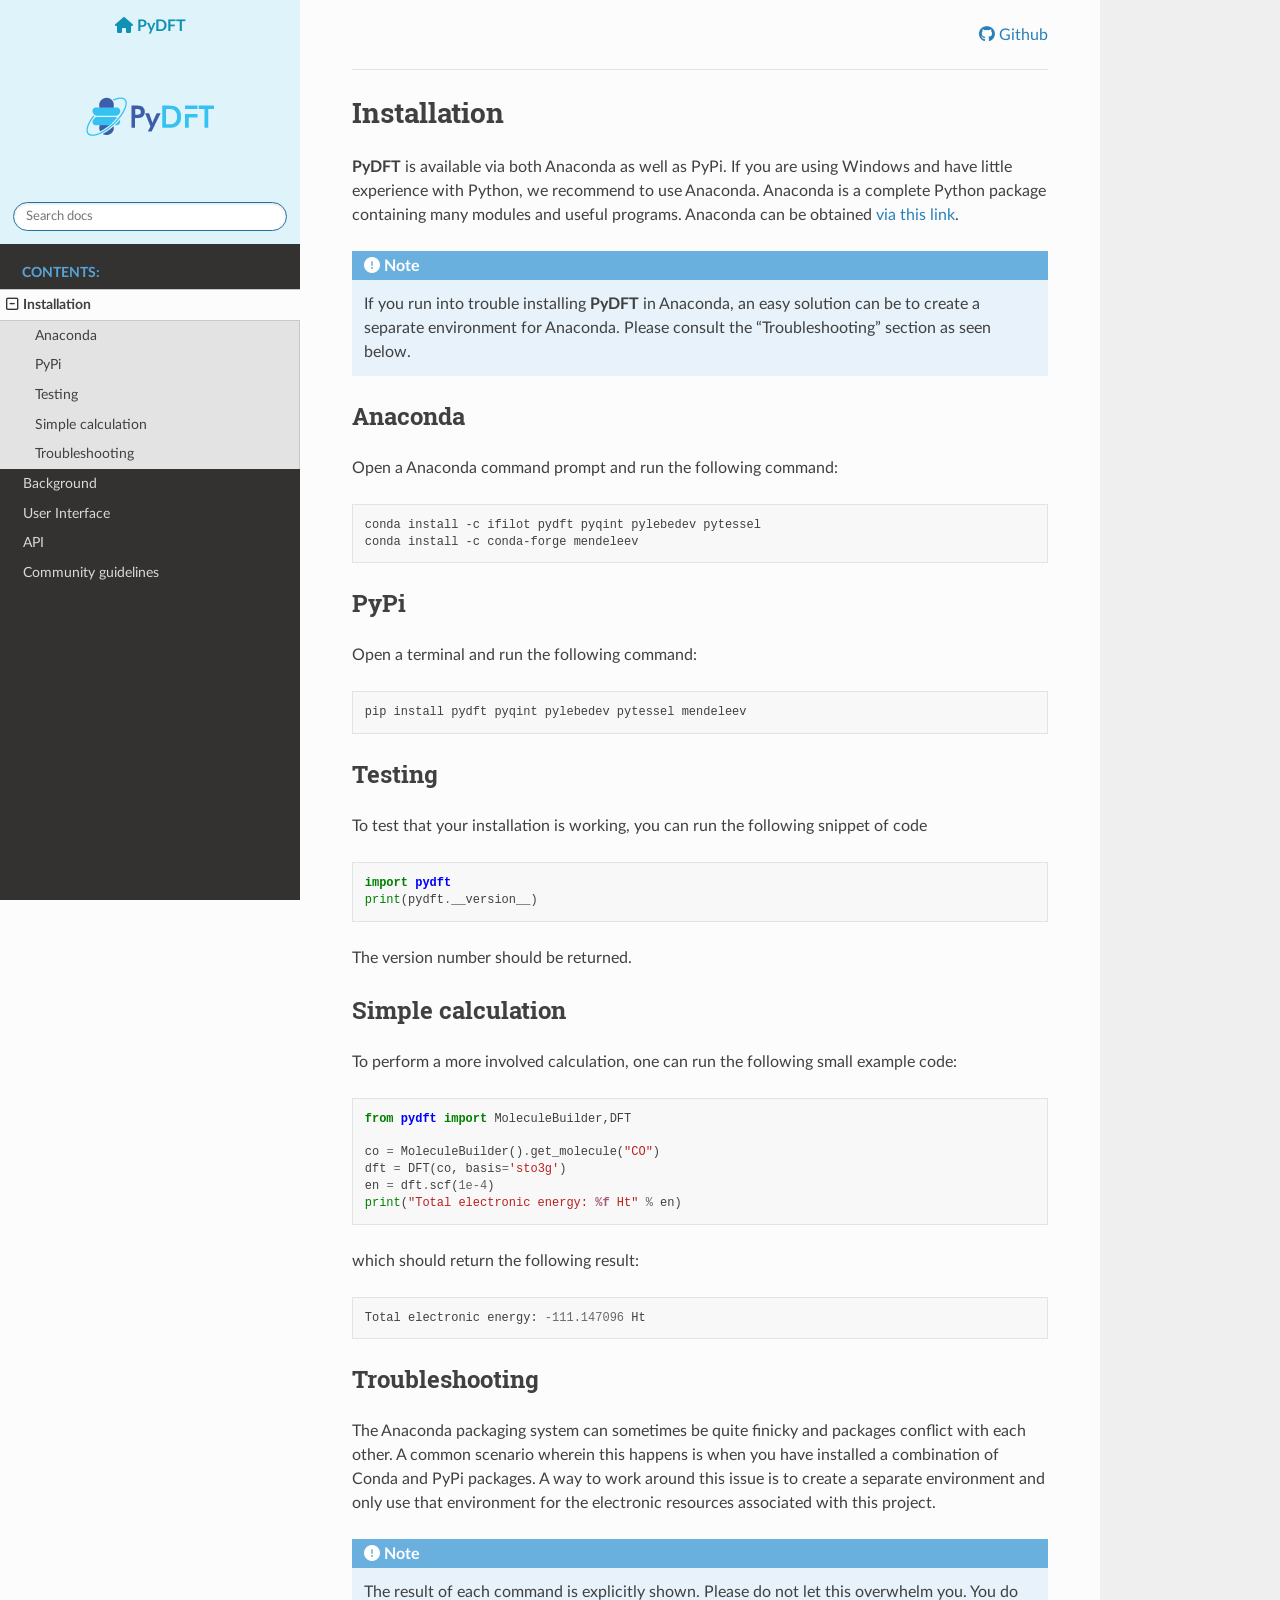
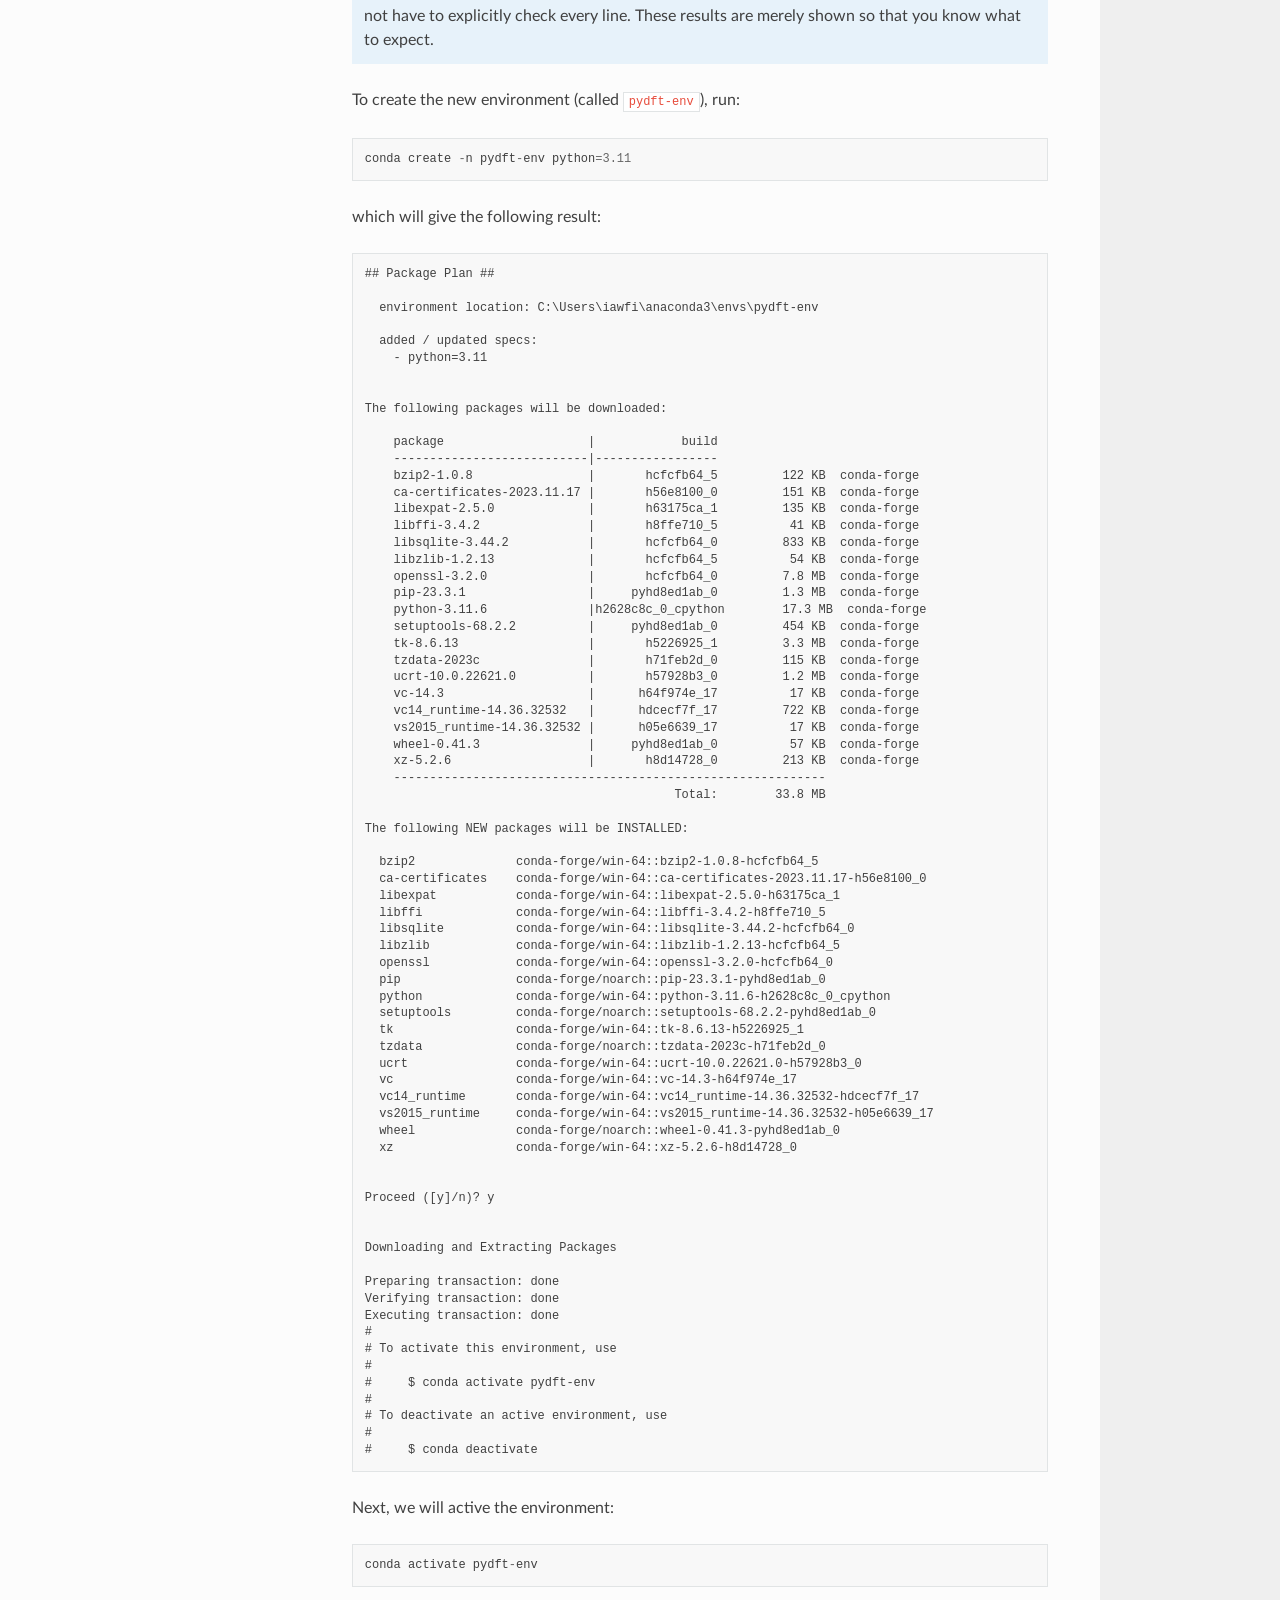
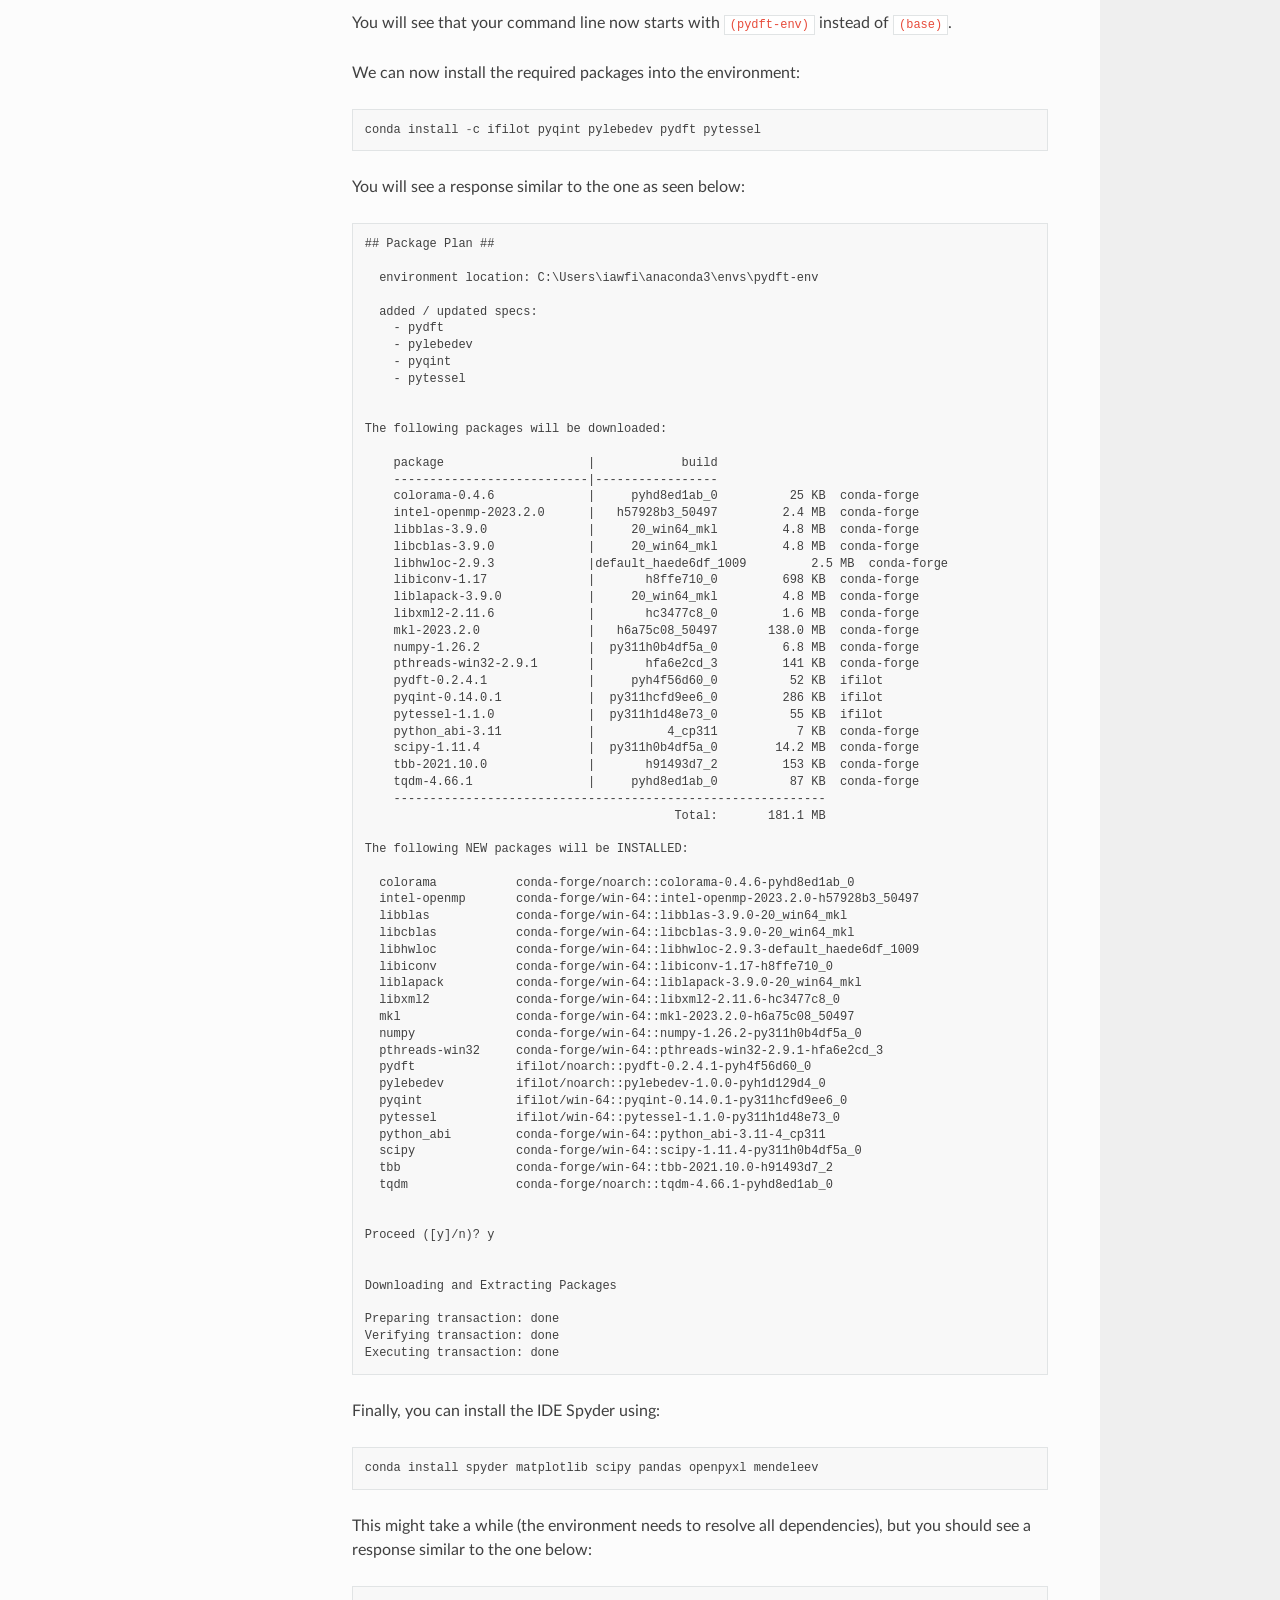
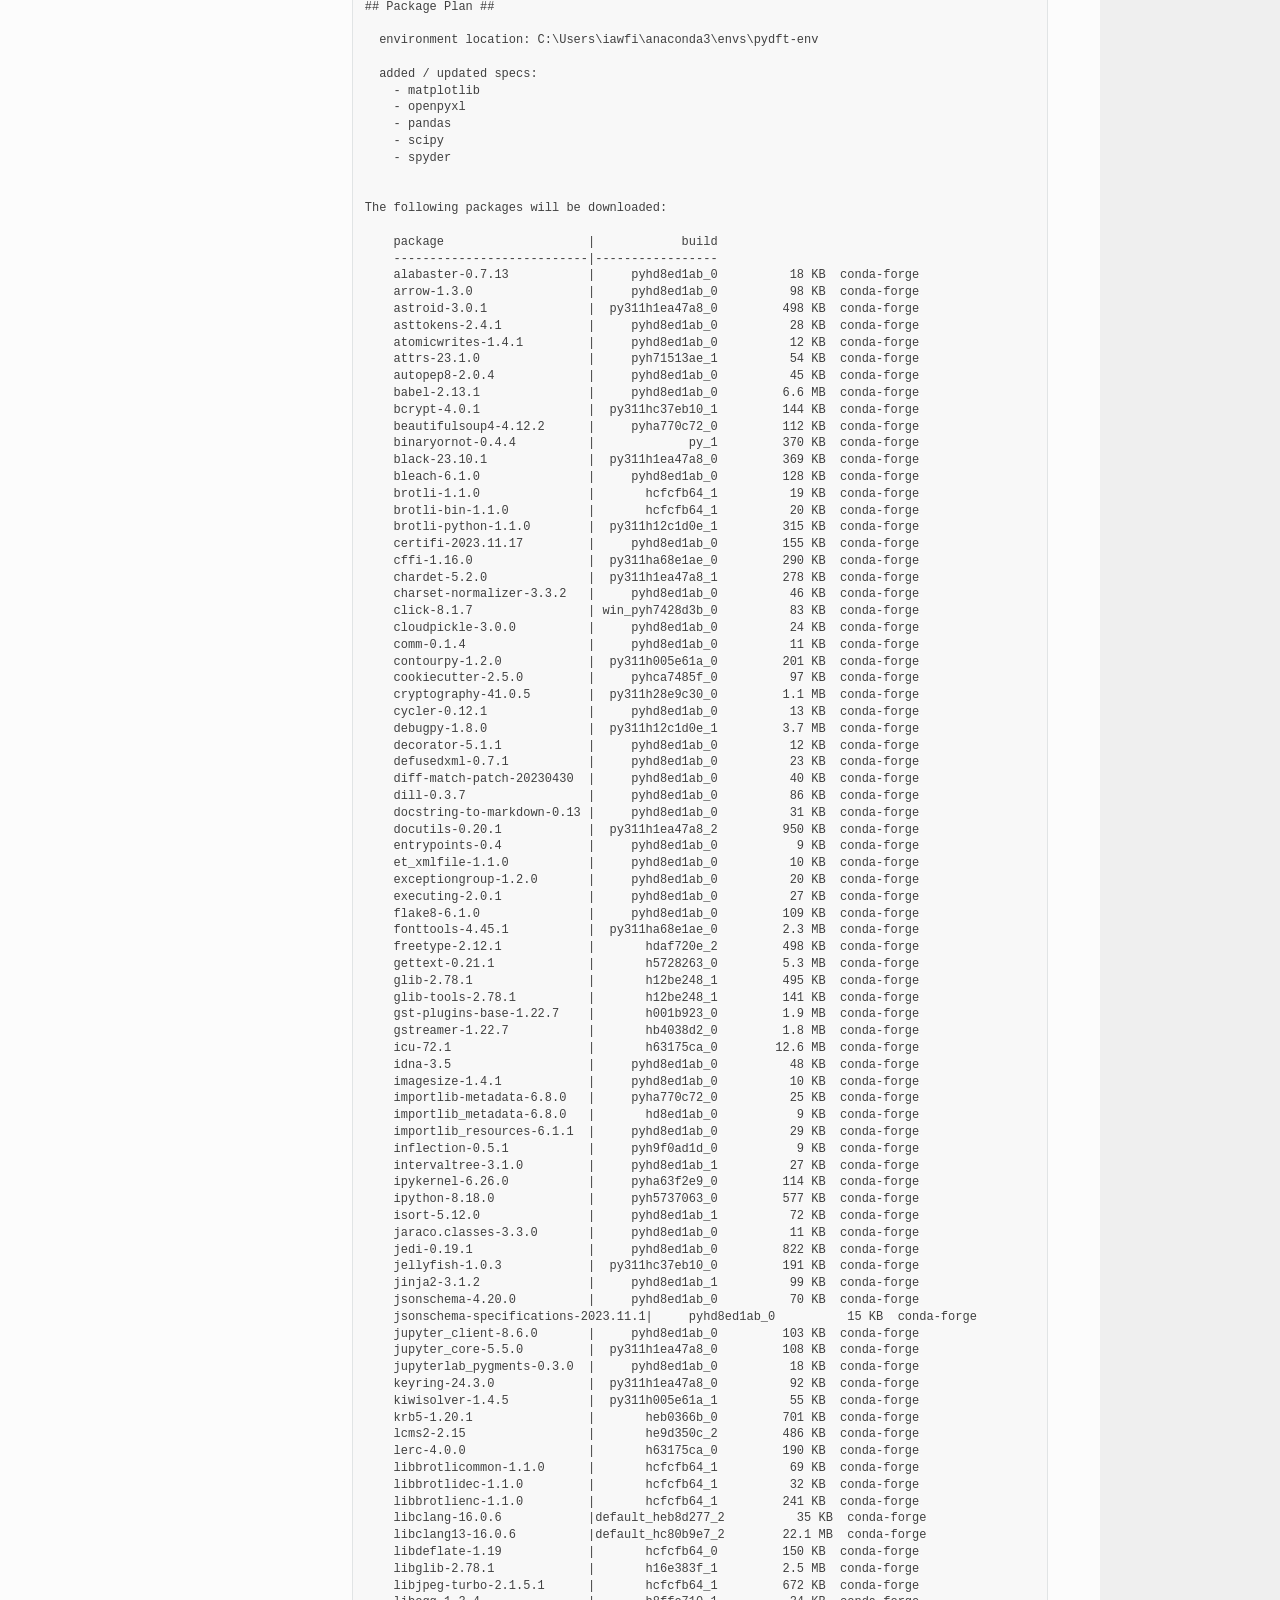
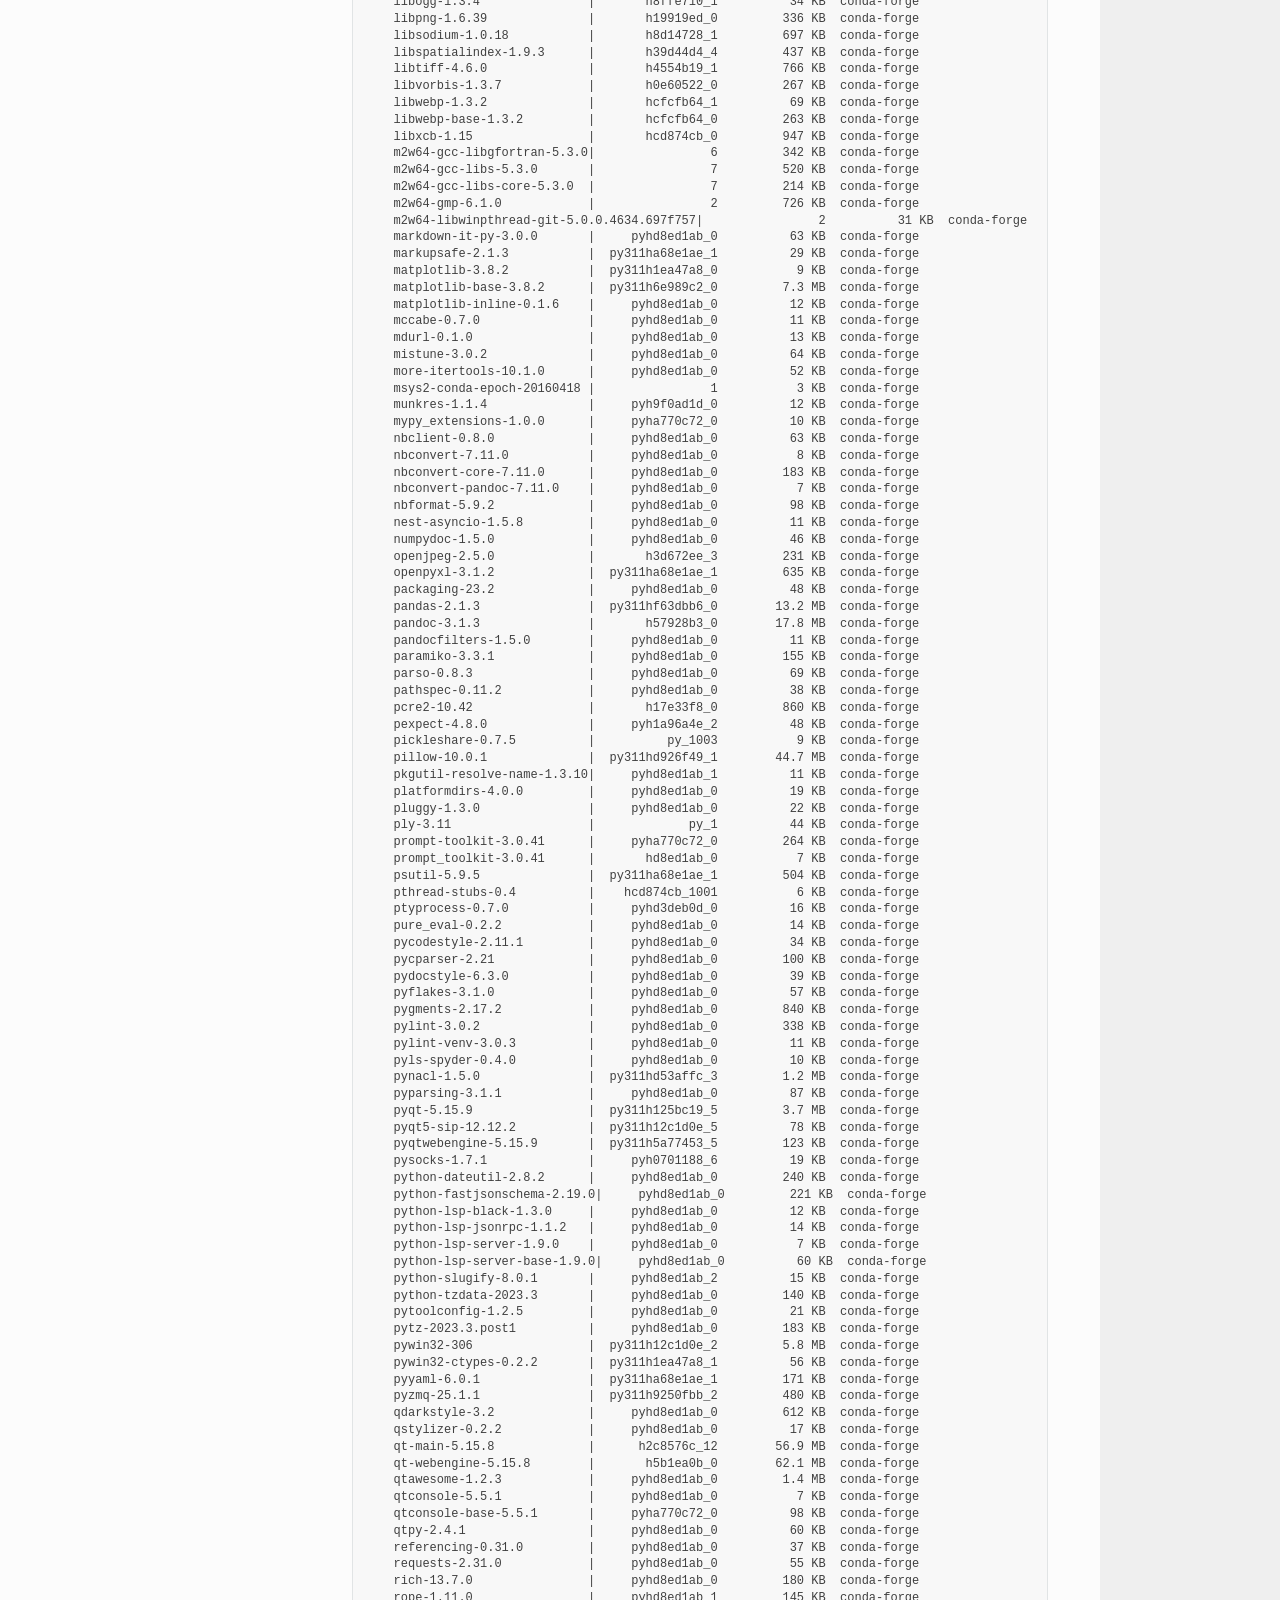
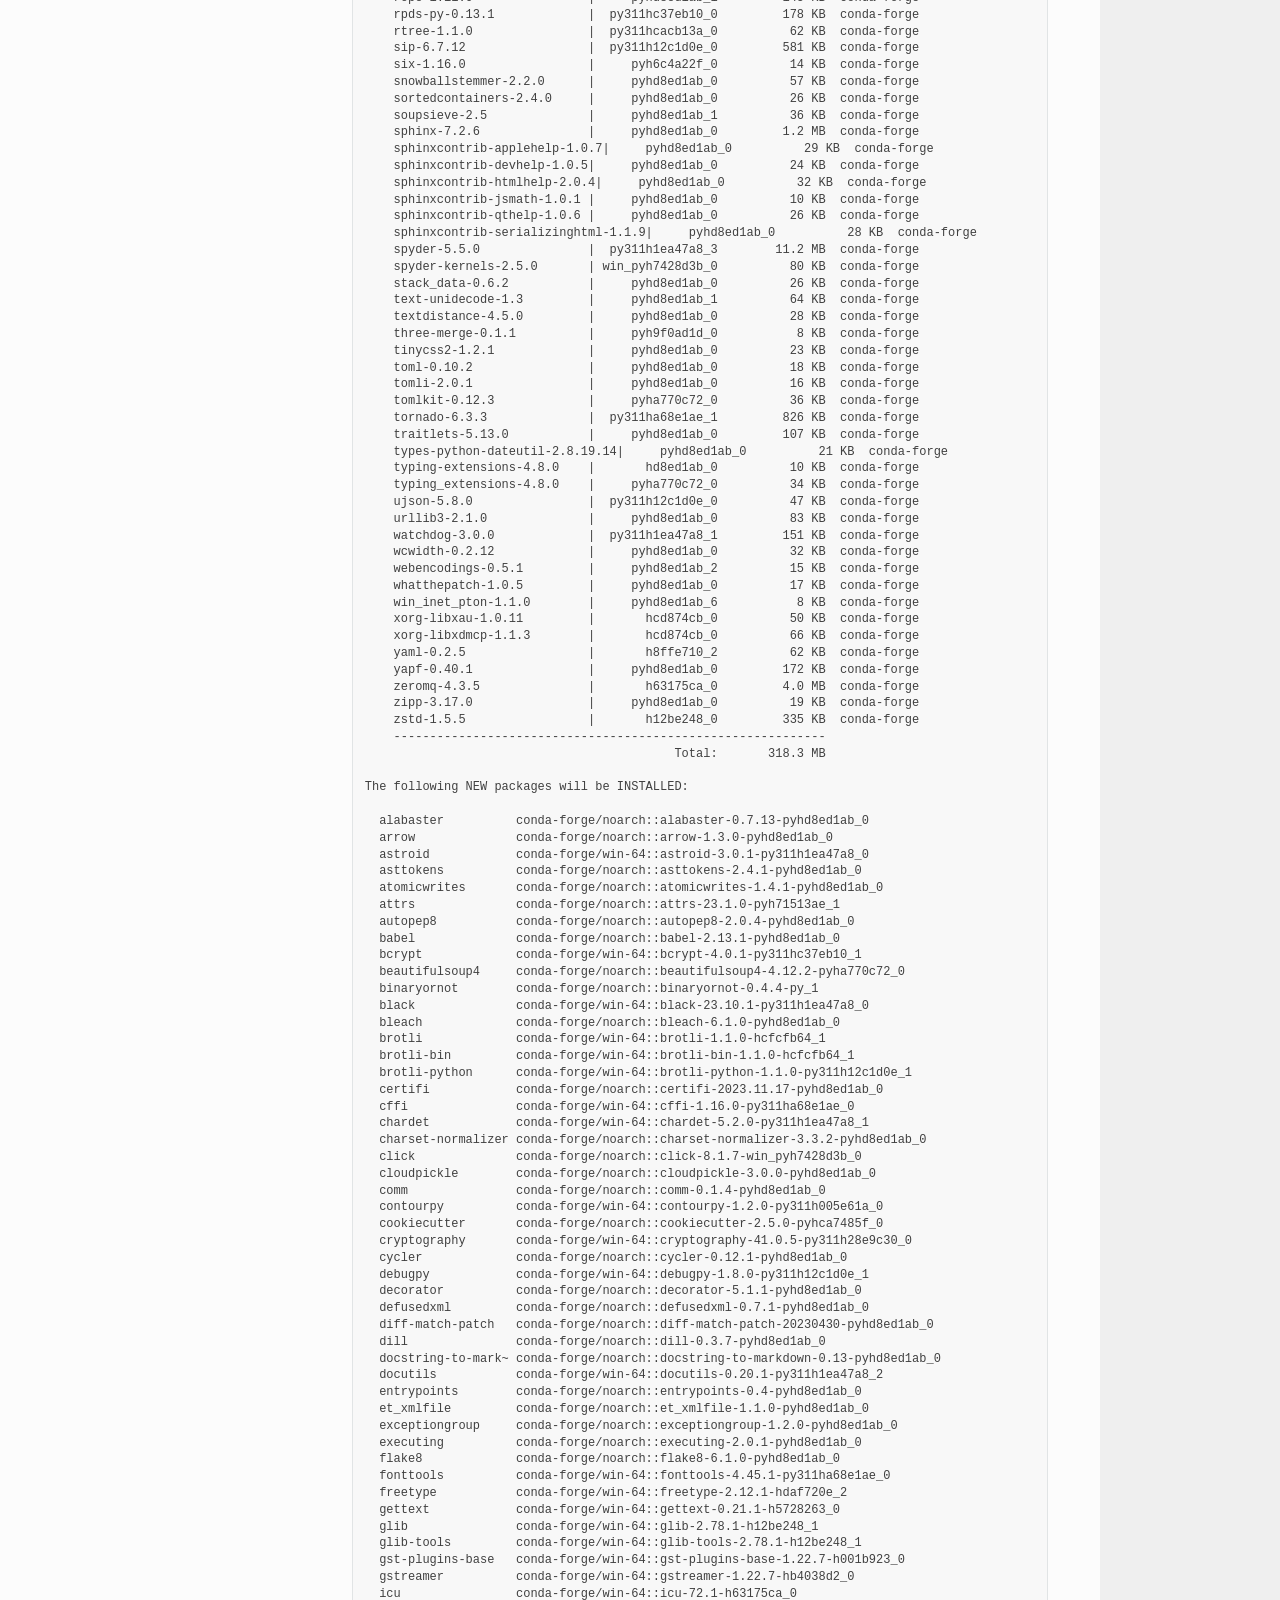
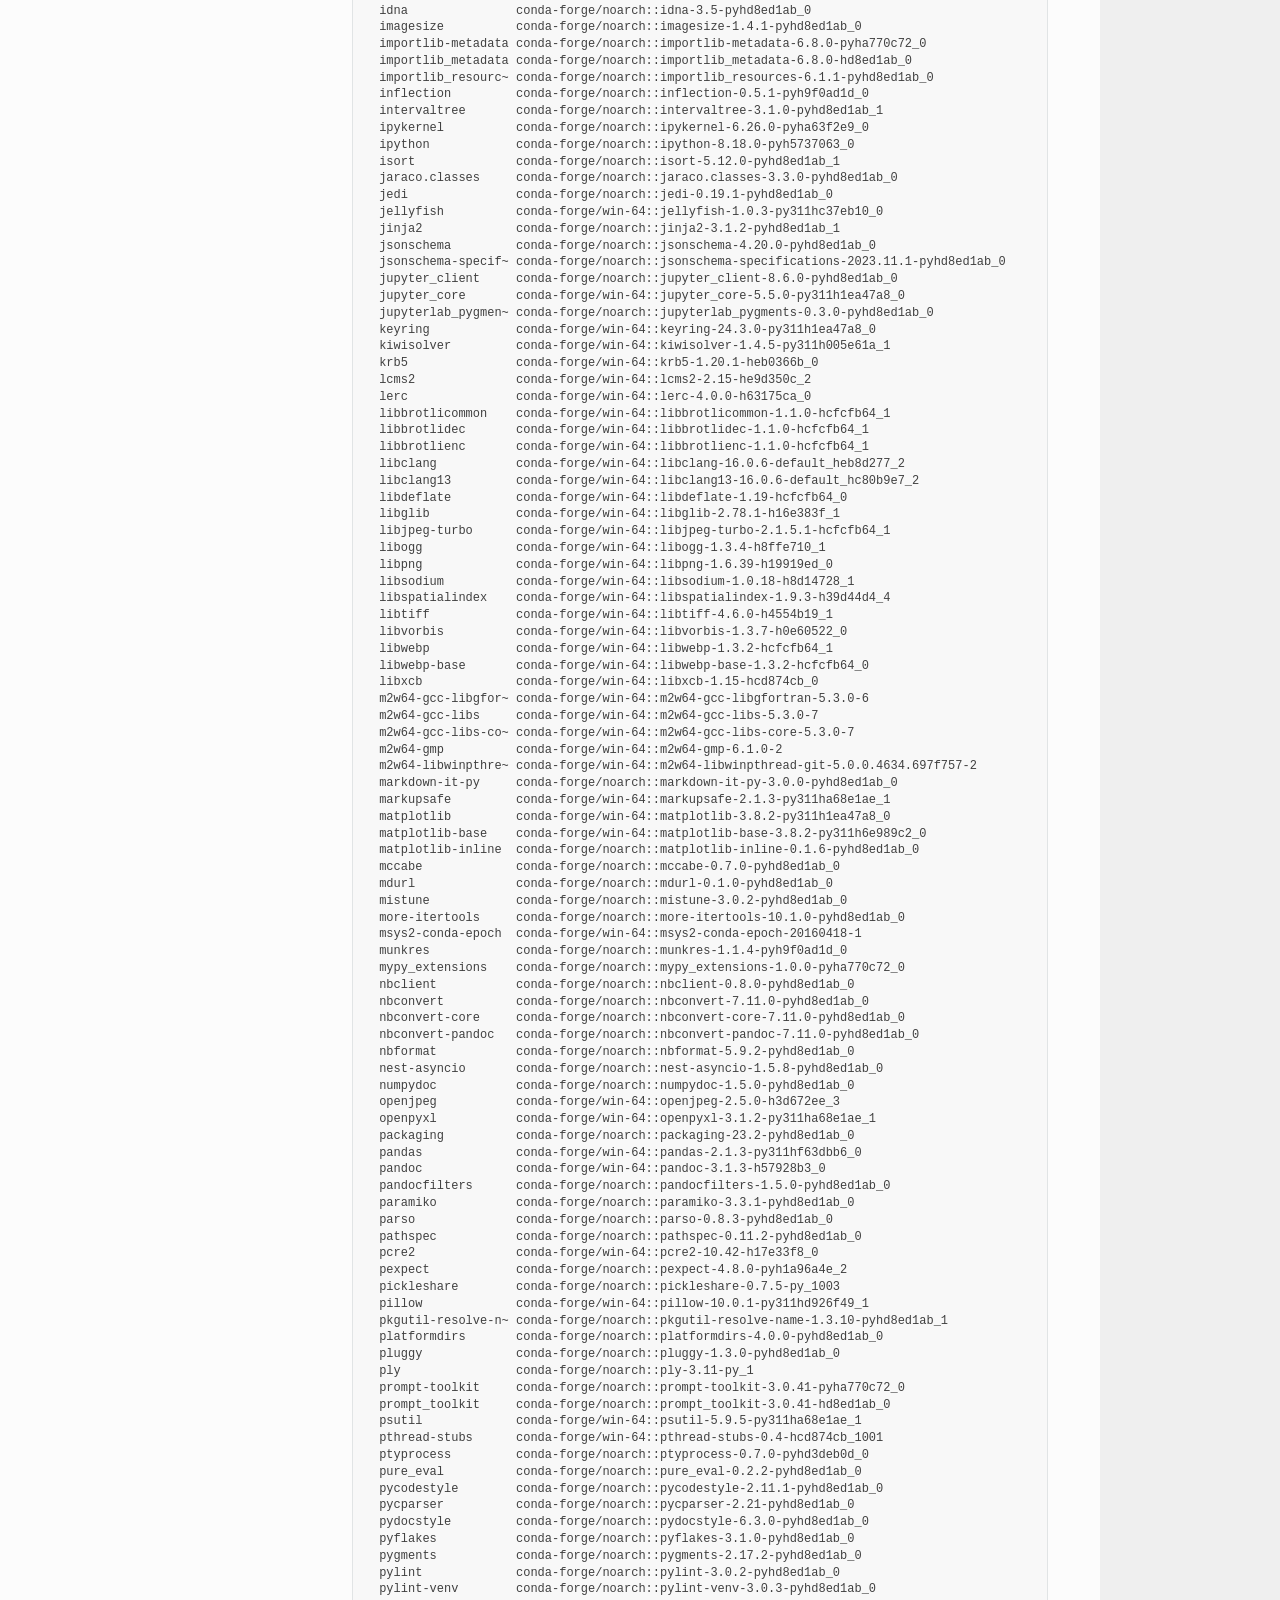
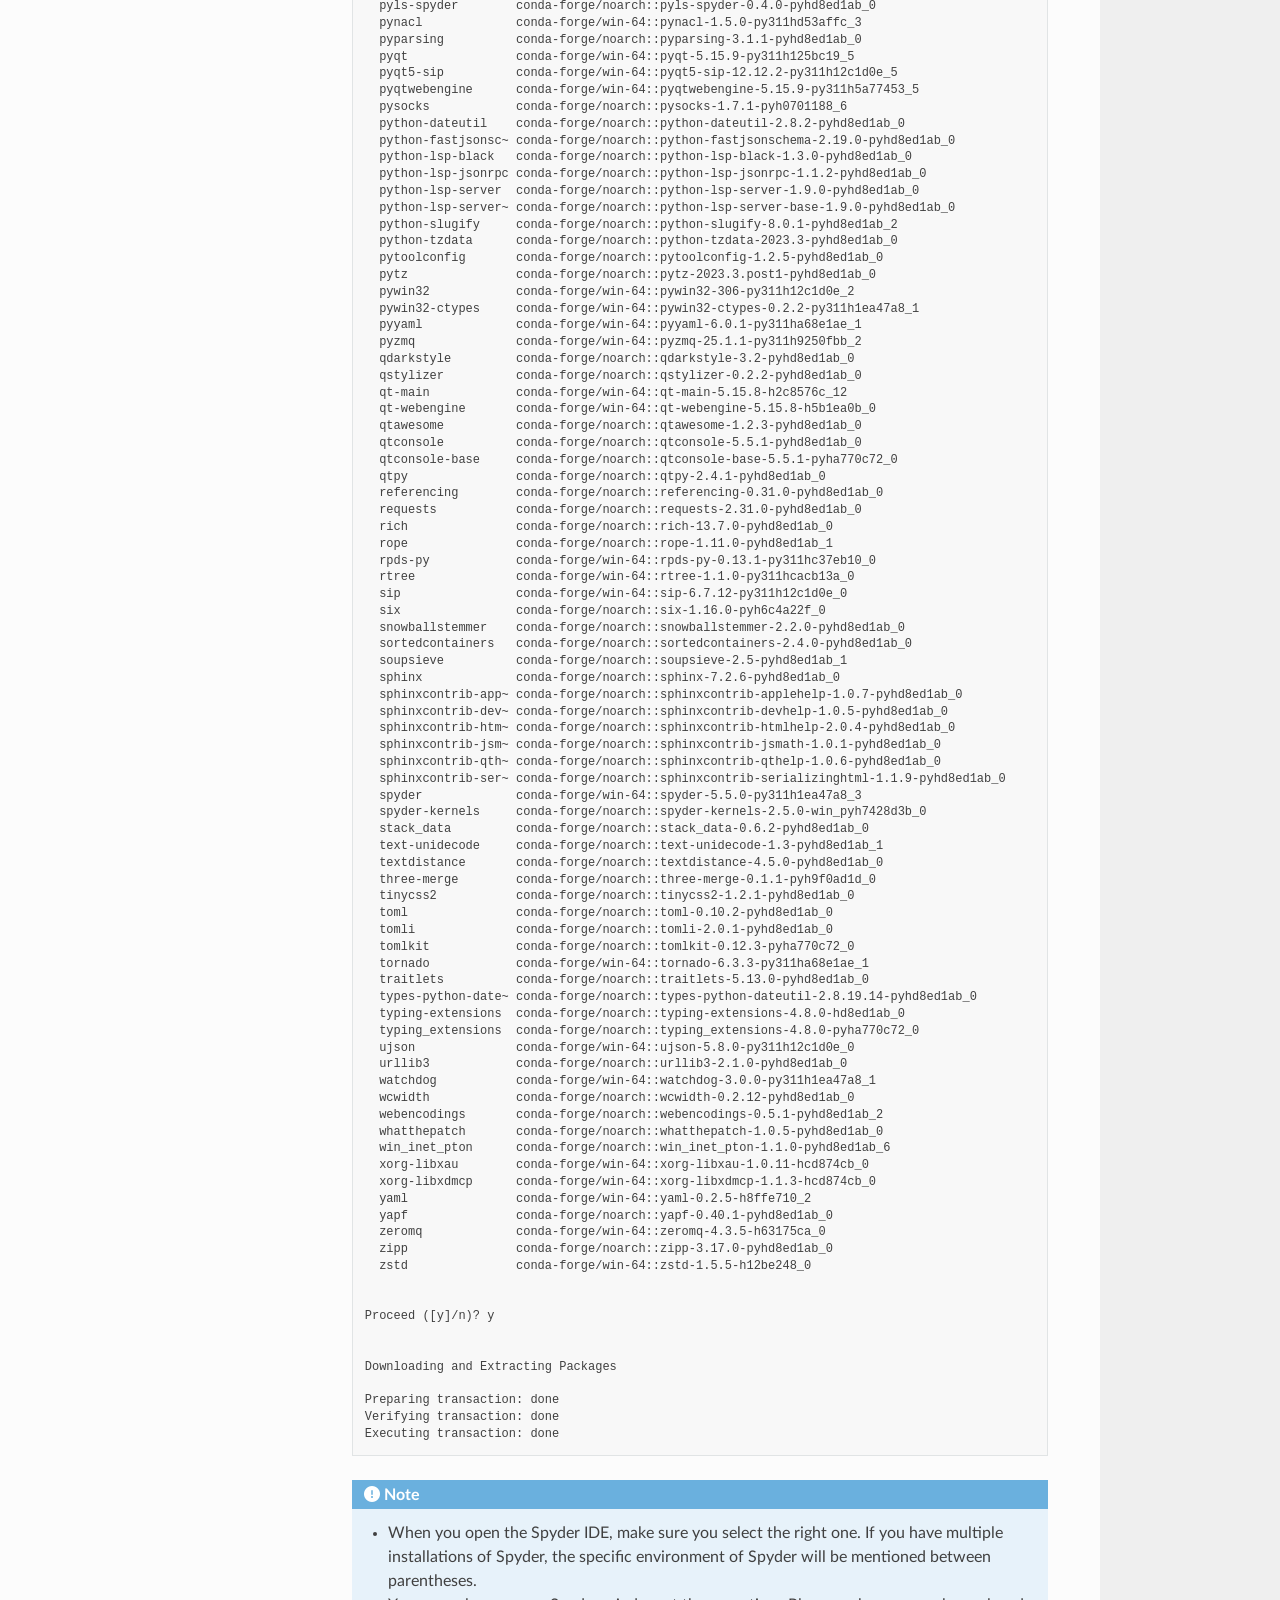
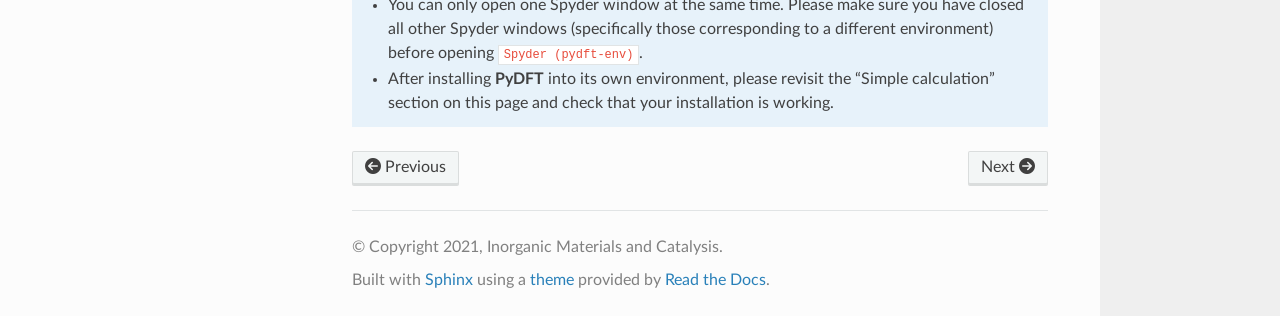
==== installation.html @ b6f17210 "deploy: 6e8ed89baf4a65e8dcfa7c6324dd33c2193cd234" ====
<!DOCTYPE html>
<html class="writer-html5" lang="en" data-content_root="./">
<head>
  <meta charset="utf-8" /><meta name="viewport" content="width=device-width, initial-scale=1" />

  <meta name="viewport" content="width=device-width, initial-scale=1.0" />
  <title>Installation &mdash; PyDFT  documentation</title>
      <link rel="stylesheet" type="text/css" href="_static/pygments.css?v=b86133f3" />
      <link rel="stylesheet" type="text/css" href="_static/css/theme.css?v=e59714d7" />
      <link rel="stylesheet" type="text/css" href="_static/css/custom.css?v=98152c0f" />
      <link rel="stylesheet" type="text/css" href="https://cdnjs.cloudflare.com/ajax/libs/font-awesome/6.1.1/css/all.min.css" />

  
    <link rel="shortcut icon" href="_static/favicon.ico"/>
      <script src="_static/jquery.js?v=5d32c60e"></script>
      <script src="_static/_sphinx_javascript_frameworks_compat.js?v=2cd50e6c"></script>
      <script src="_static/documentation_options.js?v=5929fcd5"></script>
      <script src="_static/doctools.js?v=9bcbadda"></script>
      <script src="_static/sphinx_highlight.js?v=dc90522c"></script>
    <script src="_static/js/theme.js"></script>
    <link rel="index" title="Index" href="genindex.html" />
    <link rel="search" title="Search" href="search.html" />
    <link rel="next" title="Background" href="background.html" />
    <link rel="prev" title="PyDFT: pure-python density functional theory" href="index.html" /> 
</head>

<body class="wy-body-for-nav"> 
  <div class="wy-grid-for-nav">
    <nav data-toggle="wy-nav-shift" class="wy-nav-side">
      <div class="wy-side-scroll">
        <div class="wy-side-nav-search" >

          
          
          <a href="index.html" class="icon icon-home">
            PyDFT
              <img src="_static/pydft_128px.png" class="logo" alt="Logo"/>
          </a>
<div role="search">
  <form id="rtd-search-form" class="wy-form" action="search.html" method="get">
    <input type="text" name="q" placeholder="Search docs" aria-label="Search docs" />
    <input type="hidden" name="check_keywords" value="yes" />
    <input type="hidden" name="area" value="default" />
  </form>
</div>
        </div><div class="wy-menu wy-menu-vertical" data-spy="affix" role="navigation" aria-label="Navigation menu">
              <p class="caption" role="heading"><span class="caption-text">Contents:</span></p>
<ul class="current">
<li class="toctree-l1 current"><a class="current reference internal" href="#">Installation</a><ul>
<li class="toctree-l2"><a class="reference internal" href="#anaconda">Anaconda</a></li>
<li class="toctree-l2"><a class="reference internal" href="#pypi">PyPi</a></li>
<li class="toctree-l2"><a class="reference internal" href="#testing">Testing</a></li>
<li class="toctree-l2"><a class="reference internal" href="#simple-calculation">Simple calculation</a></li>
<li class="toctree-l2"><a class="reference internal" href="#troubleshooting">Troubleshooting</a></li>
</ul>
</li>
<li class="toctree-l1"><a class="reference internal" href="background.html">Background</a></li>
<li class="toctree-l1"><a class="reference internal" href="user_interface.html">User Interface</a></li>
<li class="toctree-l1"><a class="reference internal" href="api.html">API</a></li>
<li class="toctree-l1"><a class="reference internal" href="community_guidelines.html">Community guidelines</a></li>
</ul>

        </div>
      </div>
    </nav>

    <section data-toggle="wy-nav-shift" class="wy-nav-content-wrap"><nav class="wy-nav-top" aria-label="Mobile navigation menu" >
          <i data-toggle="wy-nav-top" class="fa fa-bars"></i>
          <a href="index.html">PyDFT</a>
      </nav>

      <div class="wy-nav-content">
        <div class="rst-content">
          <div style="text-align: right;">
<a href="https://github.com/ifilot/pydft" target="_blank"><i class="fa-brands fa-github"></i> Github</a>
</div>
<hr>
          <div role="main" class="document" itemscope="itemscope" itemtype="http://schema.org/Article">
           <div itemprop="articleBody">
             
  <section id="index-0">
<span id="installation"></span><span id="id1"></span><h1>Installation<a class="headerlink" href="#index-0" title="Link to this heading"></a></h1>
<p><strong class="program">PyDFT</strong> is available via both Anaconda as well as PyPi. If you are using
Windows and have little experience with Python, we recommend to use Anaconda.
Anaconda is a complete Python package containing many modules and useful programs.
Anaconda can be obtained <a class="reference external" href="https://www.anaconda.com/download">via this link</a>.</p>
<div class="admonition note">
<p class="admonition-title">Note</p>
<p>If you run into trouble installing <strong class="program">PyDFT</strong> in Anaconda, an easy
solution can be to create a separate environment for Anaconda. Please consult
the “Troubleshooting” section as seen below.</p>
</div>
<section id="anaconda">
<h2>Anaconda<a class="headerlink" href="#anaconda" title="Link to this heading"></a></h2>
<p>Open a Anaconda command prompt and run the following command:</p>
<div class="highlight-bash notranslate"><div class="highlight"><pre><span></span>conda<span class="w"> </span>install<span class="w"> </span>-c<span class="w"> </span>ifilot<span class="w"> </span>pydft<span class="w"> </span>pyqint<span class="w"> </span>pylebedev<span class="w"> </span>pytessel
conda<span class="w"> </span>install<span class="w"> </span>-c<span class="w"> </span>conda-forge<span class="w"> </span>mendeleev
</pre></div>
</div>
</section>
<section id="pypi">
<h2>PyPi<a class="headerlink" href="#pypi" title="Link to this heading"></a></h2>
<p>Open a terminal and run the following command:</p>
<div class="highlight-bash notranslate"><div class="highlight"><pre><span></span>pip<span class="w"> </span>install<span class="w"> </span>pydft<span class="w"> </span>pyqint<span class="w"> </span>pylebedev<span class="w"> </span>pytessel<span class="w"> </span>mendeleev
</pre></div>
</div>
</section>
<section id="testing">
<h2>Testing<a class="headerlink" href="#testing" title="Link to this heading"></a></h2>
<p>To test that your installation is working, you can run the following snippet
of code</p>
<div class="highlight-python notranslate"><div class="highlight"><pre><span></span><span class="kn">import</span><span class="w"> </span><span class="nn">pydft</span>
<span class="nb">print</span><span class="p">(</span><span class="n">pydft</span><span class="o">.</span><span class="n">__version__</span><span class="p">)</span>
</pre></div>
</div>
<p>The version number should be returned.</p>
</section>
<section id="simple-calculation">
<h2>Simple calculation<a class="headerlink" href="#simple-calculation" title="Link to this heading"></a></h2>
<p>To perform a more involved calculation, one can run the following small
example code:</p>
<div class="highlight-python notranslate"><div class="highlight"><pre><span></span><span class="kn">from</span><span class="w"> </span><span class="nn">pydft</span><span class="w"> </span><span class="kn">import</span> <span class="n">MoleculeBuilder</span><span class="p">,</span><span class="n">DFT</span>

<span class="n">co</span> <span class="o">=</span> <span class="n">MoleculeBuilder</span><span class="p">()</span><span class="o">.</span><span class="n">get_molecule</span><span class="p">(</span><span class="s2">&quot;CO&quot;</span><span class="p">)</span>
<span class="n">dft</span> <span class="o">=</span> <span class="n">DFT</span><span class="p">(</span><span class="n">co</span><span class="p">,</span> <span class="n">basis</span><span class="o">=</span><span class="s1">&#39;sto3g&#39;</span><span class="p">)</span>
<span class="n">en</span> <span class="o">=</span> <span class="n">dft</span><span class="o">.</span><span class="n">scf</span><span class="p">(</span><span class="mf">1e-4</span><span class="p">)</span>
<span class="nb">print</span><span class="p">(</span><span class="s2">&quot;Total electronic energy: </span><span class="si">%f</span><span class="s2"> Ht&quot;</span> <span class="o">%</span> <span class="n">en</span><span class="p">)</span>
</pre></div>
</div>
<p>which should return the following result:</p>
<div class="highlight-default notranslate"><div class="highlight"><pre><span></span><span class="n">Total</span> <span class="n">electronic</span> <span class="n">energy</span><span class="p">:</span> <span class="o">-</span><span class="mf">111.147096</span> <span class="n">Ht</span>
</pre></div>
</div>
</section>
<section id="troubleshooting">
<h2>Troubleshooting<a class="headerlink" href="#troubleshooting" title="Link to this heading"></a></h2>
<p>The Anaconda packaging system can sometimes be quite finicky and
packages conflict with each other. A common scenario wherein this happens is
when you have installed a combination of Conda and PyPi packages.
A way to work around this issue is to create a separate environment and only
use that environment for the electronic resources associated with this project.</p>
<div class="admonition note">
<p class="admonition-title">Note</p>
<p>The result of each command is explicitly shown. Please do not let this
overwhelm you. You do not have to explicitly check every line. These
results are merely shown so that you know what to expect.</p>
</div>
<p>To create the new environment (called <code class="code docutils literal notranslate"><span class="pre">pydft-env</span></code>), run:</p>
<div class="highlight-default notranslate"><div class="highlight"><pre><span></span><span class="n">conda</span> <span class="n">create</span> <span class="o">-</span><span class="n">n</span> <span class="n">pydft</span><span class="o">-</span><span class="n">env</span> <span class="n">python</span><span class="o">=</span><span class="mf">3.11</span>
</pre></div>
</div>
<p>which will give the following result:</p>
<div class="highlight-default notranslate"><div class="highlight"><pre><span></span>## Package Plan ##

  environment location: C:\Users\iawfi\anaconda3\envs\pydft-env

  added / updated specs:
    - python=3.11


The following packages will be downloaded:

    package                    |            build
    ---------------------------|-----------------
    bzip2-1.0.8                |       hcfcfb64_5         122 KB  conda-forge
    ca-certificates-2023.11.17 |       h56e8100_0         151 KB  conda-forge
    libexpat-2.5.0             |       h63175ca_1         135 KB  conda-forge
    libffi-3.4.2               |       h8ffe710_5          41 KB  conda-forge
    libsqlite-3.44.2           |       hcfcfb64_0         833 KB  conda-forge
    libzlib-1.2.13             |       hcfcfb64_5          54 KB  conda-forge
    openssl-3.2.0              |       hcfcfb64_0         7.8 MB  conda-forge
    pip-23.3.1                 |     pyhd8ed1ab_0         1.3 MB  conda-forge
    python-3.11.6              |h2628c8c_0_cpython        17.3 MB  conda-forge
    setuptools-68.2.2          |     pyhd8ed1ab_0         454 KB  conda-forge
    tk-8.6.13                  |       h5226925_1         3.3 MB  conda-forge
    tzdata-2023c               |       h71feb2d_0         115 KB  conda-forge
    ucrt-10.0.22621.0          |       h57928b3_0         1.2 MB  conda-forge
    vc-14.3                    |      h64f974e_17          17 KB  conda-forge
    vc14_runtime-14.36.32532   |      hdcecf7f_17         722 KB  conda-forge
    vs2015_runtime-14.36.32532 |      h05e6639_17          17 KB  conda-forge
    wheel-0.41.3               |     pyhd8ed1ab_0          57 KB  conda-forge
    xz-5.2.6                   |       h8d14728_0         213 KB  conda-forge
    ------------------------------------------------------------
                                           Total:        33.8 MB

The following NEW packages will be INSTALLED:

  bzip2              conda-forge/win-64::bzip2-1.0.8-hcfcfb64_5
  ca-certificates    conda-forge/win-64::ca-certificates-2023.11.17-h56e8100_0
  libexpat           conda-forge/win-64::libexpat-2.5.0-h63175ca_1
  libffi             conda-forge/win-64::libffi-3.4.2-h8ffe710_5
  libsqlite          conda-forge/win-64::libsqlite-3.44.2-hcfcfb64_0
  libzlib            conda-forge/win-64::libzlib-1.2.13-hcfcfb64_5
  openssl            conda-forge/win-64::openssl-3.2.0-hcfcfb64_0
  pip                conda-forge/noarch::pip-23.3.1-pyhd8ed1ab_0
  python             conda-forge/win-64::python-3.11.6-h2628c8c_0_cpython
  setuptools         conda-forge/noarch::setuptools-68.2.2-pyhd8ed1ab_0
  tk                 conda-forge/win-64::tk-8.6.13-h5226925_1
  tzdata             conda-forge/noarch::tzdata-2023c-h71feb2d_0
  ucrt               conda-forge/win-64::ucrt-10.0.22621.0-h57928b3_0
  vc                 conda-forge/win-64::vc-14.3-h64f974e_17
  vc14_runtime       conda-forge/win-64::vc14_runtime-14.36.32532-hdcecf7f_17
  vs2015_runtime     conda-forge/win-64::vs2015_runtime-14.36.32532-h05e6639_17
  wheel              conda-forge/noarch::wheel-0.41.3-pyhd8ed1ab_0
  xz                 conda-forge/win-64::xz-5.2.6-h8d14728_0


Proceed ([y]/n)? y


Downloading and Extracting Packages

Preparing transaction: done
Verifying transaction: done
Executing transaction: done
#
# To activate this environment, use
#
#     $ conda activate pydft-env
#
# To deactivate an active environment, use
#
#     $ conda deactivate
</pre></div>
</div>
<p>Next, we will active the environment:</p>
<div class="highlight-default notranslate"><div class="highlight"><pre><span></span><span class="n">conda</span> <span class="n">activate</span> <span class="n">pydft</span><span class="o">-</span><span class="n">env</span>
</pre></div>
</div>
<p>You will see that your command line now starts with <code class="code docutils literal notranslate"><span class="pre">(pydft-env)</span></code> instead
of <code class="code docutils literal notranslate"><span class="pre">(base)</span></code>.</p>
<p>We can now install the required packages into the environment:</p>
<div class="highlight-default notranslate"><div class="highlight"><pre><span></span><span class="n">conda</span> <span class="n">install</span> <span class="o">-</span><span class="n">c</span> <span class="n">ifilot</span> <span class="n">pyqint</span> <span class="n">pylebedev</span> <span class="n">pydft</span> <span class="n">pytessel</span>
</pre></div>
</div>
<p>You will see a response similar to the one as seen below:</p>
<div class="highlight-default notranslate"><div class="highlight"><pre><span></span>## Package Plan ##

  environment location: C:\Users\iawfi\anaconda3\envs\pydft-env

  added / updated specs:
    - pydft
    - pylebedev
    - pyqint
    - pytessel


The following packages will be downloaded:

    package                    |            build
    ---------------------------|-----------------
    colorama-0.4.6             |     pyhd8ed1ab_0          25 KB  conda-forge
    intel-openmp-2023.2.0      |   h57928b3_50497         2.4 MB  conda-forge
    libblas-3.9.0              |     20_win64_mkl         4.8 MB  conda-forge
    libcblas-3.9.0             |     20_win64_mkl         4.8 MB  conda-forge
    libhwloc-2.9.3             |default_haede6df_1009         2.5 MB  conda-forge
    libiconv-1.17              |       h8ffe710_0         698 KB  conda-forge
    liblapack-3.9.0            |     20_win64_mkl         4.8 MB  conda-forge
    libxml2-2.11.6             |       hc3477c8_0         1.6 MB  conda-forge
    mkl-2023.2.0               |   h6a75c08_50497       138.0 MB  conda-forge
    numpy-1.26.2               |  py311h0b4df5a_0         6.8 MB  conda-forge
    pthreads-win32-2.9.1       |       hfa6e2cd_3         141 KB  conda-forge
    pydft-0.2.4.1              |     pyh4f56d60_0          52 KB  ifilot
    pyqint-0.14.0.1            |  py311hcfd9ee6_0         286 KB  ifilot
    pytessel-1.1.0             |  py311h1d48e73_0          55 KB  ifilot
    python_abi-3.11            |          4_cp311           7 KB  conda-forge
    scipy-1.11.4               |  py311h0b4df5a_0        14.2 MB  conda-forge
    tbb-2021.10.0              |       h91493d7_2         153 KB  conda-forge
    tqdm-4.66.1                |     pyhd8ed1ab_0          87 KB  conda-forge
    ------------------------------------------------------------
                                           Total:       181.1 MB

The following NEW packages will be INSTALLED:

  colorama           conda-forge/noarch::colorama-0.4.6-pyhd8ed1ab_0
  intel-openmp       conda-forge/win-64::intel-openmp-2023.2.0-h57928b3_50497
  libblas            conda-forge/win-64::libblas-3.9.0-20_win64_mkl
  libcblas           conda-forge/win-64::libcblas-3.9.0-20_win64_mkl
  libhwloc           conda-forge/win-64::libhwloc-2.9.3-default_haede6df_1009
  libiconv           conda-forge/win-64::libiconv-1.17-h8ffe710_0
  liblapack          conda-forge/win-64::liblapack-3.9.0-20_win64_mkl
  libxml2            conda-forge/win-64::libxml2-2.11.6-hc3477c8_0
  mkl                conda-forge/win-64::mkl-2023.2.0-h6a75c08_50497
  numpy              conda-forge/win-64::numpy-1.26.2-py311h0b4df5a_0
  pthreads-win32     conda-forge/win-64::pthreads-win32-2.9.1-hfa6e2cd_3
  pydft              ifilot/noarch::pydft-0.2.4.1-pyh4f56d60_0
  pylebedev          ifilot/noarch::pylebedev-1.0.0-pyh1d129d4_0
  pyqint             ifilot/win-64::pyqint-0.14.0.1-py311hcfd9ee6_0
  pytessel           ifilot/win-64::pytessel-1.1.0-py311h1d48e73_0
  python_abi         conda-forge/win-64::python_abi-3.11-4_cp311
  scipy              conda-forge/win-64::scipy-1.11.4-py311h0b4df5a_0
  tbb                conda-forge/win-64::tbb-2021.10.0-h91493d7_2
  tqdm               conda-forge/noarch::tqdm-4.66.1-pyhd8ed1ab_0


Proceed ([y]/n)? y


Downloading and Extracting Packages

Preparing transaction: done
Verifying transaction: done
Executing transaction: done
</pre></div>
</div>
<p>Finally, you can install the IDE Spyder using:</p>
<div class="highlight-default notranslate"><div class="highlight"><pre><span></span><span class="n">conda</span> <span class="n">install</span> <span class="n">spyder</span> <span class="n">matplotlib</span> <span class="n">scipy</span> <span class="n">pandas</span> <span class="n">openpyxl</span> <span class="n">mendeleev</span>
</pre></div>
</div>
<p>This might take a while (the environment needs to resolve all dependencies),
but you should see a response similar to the one below:</p>
<div class="highlight-default notranslate"><div class="highlight"><pre><span></span>## Package Plan ##

  environment location: C:\Users\iawfi\anaconda3\envs\pydft-env

  added / updated specs:
    - matplotlib
    - openpyxl
    - pandas
    - scipy
    - spyder


The following packages will be downloaded:

    package                    |            build
    ---------------------------|-----------------
    alabaster-0.7.13           |     pyhd8ed1ab_0          18 KB  conda-forge
    arrow-1.3.0                |     pyhd8ed1ab_0          98 KB  conda-forge
    astroid-3.0.1              |  py311h1ea47a8_0         498 KB  conda-forge
    asttokens-2.4.1            |     pyhd8ed1ab_0          28 KB  conda-forge
    atomicwrites-1.4.1         |     pyhd8ed1ab_0          12 KB  conda-forge
    attrs-23.1.0               |     pyh71513ae_1          54 KB  conda-forge
    autopep8-2.0.4             |     pyhd8ed1ab_0          45 KB  conda-forge
    babel-2.13.1               |     pyhd8ed1ab_0         6.6 MB  conda-forge
    bcrypt-4.0.1               |  py311hc37eb10_1         144 KB  conda-forge
    beautifulsoup4-4.12.2      |     pyha770c72_0         112 KB  conda-forge
    binaryornot-0.4.4          |             py_1         370 KB  conda-forge
    black-23.10.1              |  py311h1ea47a8_0         369 KB  conda-forge
    bleach-6.1.0               |     pyhd8ed1ab_0         128 KB  conda-forge
    brotli-1.1.0               |       hcfcfb64_1          19 KB  conda-forge
    brotli-bin-1.1.0           |       hcfcfb64_1          20 KB  conda-forge
    brotli-python-1.1.0        |  py311h12c1d0e_1         315 KB  conda-forge
    certifi-2023.11.17         |     pyhd8ed1ab_0         155 KB  conda-forge
    cffi-1.16.0                |  py311ha68e1ae_0         290 KB  conda-forge
    chardet-5.2.0              |  py311h1ea47a8_1         278 KB  conda-forge
    charset-normalizer-3.3.2   |     pyhd8ed1ab_0          46 KB  conda-forge
    click-8.1.7                | win_pyh7428d3b_0          83 KB  conda-forge
    cloudpickle-3.0.0          |     pyhd8ed1ab_0          24 KB  conda-forge
    comm-0.1.4                 |     pyhd8ed1ab_0          11 KB  conda-forge
    contourpy-1.2.0            |  py311h005e61a_0         201 KB  conda-forge
    cookiecutter-2.5.0         |     pyhca7485f_0          97 KB  conda-forge
    cryptography-41.0.5        |  py311h28e9c30_0         1.1 MB  conda-forge
    cycler-0.12.1              |     pyhd8ed1ab_0          13 KB  conda-forge
    debugpy-1.8.0              |  py311h12c1d0e_1         3.7 MB  conda-forge
    decorator-5.1.1            |     pyhd8ed1ab_0          12 KB  conda-forge
    defusedxml-0.7.1           |     pyhd8ed1ab_0          23 KB  conda-forge
    diff-match-patch-20230430  |     pyhd8ed1ab_0          40 KB  conda-forge
    dill-0.3.7                 |     pyhd8ed1ab_0          86 KB  conda-forge
    docstring-to-markdown-0.13 |     pyhd8ed1ab_0          31 KB  conda-forge
    docutils-0.20.1            |  py311h1ea47a8_2         950 KB  conda-forge
    entrypoints-0.4            |     pyhd8ed1ab_0           9 KB  conda-forge
    et_xmlfile-1.1.0           |     pyhd8ed1ab_0          10 KB  conda-forge
    exceptiongroup-1.2.0       |     pyhd8ed1ab_0          20 KB  conda-forge
    executing-2.0.1            |     pyhd8ed1ab_0          27 KB  conda-forge
    flake8-6.1.0               |     pyhd8ed1ab_0         109 KB  conda-forge
    fonttools-4.45.1           |  py311ha68e1ae_0         2.3 MB  conda-forge
    freetype-2.12.1            |       hdaf720e_2         498 KB  conda-forge
    gettext-0.21.1             |       h5728263_0         5.3 MB  conda-forge
    glib-2.78.1                |       h12be248_1         495 KB  conda-forge
    glib-tools-2.78.1          |       h12be248_1         141 KB  conda-forge
    gst-plugins-base-1.22.7    |       h001b923_0         1.9 MB  conda-forge
    gstreamer-1.22.7           |       hb4038d2_0         1.8 MB  conda-forge
    icu-72.1                   |       h63175ca_0        12.6 MB  conda-forge
    idna-3.5                   |     pyhd8ed1ab_0          48 KB  conda-forge
    imagesize-1.4.1            |     pyhd8ed1ab_0          10 KB  conda-forge
    importlib-metadata-6.8.0   |     pyha770c72_0          25 KB  conda-forge
    importlib_metadata-6.8.0   |       hd8ed1ab_0           9 KB  conda-forge
    importlib_resources-6.1.1  |     pyhd8ed1ab_0          29 KB  conda-forge
    inflection-0.5.1           |     pyh9f0ad1d_0           9 KB  conda-forge
    intervaltree-3.1.0         |     pyhd8ed1ab_1          27 KB  conda-forge
    ipykernel-6.26.0           |     pyha63f2e9_0         114 KB  conda-forge
    ipython-8.18.0             |     pyh5737063_0         577 KB  conda-forge
    isort-5.12.0               |     pyhd8ed1ab_1          72 KB  conda-forge
    jaraco.classes-3.3.0       |     pyhd8ed1ab_0          11 KB  conda-forge
    jedi-0.19.1                |     pyhd8ed1ab_0         822 KB  conda-forge
    jellyfish-1.0.3            |  py311hc37eb10_0         191 KB  conda-forge
    jinja2-3.1.2               |     pyhd8ed1ab_1          99 KB  conda-forge
    jsonschema-4.20.0          |     pyhd8ed1ab_0          70 KB  conda-forge
    jsonschema-specifications-2023.11.1|     pyhd8ed1ab_0          15 KB  conda-forge
    jupyter_client-8.6.0       |     pyhd8ed1ab_0         103 KB  conda-forge
    jupyter_core-5.5.0         |  py311h1ea47a8_0         108 KB  conda-forge
    jupyterlab_pygments-0.3.0  |     pyhd8ed1ab_0          18 KB  conda-forge
    keyring-24.3.0             |  py311h1ea47a8_0          92 KB  conda-forge
    kiwisolver-1.4.5           |  py311h005e61a_1          55 KB  conda-forge
    krb5-1.20.1                |       heb0366b_0         701 KB  conda-forge
    lcms2-2.15                 |       he9d350c_2         486 KB  conda-forge
    lerc-4.0.0                 |       h63175ca_0         190 KB  conda-forge
    libbrotlicommon-1.1.0      |       hcfcfb64_1          69 KB  conda-forge
    libbrotlidec-1.1.0         |       hcfcfb64_1          32 KB  conda-forge
    libbrotlienc-1.1.0         |       hcfcfb64_1         241 KB  conda-forge
    libclang-16.0.6            |default_heb8d277_2          35 KB  conda-forge
    libclang13-16.0.6          |default_hc80b9e7_2        22.1 MB  conda-forge
    libdeflate-1.19            |       hcfcfb64_0         150 KB  conda-forge
    libglib-2.78.1             |       h16e383f_1         2.5 MB  conda-forge
    libjpeg-turbo-2.1.5.1      |       hcfcfb64_1         672 KB  conda-forge
    libogg-1.3.4               |       h8ffe710_1          34 KB  conda-forge
    libpng-1.6.39              |       h19919ed_0         336 KB  conda-forge
    libsodium-1.0.18           |       h8d14728_1         697 KB  conda-forge
    libspatialindex-1.9.3      |       h39d44d4_4         437 KB  conda-forge
    libtiff-4.6.0              |       h4554b19_1         766 KB  conda-forge
    libvorbis-1.3.7            |       h0e60522_0         267 KB  conda-forge
    libwebp-1.3.2              |       hcfcfb64_1          69 KB  conda-forge
    libwebp-base-1.3.2         |       hcfcfb64_0         263 KB  conda-forge
    libxcb-1.15                |       hcd874cb_0         947 KB  conda-forge
    m2w64-gcc-libgfortran-5.3.0|                6         342 KB  conda-forge
    m2w64-gcc-libs-5.3.0       |                7         520 KB  conda-forge
    m2w64-gcc-libs-core-5.3.0  |                7         214 KB  conda-forge
    m2w64-gmp-6.1.0            |                2         726 KB  conda-forge
    m2w64-libwinpthread-git-5.0.0.4634.697f757|                2          31 KB  conda-forge
    markdown-it-py-3.0.0       |     pyhd8ed1ab_0          63 KB  conda-forge
    markupsafe-2.1.3           |  py311ha68e1ae_1          29 KB  conda-forge
    matplotlib-3.8.2           |  py311h1ea47a8_0           9 KB  conda-forge
    matplotlib-base-3.8.2      |  py311h6e989c2_0         7.3 MB  conda-forge
    matplotlib-inline-0.1.6    |     pyhd8ed1ab_0          12 KB  conda-forge
    mccabe-0.7.0               |     pyhd8ed1ab_0          11 KB  conda-forge
    mdurl-0.1.0                |     pyhd8ed1ab_0          13 KB  conda-forge
    mistune-3.0.2              |     pyhd8ed1ab_0          64 KB  conda-forge
    more-itertools-10.1.0      |     pyhd8ed1ab_0          52 KB  conda-forge
    msys2-conda-epoch-20160418 |                1           3 KB  conda-forge
    munkres-1.1.4              |     pyh9f0ad1d_0          12 KB  conda-forge
    mypy_extensions-1.0.0      |     pyha770c72_0          10 KB  conda-forge
    nbclient-0.8.0             |     pyhd8ed1ab_0          63 KB  conda-forge
    nbconvert-7.11.0           |     pyhd8ed1ab_0           8 KB  conda-forge
    nbconvert-core-7.11.0      |     pyhd8ed1ab_0         183 KB  conda-forge
    nbconvert-pandoc-7.11.0    |     pyhd8ed1ab_0           7 KB  conda-forge
    nbformat-5.9.2             |     pyhd8ed1ab_0          98 KB  conda-forge
    nest-asyncio-1.5.8         |     pyhd8ed1ab_0          11 KB  conda-forge
    numpydoc-1.5.0             |     pyhd8ed1ab_0          46 KB  conda-forge
    openjpeg-2.5.0             |       h3d672ee_3         231 KB  conda-forge
    openpyxl-3.1.2             |  py311ha68e1ae_1         635 KB  conda-forge
    packaging-23.2             |     pyhd8ed1ab_0          48 KB  conda-forge
    pandas-2.1.3               |  py311hf63dbb6_0        13.2 MB  conda-forge
    pandoc-3.1.3               |       h57928b3_0        17.8 MB  conda-forge
    pandocfilters-1.5.0        |     pyhd8ed1ab_0          11 KB  conda-forge
    paramiko-3.3.1             |     pyhd8ed1ab_0         155 KB  conda-forge
    parso-0.8.3                |     pyhd8ed1ab_0          69 KB  conda-forge
    pathspec-0.11.2            |     pyhd8ed1ab_0          38 KB  conda-forge
    pcre2-10.42                |       h17e33f8_0         860 KB  conda-forge
    pexpect-4.8.0              |     pyh1a96a4e_2          48 KB  conda-forge
    pickleshare-0.7.5          |          py_1003           9 KB  conda-forge
    pillow-10.0.1              |  py311hd926f49_1        44.7 MB  conda-forge
    pkgutil-resolve-name-1.3.10|     pyhd8ed1ab_1          11 KB  conda-forge
    platformdirs-4.0.0         |     pyhd8ed1ab_0          19 KB  conda-forge
    pluggy-1.3.0               |     pyhd8ed1ab_0          22 KB  conda-forge
    ply-3.11                   |             py_1          44 KB  conda-forge
    prompt-toolkit-3.0.41      |     pyha770c72_0         264 KB  conda-forge
    prompt_toolkit-3.0.41      |       hd8ed1ab_0           7 KB  conda-forge
    psutil-5.9.5               |  py311ha68e1ae_1         504 KB  conda-forge
    pthread-stubs-0.4          |    hcd874cb_1001           6 KB  conda-forge
    ptyprocess-0.7.0           |     pyhd3deb0d_0          16 KB  conda-forge
    pure_eval-0.2.2            |     pyhd8ed1ab_0          14 KB  conda-forge
    pycodestyle-2.11.1         |     pyhd8ed1ab_0          34 KB  conda-forge
    pycparser-2.21             |     pyhd8ed1ab_0         100 KB  conda-forge
    pydocstyle-6.3.0           |     pyhd8ed1ab_0          39 KB  conda-forge
    pyflakes-3.1.0             |     pyhd8ed1ab_0          57 KB  conda-forge
    pygments-2.17.2            |     pyhd8ed1ab_0         840 KB  conda-forge
    pylint-3.0.2               |     pyhd8ed1ab_0         338 KB  conda-forge
    pylint-venv-3.0.3          |     pyhd8ed1ab_0          11 KB  conda-forge
    pyls-spyder-0.4.0          |     pyhd8ed1ab_0          10 KB  conda-forge
    pynacl-1.5.0               |  py311hd53affc_3         1.2 MB  conda-forge
    pyparsing-3.1.1            |     pyhd8ed1ab_0          87 KB  conda-forge
    pyqt-5.15.9                |  py311h125bc19_5         3.7 MB  conda-forge
    pyqt5-sip-12.12.2          |  py311h12c1d0e_5          78 KB  conda-forge
    pyqtwebengine-5.15.9       |  py311h5a77453_5         123 KB  conda-forge
    pysocks-1.7.1              |     pyh0701188_6          19 KB  conda-forge
    python-dateutil-2.8.2      |     pyhd8ed1ab_0         240 KB  conda-forge
    python-fastjsonschema-2.19.0|     pyhd8ed1ab_0         221 KB  conda-forge
    python-lsp-black-1.3.0     |     pyhd8ed1ab_0          12 KB  conda-forge
    python-lsp-jsonrpc-1.1.2   |     pyhd8ed1ab_0          14 KB  conda-forge
    python-lsp-server-1.9.0    |     pyhd8ed1ab_0           7 KB  conda-forge
    python-lsp-server-base-1.9.0|     pyhd8ed1ab_0          60 KB  conda-forge
    python-slugify-8.0.1       |     pyhd8ed1ab_2          15 KB  conda-forge
    python-tzdata-2023.3       |     pyhd8ed1ab_0         140 KB  conda-forge
    pytoolconfig-1.2.5         |     pyhd8ed1ab_0          21 KB  conda-forge
    pytz-2023.3.post1          |     pyhd8ed1ab_0         183 KB  conda-forge
    pywin32-306                |  py311h12c1d0e_2         5.8 MB  conda-forge
    pywin32-ctypes-0.2.2       |  py311h1ea47a8_1          56 KB  conda-forge
    pyyaml-6.0.1               |  py311ha68e1ae_1         171 KB  conda-forge
    pyzmq-25.1.1               |  py311h9250fbb_2         480 KB  conda-forge
    qdarkstyle-3.2             |     pyhd8ed1ab_0         612 KB  conda-forge
    qstylizer-0.2.2            |     pyhd8ed1ab_0          17 KB  conda-forge
    qt-main-5.15.8             |      h2c8576c_12        56.9 MB  conda-forge
    qt-webengine-5.15.8        |       h5b1ea0b_0        62.1 MB  conda-forge
    qtawesome-1.2.3            |     pyhd8ed1ab_0         1.4 MB  conda-forge
    qtconsole-5.5.1            |     pyhd8ed1ab_0           7 KB  conda-forge
    qtconsole-base-5.5.1       |     pyha770c72_0          98 KB  conda-forge
    qtpy-2.4.1                 |     pyhd8ed1ab_0          60 KB  conda-forge
    referencing-0.31.0         |     pyhd8ed1ab_0          37 KB  conda-forge
    requests-2.31.0            |     pyhd8ed1ab_0          55 KB  conda-forge
    rich-13.7.0                |     pyhd8ed1ab_0         180 KB  conda-forge
    rope-1.11.0                |     pyhd8ed1ab_1         145 KB  conda-forge
    rpds-py-0.13.1             |  py311hc37eb10_0         178 KB  conda-forge
    rtree-1.1.0                |  py311hcacb13a_0          62 KB  conda-forge
    sip-6.7.12                 |  py311h12c1d0e_0         581 KB  conda-forge
    six-1.16.0                 |     pyh6c4a22f_0          14 KB  conda-forge
    snowballstemmer-2.2.0      |     pyhd8ed1ab_0          57 KB  conda-forge
    sortedcontainers-2.4.0     |     pyhd8ed1ab_0          26 KB  conda-forge
    soupsieve-2.5              |     pyhd8ed1ab_1          36 KB  conda-forge
    sphinx-7.2.6               |     pyhd8ed1ab_0         1.2 MB  conda-forge
    sphinxcontrib-applehelp-1.0.7|     pyhd8ed1ab_0          29 KB  conda-forge
    sphinxcontrib-devhelp-1.0.5|     pyhd8ed1ab_0          24 KB  conda-forge
    sphinxcontrib-htmlhelp-2.0.4|     pyhd8ed1ab_0          32 KB  conda-forge
    sphinxcontrib-jsmath-1.0.1 |     pyhd8ed1ab_0          10 KB  conda-forge
    sphinxcontrib-qthelp-1.0.6 |     pyhd8ed1ab_0          26 KB  conda-forge
    sphinxcontrib-serializinghtml-1.1.9|     pyhd8ed1ab_0          28 KB  conda-forge
    spyder-5.5.0               |  py311h1ea47a8_3        11.2 MB  conda-forge
    spyder-kernels-2.5.0       | win_pyh7428d3b_0          80 KB  conda-forge
    stack_data-0.6.2           |     pyhd8ed1ab_0          26 KB  conda-forge
    text-unidecode-1.3         |     pyhd8ed1ab_1          64 KB  conda-forge
    textdistance-4.5.0         |     pyhd8ed1ab_0          28 KB  conda-forge
    three-merge-0.1.1          |     pyh9f0ad1d_0           8 KB  conda-forge
    tinycss2-1.2.1             |     pyhd8ed1ab_0          23 KB  conda-forge
    toml-0.10.2                |     pyhd8ed1ab_0          18 KB  conda-forge
    tomli-2.0.1                |     pyhd8ed1ab_0          16 KB  conda-forge
    tomlkit-0.12.3             |     pyha770c72_0          36 KB  conda-forge
    tornado-6.3.3              |  py311ha68e1ae_1         826 KB  conda-forge
    traitlets-5.13.0           |     pyhd8ed1ab_0         107 KB  conda-forge
    types-python-dateutil-2.8.19.14|     pyhd8ed1ab_0          21 KB  conda-forge
    typing-extensions-4.8.0    |       hd8ed1ab_0          10 KB  conda-forge
    typing_extensions-4.8.0    |     pyha770c72_0          34 KB  conda-forge
    ujson-5.8.0                |  py311h12c1d0e_0          47 KB  conda-forge
    urllib3-2.1.0              |     pyhd8ed1ab_0          83 KB  conda-forge
    watchdog-3.0.0             |  py311h1ea47a8_1         151 KB  conda-forge
    wcwidth-0.2.12             |     pyhd8ed1ab_0          32 KB  conda-forge
    webencodings-0.5.1         |     pyhd8ed1ab_2          15 KB  conda-forge
    whatthepatch-1.0.5         |     pyhd8ed1ab_0          17 KB  conda-forge
    win_inet_pton-1.1.0        |     pyhd8ed1ab_6           8 KB  conda-forge
    xorg-libxau-1.0.11         |       hcd874cb_0          50 KB  conda-forge
    xorg-libxdmcp-1.1.3        |       hcd874cb_0          66 KB  conda-forge
    yaml-0.2.5                 |       h8ffe710_2          62 KB  conda-forge
    yapf-0.40.1                |     pyhd8ed1ab_0         172 KB  conda-forge
    zeromq-4.3.5               |       h63175ca_0         4.0 MB  conda-forge
    zipp-3.17.0                |     pyhd8ed1ab_0          19 KB  conda-forge
    zstd-1.5.5                 |       h12be248_0         335 KB  conda-forge
    ------------------------------------------------------------
                                           Total:       318.3 MB

The following NEW packages will be INSTALLED:

  alabaster          conda-forge/noarch::alabaster-0.7.13-pyhd8ed1ab_0
  arrow              conda-forge/noarch::arrow-1.3.0-pyhd8ed1ab_0
  astroid            conda-forge/win-64::astroid-3.0.1-py311h1ea47a8_0
  asttokens          conda-forge/noarch::asttokens-2.4.1-pyhd8ed1ab_0
  atomicwrites       conda-forge/noarch::atomicwrites-1.4.1-pyhd8ed1ab_0
  attrs              conda-forge/noarch::attrs-23.1.0-pyh71513ae_1
  autopep8           conda-forge/noarch::autopep8-2.0.4-pyhd8ed1ab_0
  babel              conda-forge/noarch::babel-2.13.1-pyhd8ed1ab_0
  bcrypt             conda-forge/win-64::bcrypt-4.0.1-py311hc37eb10_1
  beautifulsoup4     conda-forge/noarch::beautifulsoup4-4.12.2-pyha770c72_0
  binaryornot        conda-forge/noarch::binaryornot-0.4.4-py_1
  black              conda-forge/win-64::black-23.10.1-py311h1ea47a8_0
  bleach             conda-forge/noarch::bleach-6.1.0-pyhd8ed1ab_0
  brotli             conda-forge/win-64::brotli-1.1.0-hcfcfb64_1
  brotli-bin         conda-forge/win-64::brotli-bin-1.1.0-hcfcfb64_1
  brotli-python      conda-forge/win-64::brotli-python-1.1.0-py311h12c1d0e_1
  certifi            conda-forge/noarch::certifi-2023.11.17-pyhd8ed1ab_0
  cffi               conda-forge/win-64::cffi-1.16.0-py311ha68e1ae_0
  chardet            conda-forge/win-64::chardet-5.2.0-py311h1ea47a8_1
  charset-normalizer conda-forge/noarch::charset-normalizer-3.3.2-pyhd8ed1ab_0
  click              conda-forge/noarch::click-8.1.7-win_pyh7428d3b_0
  cloudpickle        conda-forge/noarch::cloudpickle-3.0.0-pyhd8ed1ab_0
  comm               conda-forge/noarch::comm-0.1.4-pyhd8ed1ab_0
  contourpy          conda-forge/win-64::contourpy-1.2.0-py311h005e61a_0
  cookiecutter       conda-forge/noarch::cookiecutter-2.5.0-pyhca7485f_0
  cryptography       conda-forge/win-64::cryptography-41.0.5-py311h28e9c30_0
  cycler             conda-forge/noarch::cycler-0.12.1-pyhd8ed1ab_0
  debugpy            conda-forge/win-64::debugpy-1.8.0-py311h12c1d0e_1
  decorator          conda-forge/noarch::decorator-5.1.1-pyhd8ed1ab_0
  defusedxml         conda-forge/noarch::defusedxml-0.7.1-pyhd8ed1ab_0
  diff-match-patch   conda-forge/noarch::diff-match-patch-20230430-pyhd8ed1ab_0
  dill               conda-forge/noarch::dill-0.3.7-pyhd8ed1ab_0
  docstring-to-mark~ conda-forge/noarch::docstring-to-markdown-0.13-pyhd8ed1ab_0
  docutils           conda-forge/win-64::docutils-0.20.1-py311h1ea47a8_2
  entrypoints        conda-forge/noarch::entrypoints-0.4-pyhd8ed1ab_0
  et_xmlfile         conda-forge/noarch::et_xmlfile-1.1.0-pyhd8ed1ab_0
  exceptiongroup     conda-forge/noarch::exceptiongroup-1.2.0-pyhd8ed1ab_0
  executing          conda-forge/noarch::executing-2.0.1-pyhd8ed1ab_0
  flake8             conda-forge/noarch::flake8-6.1.0-pyhd8ed1ab_0
  fonttools          conda-forge/win-64::fonttools-4.45.1-py311ha68e1ae_0
  freetype           conda-forge/win-64::freetype-2.12.1-hdaf720e_2
  gettext            conda-forge/win-64::gettext-0.21.1-h5728263_0
  glib               conda-forge/win-64::glib-2.78.1-h12be248_1
  glib-tools         conda-forge/win-64::glib-tools-2.78.1-h12be248_1
  gst-plugins-base   conda-forge/win-64::gst-plugins-base-1.22.7-h001b923_0
  gstreamer          conda-forge/win-64::gstreamer-1.22.7-hb4038d2_0
  icu                conda-forge/win-64::icu-72.1-h63175ca_0
  idna               conda-forge/noarch::idna-3.5-pyhd8ed1ab_0
  imagesize          conda-forge/noarch::imagesize-1.4.1-pyhd8ed1ab_0
  importlib-metadata conda-forge/noarch::importlib-metadata-6.8.0-pyha770c72_0
  importlib_metadata conda-forge/noarch::importlib_metadata-6.8.0-hd8ed1ab_0
  importlib_resourc~ conda-forge/noarch::importlib_resources-6.1.1-pyhd8ed1ab_0
  inflection         conda-forge/noarch::inflection-0.5.1-pyh9f0ad1d_0
  intervaltree       conda-forge/noarch::intervaltree-3.1.0-pyhd8ed1ab_1
  ipykernel          conda-forge/noarch::ipykernel-6.26.0-pyha63f2e9_0
  ipython            conda-forge/noarch::ipython-8.18.0-pyh5737063_0
  isort              conda-forge/noarch::isort-5.12.0-pyhd8ed1ab_1
  jaraco.classes     conda-forge/noarch::jaraco.classes-3.3.0-pyhd8ed1ab_0
  jedi               conda-forge/noarch::jedi-0.19.1-pyhd8ed1ab_0
  jellyfish          conda-forge/win-64::jellyfish-1.0.3-py311hc37eb10_0
  jinja2             conda-forge/noarch::jinja2-3.1.2-pyhd8ed1ab_1
  jsonschema         conda-forge/noarch::jsonschema-4.20.0-pyhd8ed1ab_0
  jsonschema-specif~ conda-forge/noarch::jsonschema-specifications-2023.11.1-pyhd8ed1ab_0
  jupyter_client     conda-forge/noarch::jupyter_client-8.6.0-pyhd8ed1ab_0
  jupyter_core       conda-forge/win-64::jupyter_core-5.5.0-py311h1ea47a8_0
  jupyterlab_pygmen~ conda-forge/noarch::jupyterlab_pygments-0.3.0-pyhd8ed1ab_0
  keyring            conda-forge/win-64::keyring-24.3.0-py311h1ea47a8_0
  kiwisolver         conda-forge/win-64::kiwisolver-1.4.5-py311h005e61a_1
  krb5               conda-forge/win-64::krb5-1.20.1-heb0366b_0
  lcms2              conda-forge/win-64::lcms2-2.15-he9d350c_2
  lerc               conda-forge/win-64::lerc-4.0.0-h63175ca_0
  libbrotlicommon    conda-forge/win-64::libbrotlicommon-1.1.0-hcfcfb64_1
  libbrotlidec       conda-forge/win-64::libbrotlidec-1.1.0-hcfcfb64_1
  libbrotlienc       conda-forge/win-64::libbrotlienc-1.1.0-hcfcfb64_1
  libclang           conda-forge/win-64::libclang-16.0.6-default_heb8d277_2
  libclang13         conda-forge/win-64::libclang13-16.0.6-default_hc80b9e7_2
  libdeflate         conda-forge/win-64::libdeflate-1.19-hcfcfb64_0
  libglib            conda-forge/win-64::libglib-2.78.1-h16e383f_1
  libjpeg-turbo      conda-forge/win-64::libjpeg-turbo-2.1.5.1-hcfcfb64_1
  libogg             conda-forge/win-64::libogg-1.3.4-h8ffe710_1
  libpng             conda-forge/win-64::libpng-1.6.39-h19919ed_0
  libsodium          conda-forge/win-64::libsodium-1.0.18-h8d14728_1
  libspatialindex    conda-forge/win-64::libspatialindex-1.9.3-h39d44d4_4
  libtiff            conda-forge/win-64::libtiff-4.6.0-h4554b19_1
  libvorbis          conda-forge/win-64::libvorbis-1.3.7-h0e60522_0
  libwebp            conda-forge/win-64::libwebp-1.3.2-hcfcfb64_1
  libwebp-base       conda-forge/win-64::libwebp-base-1.3.2-hcfcfb64_0
  libxcb             conda-forge/win-64::libxcb-1.15-hcd874cb_0
  m2w64-gcc-libgfor~ conda-forge/win-64::m2w64-gcc-libgfortran-5.3.0-6
  m2w64-gcc-libs     conda-forge/win-64::m2w64-gcc-libs-5.3.0-7
  m2w64-gcc-libs-co~ conda-forge/win-64::m2w64-gcc-libs-core-5.3.0-7
  m2w64-gmp          conda-forge/win-64::m2w64-gmp-6.1.0-2
  m2w64-libwinpthre~ conda-forge/win-64::m2w64-libwinpthread-git-5.0.0.4634.697f757-2
  markdown-it-py     conda-forge/noarch::markdown-it-py-3.0.0-pyhd8ed1ab_0
  markupsafe         conda-forge/win-64::markupsafe-2.1.3-py311ha68e1ae_1
  matplotlib         conda-forge/win-64::matplotlib-3.8.2-py311h1ea47a8_0
  matplotlib-base    conda-forge/win-64::matplotlib-base-3.8.2-py311h6e989c2_0
  matplotlib-inline  conda-forge/noarch::matplotlib-inline-0.1.6-pyhd8ed1ab_0
  mccabe             conda-forge/noarch::mccabe-0.7.0-pyhd8ed1ab_0
  mdurl              conda-forge/noarch::mdurl-0.1.0-pyhd8ed1ab_0
  mistune            conda-forge/noarch::mistune-3.0.2-pyhd8ed1ab_0
  more-itertools     conda-forge/noarch::more-itertools-10.1.0-pyhd8ed1ab_0
  msys2-conda-epoch  conda-forge/win-64::msys2-conda-epoch-20160418-1
  munkres            conda-forge/noarch::munkres-1.1.4-pyh9f0ad1d_0
  mypy_extensions    conda-forge/noarch::mypy_extensions-1.0.0-pyha770c72_0
  nbclient           conda-forge/noarch::nbclient-0.8.0-pyhd8ed1ab_0
  nbconvert          conda-forge/noarch::nbconvert-7.11.0-pyhd8ed1ab_0
  nbconvert-core     conda-forge/noarch::nbconvert-core-7.11.0-pyhd8ed1ab_0
  nbconvert-pandoc   conda-forge/noarch::nbconvert-pandoc-7.11.0-pyhd8ed1ab_0
  nbformat           conda-forge/noarch::nbformat-5.9.2-pyhd8ed1ab_0
  nest-asyncio       conda-forge/noarch::nest-asyncio-1.5.8-pyhd8ed1ab_0
  numpydoc           conda-forge/noarch::numpydoc-1.5.0-pyhd8ed1ab_0
  openjpeg           conda-forge/win-64::openjpeg-2.5.0-h3d672ee_3
  openpyxl           conda-forge/win-64::openpyxl-3.1.2-py311ha68e1ae_1
  packaging          conda-forge/noarch::packaging-23.2-pyhd8ed1ab_0
  pandas             conda-forge/win-64::pandas-2.1.3-py311hf63dbb6_0
  pandoc             conda-forge/win-64::pandoc-3.1.3-h57928b3_0
  pandocfilters      conda-forge/noarch::pandocfilters-1.5.0-pyhd8ed1ab_0
  paramiko           conda-forge/noarch::paramiko-3.3.1-pyhd8ed1ab_0
  parso              conda-forge/noarch::parso-0.8.3-pyhd8ed1ab_0
  pathspec           conda-forge/noarch::pathspec-0.11.2-pyhd8ed1ab_0
  pcre2              conda-forge/win-64::pcre2-10.42-h17e33f8_0
  pexpect            conda-forge/noarch::pexpect-4.8.0-pyh1a96a4e_2
  pickleshare        conda-forge/noarch::pickleshare-0.7.5-py_1003
  pillow             conda-forge/win-64::pillow-10.0.1-py311hd926f49_1
  pkgutil-resolve-n~ conda-forge/noarch::pkgutil-resolve-name-1.3.10-pyhd8ed1ab_1
  platformdirs       conda-forge/noarch::platformdirs-4.0.0-pyhd8ed1ab_0
  pluggy             conda-forge/noarch::pluggy-1.3.0-pyhd8ed1ab_0
  ply                conda-forge/noarch::ply-3.11-py_1
  prompt-toolkit     conda-forge/noarch::prompt-toolkit-3.0.41-pyha770c72_0
  prompt_toolkit     conda-forge/noarch::prompt_toolkit-3.0.41-hd8ed1ab_0
  psutil             conda-forge/win-64::psutil-5.9.5-py311ha68e1ae_1
  pthread-stubs      conda-forge/win-64::pthread-stubs-0.4-hcd874cb_1001
  ptyprocess         conda-forge/noarch::ptyprocess-0.7.0-pyhd3deb0d_0
  pure_eval          conda-forge/noarch::pure_eval-0.2.2-pyhd8ed1ab_0
  pycodestyle        conda-forge/noarch::pycodestyle-2.11.1-pyhd8ed1ab_0
  pycparser          conda-forge/noarch::pycparser-2.21-pyhd8ed1ab_0
  pydocstyle         conda-forge/noarch::pydocstyle-6.3.0-pyhd8ed1ab_0
  pyflakes           conda-forge/noarch::pyflakes-3.1.0-pyhd8ed1ab_0
  pygments           conda-forge/noarch::pygments-2.17.2-pyhd8ed1ab_0
  pylint             conda-forge/noarch::pylint-3.0.2-pyhd8ed1ab_0
  pylint-venv        conda-forge/noarch::pylint-venv-3.0.3-pyhd8ed1ab_0
  pyls-spyder        conda-forge/noarch::pyls-spyder-0.4.0-pyhd8ed1ab_0
  pynacl             conda-forge/win-64::pynacl-1.5.0-py311hd53affc_3
  pyparsing          conda-forge/noarch::pyparsing-3.1.1-pyhd8ed1ab_0
  pyqt               conda-forge/win-64::pyqt-5.15.9-py311h125bc19_5
  pyqt5-sip          conda-forge/win-64::pyqt5-sip-12.12.2-py311h12c1d0e_5
  pyqtwebengine      conda-forge/win-64::pyqtwebengine-5.15.9-py311h5a77453_5
  pysocks            conda-forge/noarch::pysocks-1.7.1-pyh0701188_6
  python-dateutil    conda-forge/noarch::python-dateutil-2.8.2-pyhd8ed1ab_0
  python-fastjsonsc~ conda-forge/noarch::python-fastjsonschema-2.19.0-pyhd8ed1ab_0
  python-lsp-black   conda-forge/noarch::python-lsp-black-1.3.0-pyhd8ed1ab_0
  python-lsp-jsonrpc conda-forge/noarch::python-lsp-jsonrpc-1.1.2-pyhd8ed1ab_0
  python-lsp-server  conda-forge/noarch::python-lsp-server-1.9.0-pyhd8ed1ab_0
  python-lsp-server~ conda-forge/noarch::python-lsp-server-base-1.9.0-pyhd8ed1ab_0
  python-slugify     conda-forge/noarch::python-slugify-8.0.1-pyhd8ed1ab_2
  python-tzdata      conda-forge/noarch::python-tzdata-2023.3-pyhd8ed1ab_0
  pytoolconfig       conda-forge/noarch::pytoolconfig-1.2.5-pyhd8ed1ab_0
  pytz               conda-forge/noarch::pytz-2023.3.post1-pyhd8ed1ab_0
  pywin32            conda-forge/win-64::pywin32-306-py311h12c1d0e_2
  pywin32-ctypes     conda-forge/win-64::pywin32-ctypes-0.2.2-py311h1ea47a8_1
  pyyaml             conda-forge/win-64::pyyaml-6.0.1-py311ha68e1ae_1
  pyzmq              conda-forge/win-64::pyzmq-25.1.1-py311h9250fbb_2
  qdarkstyle         conda-forge/noarch::qdarkstyle-3.2-pyhd8ed1ab_0
  qstylizer          conda-forge/noarch::qstylizer-0.2.2-pyhd8ed1ab_0
  qt-main            conda-forge/win-64::qt-main-5.15.8-h2c8576c_12
  qt-webengine       conda-forge/win-64::qt-webengine-5.15.8-h5b1ea0b_0
  qtawesome          conda-forge/noarch::qtawesome-1.2.3-pyhd8ed1ab_0
  qtconsole          conda-forge/noarch::qtconsole-5.5.1-pyhd8ed1ab_0
  qtconsole-base     conda-forge/noarch::qtconsole-base-5.5.1-pyha770c72_0
  qtpy               conda-forge/noarch::qtpy-2.4.1-pyhd8ed1ab_0
  referencing        conda-forge/noarch::referencing-0.31.0-pyhd8ed1ab_0
  requests           conda-forge/noarch::requests-2.31.0-pyhd8ed1ab_0
  rich               conda-forge/noarch::rich-13.7.0-pyhd8ed1ab_0
  rope               conda-forge/noarch::rope-1.11.0-pyhd8ed1ab_1
  rpds-py            conda-forge/win-64::rpds-py-0.13.1-py311hc37eb10_0
  rtree              conda-forge/win-64::rtree-1.1.0-py311hcacb13a_0
  sip                conda-forge/win-64::sip-6.7.12-py311h12c1d0e_0
  six                conda-forge/noarch::six-1.16.0-pyh6c4a22f_0
  snowballstemmer    conda-forge/noarch::snowballstemmer-2.2.0-pyhd8ed1ab_0
  sortedcontainers   conda-forge/noarch::sortedcontainers-2.4.0-pyhd8ed1ab_0
  soupsieve          conda-forge/noarch::soupsieve-2.5-pyhd8ed1ab_1
  sphinx             conda-forge/noarch::sphinx-7.2.6-pyhd8ed1ab_0
  sphinxcontrib-app~ conda-forge/noarch::sphinxcontrib-applehelp-1.0.7-pyhd8ed1ab_0
  sphinxcontrib-dev~ conda-forge/noarch::sphinxcontrib-devhelp-1.0.5-pyhd8ed1ab_0
  sphinxcontrib-htm~ conda-forge/noarch::sphinxcontrib-htmlhelp-2.0.4-pyhd8ed1ab_0
  sphinxcontrib-jsm~ conda-forge/noarch::sphinxcontrib-jsmath-1.0.1-pyhd8ed1ab_0
  sphinxcontrib-qth~ conda-forge/noarch::sphinxcontrib-qthelp-1.0.6-pyhd8ed1ab_0
  sphinxcontrib-ser~ conda-forge/noarch::sphinxcontrib-serializinghtml-1.1.9-pyhd8ed1ab_0
  spyder             conda-forge/win-64::spyder-5.5.0-py311h1ea47a8_3
  spyder-kernels     conda-forge/noarch::spyder-kernels-2.5.0-win_pyh7428d3b_0
  stack_data         conda-forge/noarch::stack_data-0.6.2-pyhd8ed1ab_0
  text-unidecode     conda-forge/noarch::text-unidecode-1.3-pyhd8ed1ab_1
  textdistance       conda-forge/noarch::textdistance-4.5.0-pyhd8ed1ab_0
  three-merge        conda-forge/noarch::three-merge-0.1.1-pyh9f0ad1d_0
  tinycss2           conda-forge/noarch::tinycss2-1.2.1-pyhd8ed1ab_0
  toml               conda-forge/noarch::toml-0.10.2-pyhd8ed1ab_0
  tomli              conda-forge/noarch::tomli-2.0.1-pyhd8ed1ab_0
  tomlkit            conda-forge/noarch::tomlkit-0.12.3-pyha770c72_0
  tornado            conda-forge/win-64::tornado-6.3.3-py311ha68e1ae_1
  traitlets          conda-forge/noarch::traitlets-5.13.0-pyhd8ed1ab_0
  types-python-date~ conda-forge/noarch::types-python-dateutil-2.8.19.14-pyhd8ed1ab_0
  typing-extensions  conda-forge/noarch::typing-extensions-4.8.0-hd8ed1ab_0
  typing_extensions  conda-forge/noarch::typing_extensions-4.8.0-pyha770c72_0
  ujson              conda-forge/win-64::ujson-5.8.0-py311h12c1d0e_0
  urllib3            conda-forge/noarch::urllib3-2.1.0-pyhd8ed1ab_0
  watchdog           conda-forge/win-64::watchdog-3.0.0-py311h1ea47a8_1
  wcwidth            conda-forge/noarch::wcwidth-0.2.12-pyhd8ed1ab_0
  webencodings       conda-forge/noarch::webencodings-0.5.1-pyhd8ed1ab_2
  whatthepatch       conda-forge/noarch::whatthepatch-1.0.5-pyhd8ed1ab_0
  win_inet_pton      conda-forge/noarch::win_inet_pton-1.1.0-pyhd8ed1ab_6
  xorg-libxau        conda-forge/win-64::xorg-libxau-1.0.11-hcd874cb_0
  xorg-libxdmcp      conda-forge/win-64::xorg-libxdmcp-1.1.3-hcd874cb_0
  yaml               conda-forge/win-64::yaml-0.2.5-h8ffe710_2
  yapf               conda-forge/noarch::yapf-0.40.1-pyhd8ed1ab_0
  zeromq             conda-forge/win-64::zeromq-4.3.5-h63175ca_0
  zipp               conda-forge/noarch::zipp-3.17.0-pyhd8ed1ab_0
  zstd               conda-forge/win-64::zstd-1.5.5-h12be248_0


Proceed ([y]/n)? y


Downloading and Extracting Packages

Preparing transaction: done
Verifying transaction: done
Executing transaction: done
</pre></div>
</div>
<div class="admonition note">
<p class="admonition-title">Note</p>
<ul class="simple">
<li><p>When you open the Spyder IDE, make sure you select the right one. If you
have multiple installations of Spyder, the specific environment of Spyder
will be mentioned between parentheses.</p></li>
<li><p>You can only open one Spyder window at the same time. Please make sure you
have closed all other Spyder windows (specifically those corresponding
to a different environment) before opening <code class="code docutils literal notranslate"><span class="pre">Spyder</span> <span class="pre">(pydft-env)</span></code>.</p></li>
<li><p>After installing <strong class="program">PyDFT</strong> into its own environment, please revisit
the “Simple calculation” section on this page and check that your
installation is working.</p></li>
</ul>
</div>
</section>
</section>


           </div>
          </div>
          <footer><div class="rst-footer-buttons" role="navigation" aria-label="Footer">
        <a href="index.html" class="btn btn-neutral float-left" title="PyDFT: pure-python density functional theory" accesskey="p" rel="prev"><span class="fa fa-arrow-circle-left" aria-hidden="true"></span> Previous</a>
        <a href="background.html" class="btn btn-neutral float-right" title="Background" accesskey="n" rel="next">Next <span class="fa fa-arrow-circle-right" aria-hidden="true"></span></a>
    </div>

  <hr/>

  <div role="contentinfo">
    <p>&#169; Copyright 2021, Inorganic Materials and Catalysis.</p>
  </div>

  Built with <a href="https://www.sphinx-doc.org/">Sphinx</a> using a
    <a href="https://github.com/readthedocs/sphinx_rtd_theme">theme</a>
    provided by <a href="https://readthedocs.org">Read the Docs</a>.
   

</footer>
        </div>
      </div>
    </section>
  </div>
  <script>
      jQuery(function () {
          SphinxRtdTheme.Navigation.enable(true);
      });
  </script> 

</body>
</html>
---- _static/pygments.css ----
pre { line-height: 125%; }
td.linenos .normal { color: inherit; background-color: transparent; padding-left: 5px; padding-right: 5px; }
span.linenos { color: inherit; background-color: transparent; padding-left: 5px; padding-right: 5px; }
td.linenos .special { color: #000000; background-color: #ffffc0; padding-left: 5px; padding-right: 5px; }
span.linenos.special { color: #000000; background-color: #ffffc0; padding-left: 5px; padding-right: 5px; }
.highlight .hll { background-color: #ffffcc }
.highlight { background: #f8f8f8; }
.highlight .c { color: #3D7B7B; font-style: italic } /* Comment */
.highlight .err { border: 1px solid #F00 } /* Error */
.highlight .k { color: #008000; font-weight: bold } /* Keyword */
.highlight .o { color: #666 } /* Operator */
.highlight .ch { color: #3D7B7B; font-style: italic } /* Comment.Hashbang */
.highlight .cm { color: #3D7B7B; font-style: italic } /* Comment.Multiline */
.highlight .cp { color: #9C6500 } /* Comment.Preproc */
.highlight .cpf { color: #3D7B7B; font-style: italic } /* Comment.PreprocFile */
.highlight .c1 { color: #3D7B7B; font-style: italic } /* Comment.Single */
.highlight .cs { color: #3D7B7B; font-style: italic } /* Comment.Special */
.highlight .gd { color: #A00000 } /* Generic.Deleted */
.highlight .ge { font-style: italic } /* Generic.Emph */
.highlight .ges { font-weight: bold; font-style: italic } /* Generic.EmphStrong */
.highlight .gr { color: #E40000 } /* Generic.Error */
.highlight .gh { color: #000080; font-weight: bold } /* Generic.Heading */
.highlight .gi { color: #008400 } /* Generic.Inserted */
.highlight .go { color: #717171 } /* Generic.Output */
.highlight .gp { color: #000080; font-weight: bold } /* Generic.Prompt */
.highlight .gs { font-weight: bold } /* Generic.Strong */
.highlight .gu { color: #800080; font-weight: bold } /* Generic.Subheading */
.highlight .gt { color: #04D } /* Generic.Traceback */
.highlight .kc { color: #008000; font-weight: bold } /* Keyword.Constant */
.highlight .kd { color: #008000; font-weight: bold } /* Keyword.Declaration */
.highlight .kn { color: #008000; font-weight: bold } /* Keyword.Namespace */
.highlight .kp { color: #008000 } /* Keyword.Pseudo */
.highlight .kr { color: #008000; font-weight: bold } /* Keyword.Reserved */
.highlight .kt { color: #B00040 } /* Keyword.Type */
.highlight .m { color: #666 } /* Literal.Number */
.highlight .s { color: #BA2121 } /* Literal.String */
.highlight .na { color: #687822 } /* Name.Attribute */
.highlight .nb { color: #008000 } /* Name.Builtin */
.highlight .nc { color: #00F; font-weight: bold } /* Name.Class */
.highlight .no { color: #800 } /* Name.Constant */
.highlight .nd { color: #A2F } /* Name.Decorator */
.highlight .ni { color: #717171; font-weight: bold } /* Name.Entity */
.highlight .ne { color: #CB3F38; font-weight: bold } /* Name.Exception */
.highlight .nf { color: #00F } /* Name.Function */
.highlight .nl { color: #767600 } /* Name.Label */
.highlight .nn { color: #00F; font-weight: bold } /* Name.Namespace */
.highlight .nt { color: #008000; font-weight: bold } /* Name.Tag */
.highlight .nv { color: #19177C } /* Name.Variable */
.highlight .ow { color: #A2F; font-weight: bold } /* Operator.Word */
.highlight .w { color: #BBB } /* Text.Whitespace */
.highlight .mb { color: #666 } /* Literal.Number.Bin */
.highlight .mf { color: #666 } /* Literal.Number.Float */
.highlight .mh { color: #666 } /* Literal.Number.Hex */
.highlight .mi { color: #666 } /* Literal.Number.Integer */
.highlight .mo { color: #666 } /* Literal.Number.Oct */
.highlight .sa { color: #BA2121 } /* Literal.String.Affix */
.highlight .sb { color: #BA2121 } /* Literal.String.Backtick */
.highlight .sc { color: #BA2121 } /* Literal.String.Char */
.highlight .dl { color: #BA2121 } /* Literal.String.Delimiter */
.highlight .sd { color: #BA2121; font-style: italic } /* Literal.String.Doc */
.highlight .s2 { color: #BA2121 } /* Literal.String.Double */
.highlight .se { color: #AA5D1F; font-weight: bold } /* Literal.String.Escape */
.highlight .sh { color: #BA2121 } /* Literal.String.Heredoc */
.highlight .si { color: #A45A77; font-weight: bold } /* Literal.String.Interpol */
.highlight .sx { color: #008000 } /* Literal.String.Other */
.highlight .sr { color: #A45A77 } /* Literal.String.Regex */
.highlight .s1 { color: #BA2121 } /* Literal.String.Single */
.highlight .ss { color: #19177C } /* Literal.String.Symbol */
.highlight .bp { color: #008000 } /* Name.Builtin.Pseudo */
.highlight .fm { color: #00F } /* Name.Function.Magic */
.highlight .vc { color: #19177C } /* Name.Variable.Class */
.highlight .vg { color: #19177C } /* Name.Variable.Global */
.highlight .vi { color: #19177C } /* Name.Variable.Instance */
.highlight .vm { color: #19177C } /* Name.Variable.Magic */
.highlight .il { color: #666 } /* Literal.Number.Integer.Long */
---- _static/css/theme.css ----
html{box-sizing:border-box}*,:after,:before{box-sizing:inherit}article,aside,details,figcaption,figure,footer,header,hgroup,nav,section{display:block}audio,canvas,video{display:inline-block;*display:inline;*zoom:1}[hidden],audio:not([controls]){display:none}*{-webkit-box-sizing:border-box;-moz-box-sizing:border-box;box-sizing:border-box}html{font-size:100%;-webkit-text-size-adjust:100%;-ms-text-size-adjust:100%}body{margin:0}a:active,a:hover{outline:0}abbr[title]{border-bottom:1px dotted}b,strong{font-weight:700}blockquote{margin:0}dfn{font-style:italic}ins{background:#ff9;text-decoration:none}ins,mark{color:#000}mark{background:#ff0;font-style:italic;font-weight:700}.rst-content code,.rst-content tt,code,kbd,pre,samp{font-family:monospace,serif;_font-family:courier new,monospace;font-size:1em}pre{white-space:pre}q{quotes:none}q:after,q:before{content:"";content:none}small{font-size:85%}sub,sup{font-size:75%;line-height:0;position:relative;vertical-align:baseline}sup{top:-.5em}sub{bottom:-.25em}dl,ol,ul{margin:0;padding:0;list-style:none;list-style-image:none}li{list-style:none}dd{margin:0}img{border:0;-ms-interpolation-mode:bicubic;vertical-align:middle;max-width:100%}svg:not(:root){overflow:hidden}figure,form{margin:0}label{cursor:pointer}button,input,select,textarea{font-size:100%;margin:0;vertical-align:baseline;*vertical-align:middle}button,input{line-height:normal}button,input[type=button],input[type=reset],input[type=submit]{cursor:pointer;-webkit-appearance:button;*overflow:visible}button[disabled],input[disabled]{cursor:default}input[type=search]{-webkit-appearance:textfield;-moz-box-sizing:content-box;-webkit-box-sizing:content-box;box-sizing:content-box}textarea{resize:vertical}table{border-collapse:collapse;border-spacing:0}td{vertical-align:top}.chromeframe{margin:.2em 0;background:#ccc;color:#000;padding:.2em 0}.ir{display:block;border:0;text-indent:-999em;overflow:hidden;background-color:transparent;background-repeat:no-repeat;text-align:left;direction:ltr;*line-height:0}.ir br{display:none}.hidden{display:none!important;visibility:hidden}.visuallyhidden{border:0;clip:rect(0 0 0 0);height:1px;margin:-1px;overflow:hidden;padding:0;position:absolute;width:1px}.visuallyhidden.focusable:active,.visuallyhidden.focusable:focus{clip:auto;height:auto;margin:0;overflow:visible;position:static;width:auto}.invisible{visibility:hidden}.relative{position:relative}big,small{font-size:100%}@media print{body,html,section{background:none!important}*{box-shadow:none!important;text-shadow:none!important;filter:none!important;-ms-filter:none!important}a,a:visited{text-decoration:underline}.ir a:after,a[href^="#"]:after,a[href^="javascript:"]:after{content:""}blockquote,pre{page-break-inside:avoid}thead{display:table-header-group}img,tr{page-break-inside:avoid}img{max-width:100%!important}@page{margin:.5cm}.rst-content .toctree-wrapper>p.caption,h2,h3,p{orphans:3;widows:3}.rst-content .toctree-wrapper>p.caption,h2,h3{page-break-after:avoid}}.btn,.fa:before,.icon:before,.rst-content .admonition,.rst-content .admonition-title:before,.rst-content .admonition-todo,.rst-content .attention,.rst-content .caution,.rst-content .code-block-caption .headerlink:before,.rst-content .danger,.rst-content .eqno .headerlink:before,.rst-content .error,.rst-content .hint,.rst-content .important,.rst-content .note,.rst-content .seealso,.rst-content .tip,.rst-content .warning,.rst-content code.download span:first-child:before,.rst-content dl dt .headerlink:before,.rst-content h1 .headerlink:before,.rst-content h2 .headerlink:before,.rst-content h3 .headerlink:before,.rst-content h4 .headerlink:before,.rst-content h5 .headerlink:before,.rst-content h6 .headerlink:before,.rst-content p.caption .headerlink:before,.rst-content p .headerlink:before,.rst-content table>caption .headerlink:before,.rst-content tt.download span:first-child:before,.wy-alert,.wy-dropdown .caret:before,.wy-inline-validate.wy-inline-validate-danger .wy-input-context:before,.wy-inline-validate.wy-inline-validate-info .wy-input-context:before,.wy-inline-validate.wy-inline-validate-success .wy-input-context:before,.wy-inline-validate.wy-inline-validate-warning .wy-input-context:before,.wy-menu-vertical li.current>a button.toctree-expand:before,.wy-menu-vertical li.on a button.toctree-expand:before,.wy-menu-vertical li button.toctree-expand:before,input[type=color],input[type=date],input[type=datetime-local],input[type=datetime],input[type=email],input[type=month],input[type=number],input[type=password],input[type=search],input[type=tel],input[type=text],input[type=time],input[type=url],input[type=week],select,textarea{-webkit-font-smoothing:antialiased}.clearfix{*zoom:1}.clearfix:after,.clearfix:before{display:table;content:""}.clearfix:after{clear:both}/*!
 *  Font Awesome 4.7.0 by @davegandy - http://fontawesome.io - @fontawesome
 *  License - http://fontawesome.io/license (Font: SIL OFL 1.1, CSS: MIT License)
 */@font-face{font-family:FontAwesome;src:url(fonts/fontawesome-webfont.eot?674f50d287a8c48dc19ba404d20fe713);src:url(fonts/fontawesome-webfont.eot?674f50d287a8c48dc19ba404d20fe713?#iefix&v=4.7.0) format("embedded-opentype"),url(fonts/fontawesome-webfont.woff2?af7ae505a9eed503f8b8e6982036873e) format("woff2"),url(fonts/fontawesome-webfont.woff?fee66e712a8a08eef5805a46892932ad) format("woff"),url(fonts/fontawesome-webfont.ttf?b06871f281fee6b241d60582ae9369b9) format("truetype"),url(fonts/fontawesome-webfont.svg?912ec66d7572ff821749319396470bde#fontawesomeregular) format("svg");font-weight:400;font-style:normal}.fa,.icon,.rst-content .admonition-title,.rst-content .code-block-caption .headerlink,.rst-content .eqno .headerlink,.rst-content code.download span:first-child,.rst-content dl dt .headerlink,.rst-content h1 .headerlink,.rst-content h2 .headerlink,.rst-content h3 .headerlink,.rst-content h4 .headerlink,.rst-content h5 .headerlink,.rst-content h6 .headerlink,.rst-content p.caption .headerlink,.rst-content p .headerlink,.rst-content table>caption .headerlink,.rst-content tt.download span:first-child,.wy-menu-vertical li.current>a button.toctree-expand,.wy-menu-vertical li.on a button.toctree-expand,.wy-menu-vertical li button.toctree-expand{display:inline-block;font:normal normal normal 14px/1 FontAwesome;font-size:inherit;text-rendering:auto;-webkit-font-smoothing:antialiased;-moz-osx-font-smoothing:grayscale}.fa-lg{font-size:1.33333em;line-height:.75em;vertical-align:-15%}.fa-2x{font-size:2em}.fa-3x{font-size:3em}.fa-4x{font-size:4em}.fa-5x{font-size:5em}.fa-fw{width:1.28571em;text-align:center}.fa-ul{padding-left:0;margin-left:2.14286em;list-style-type:none}.fa-ul>li{position:relative}.fa-li{position:absolute;left:-2.14286em;width:2.14286em;top:.14286em;text-align:center}.fa-li.fa-lg{left:-1.85714em}.fa-border{padding:.2em .25em .15em;border:.08em solid #eee;border-radius:.1em}.fa-pull-left{float:left}.fa-pull-right{float:right}.fa-pull-left.icon,.fa.fa-pull-left,.rst-content .code-block-caption .fa-pull-left.headerlink,.rst-content .eqno .fa-pull-left.headerlink,.rst-content .fa-pull-left.admonition-title,.rst-content code.download span.fa-pull-left:first-child,.rst-content dl dt .fa-pull-left.headerlink,.rst-content h1 .fa-pull-left.headerlink,.rst-content h2 .fa-pull-left.headerlink,.rst-content h3 .fa-pull-left.headerlink,.rst-content h4 .fa-pull-left.headerlink,.rst-content h5 .fa-pull-left.headerlink,.rst-content h6 .fa-pull-left.headerlink,.rst-content p .fa-pull-left.headerlink,.rst-content table>caption .fa-pull-left.headerlink,.rst-content tt.download span.fa-pull-left:first-child,.wy-menu-vertical li.current>a button.fa-pull-left.toctree-expand,.wy-menu-vertical li.on a button.fa-pull-left.toctree-expand,.wy-menu-vertical li button.fa-pull-left.toctree-expand{margin-right:.3em}.fa-pull-right.icon,.fa.fa-pull-right,.rst-content .code-block-caption .fa-pull-right.headerlink,.rst-content .eqno .fa-pull-right.headerlink,.rst-content .fa-pull-right.admonition-title,.rst-content code.download span.fa-pull-right:first-child,.rst-content dl dt .fa-pull-right.headerlink,.rst-content h1 .fa-pull-right.headerlink,.rst-content h2 .fa-pull-right.headerlink,.rst-content h3 .fa-pull-right.headerlink,.rst-content h4 .fa-pull-right.headerlink,.rst-content h5 .fa-pull-right.headerlink,.rst-content h6 .fa-pull-right.headerlink,.rst-content p .fa-pull-right.headerlink,.rst-content table>caption .fa-pull-right.headerlink,.rst-content tt.download span.fa-pull-right:first-child,.wy-menu-vertical li.current>a button.fa-pull-right.toctree-expand,.wy-menu-vertical li.on a button.fa-pull-right.toctree-expand,.wy-menu-vertical li button.fa-pull-right.toctree-expand{margin-left:.3em}.pull-right{float:right}.pull-left{float:left}.fa.pull-left,.pull-left.icon,.rst-content .code-block-caption .pull-left.headerlink,.rst-content .eqno .pull-left.headerlink,.rst-content .pull-left.admonition-title,.rst-content code.download span.pull-left:first-child,.rst-content dl dt .pull-left.headerlink,.rst-content h1 .pull-left.headerlink,.rst-content h2 .pull-left.headerlink,.rst-content h3 .pull-left.headerlink,.rst-content h4 .pull-left.headerlink,.rst-content h5 .pull-left.headerlink,.rst-content h6 .pull-left.headerlink,.rst-content p .pull-left.headerlink,.rst-content table>caption .pull-left.headerlink,.rst-content tt.download span.pull-left:first-child,.wy-menu-vertical li.current>a button.pull-left.toctree-expand,.wy-menu-vertical li.on a button.pull-left.toctree-expand,.wy-menu-vertical li button.pull-left.toctree-expand{margin-right:.3em}.fa.pull-right,.pull-right.icon,.rst-content .code-block-caption .pull-right.headerlink,.rst-content .eqno .pull-right.headerlink,.rst-content .pull-right.admonition-title,.rst-content code.download span.pull-right:first-child,.rst-content dl dt .pull-right.headerlink,.rst-content h1 .pull-right.headerlink,.rst-content h2 .pull-right.headerlink,.rst-content h3 .pull-right.headerlink,.rst-content h4 .pull-right.headerlink,.rst-content h5 .pull-right.headerlink,.rst-content h6 .pull-right.headerlink,.rst-content p .pull-right.headerlink,.rst-content table>caption .pull-right.headerlink,.rst-content tt.download span.pull-right:first-child,.wy-menu-vertical li.current>a button.pull-right.toctree-expand,.wy-menu-vertical li.on a button.pull-right.toctree-expand,.wy-menu-vertical li button.pull-right.toctree-expand{margin-left:.3em}.fa-spin{-webkit-animation:fa-spin 2s linear infinite;animation:fa-spin 2s linear infinite}.fa-pulse{-webkit-animation:fa-spin 1s steps(8) infinite;animation:fa-spin 1s steps(8) infinite}@-webkit-keyframes fa-spin{0%{-webkit-transform:rotate(0deg);transform:rotate(0deg)}to{-webkit-transform:rotate(359deg);transform:rotate(359deg)}}@keyframes fa-spin{0%{-webkit-transform:rotate(0deg);transform:rotate(0deg)}to{-webkit-transform:rotate(359deg);transform:rotate(359deg)}}.fa-rotate-90{-ms-filter:"progid:DXImageTransform.Microsoft.BasicImage(rotation=1)";-webkit-transform:rotate(90deg);-ms-transform:rotate(90deg);transform:rotate(90deg)}.fa-rotate-180{-ms-filter:"progid:DXImageTransform.Microsoft.BasicImage(rotation=2)";-webkit-transform:rotate(180deg);-ms-transform:rotate(180deg);transform:rotate(180deg)}.fa-rotate-270{-ms-filter:"progid:DXImageTransform.Microsoft.BasicImage(rotation=3)";-webkit-transform:rotate(270deg);-ms-transform:rotate(270deg);transform:rotate(270deg)}.fa-flip-horizontal{-ms-filter:"progid:DXImageTransform.Microsoft.BasicImage(rotation=0, mirror=1)";-webkit-transform:scaleX(-1);-ms-transform:scaleX(-1);transform:scaleX(-1)}.fa-flip-vertical{-ms-filter:"progid:DXImageTransform.Microsoft.BasicImage(rotation=2, mirror=1)";-webkit-transform:scaleY(-1);-ms-transform:scaleY(-1);transform:scaleY(-1)}:root .fa-flip-horizontal,:root .fa-flip-vertical,:root .fa-rotate-90,:root .fa-rotate-180,:root .fa-rotate-270{filter:none}.fa-stack{position:relative;display:inline-block;width:2em;height:2em;line-height:2em;vertical-align:middle}.fa-stack-1x,.fa-stack-2x{position:absolute;left:0;width:100%;text-align:center}.fa-stack-1x{line-height:inherit}.fa-stack-2x{font-size:2em}.fa-inverse{color:#fff}.fa-glass:before{content:""}.fa-music:before{content:""}.fa-search:before,.icon-search:before{content:""}.fa-envelope-o:before{content:""}.fa-heart:before{content:""}.fa-star:before{content:""}.fa-star-o:before{content:""}.fa-user:before{content:""}.fa-film:before{content:""}.fa-th-large:before{content:""}.fa-th:before{content:""}.fa-th-list:before{content:""}.fa-check:before{content:""}.fa-close:before,.fa-remove:before,.fa-times:before{content:""}.fa-search-plus:before{content:""}.fa-search-minus:before{content:""}.fa-power-off:before{content:""}.fa-signal:before{content:""}.fa-cog:before,.fa-gear:before{content:""}.fa-trash-o:before{content:""}.fa-home:before,.icon-home:before{content:""}.fa-file-o:before{content:""}.fa-clock-o:before{content:""}.fa-road:before{content:""}.fa-download:before,.rst-content code.download span:first-child:before,.rst-content tt.download span:first-child:before{content:""}.fa-arrow-circle-o-down:before{content:""}.fa-arrow-circle-o-up:before{content:""}.fa-inbox:before{content:""}.fa-play-circle-o:before{content:""}.fa-repeat:before,.fa-rotate-right:before{content:""}.fa-refresh:before{content:""}.fa-list-alt:before{content:""}.fa-lock:before{content:""}.fa-flag:before{content:""}.fa-headphones:before{content:""}.fa-volume-off:before{content:""}.fa-volume-down:before{content:""}.fa-volume-up:before{content:""}.fa-qrcode:before{content:""}.fa-barcode:before{content:""}.fa-tag:before{content:""}.fa-tags:before{content:""}.fa-book:before,.icon-book:before{content:""}.fa-bookmark:before{content:""}.fa-print:before{content:""}.fa-camera:before{content:""}.fa-font:before{content:""}.fa-bold:before{content:""}.fa-italic:before{content:""}.fa-text-height:before{content:""}.fa-text-width:before{content:""}.fa-align-left:before{content:""}.fa-align-center:before{content:""}.fa-align-right:before{content:""}.fa-align-justify:before{content:""}.fa-list:before{content:""}.fa-dedent:before,.fa-outdent:before{content:""}.fa-indent:before{content:""}.fa-video-camera:before{content:""}.fa-image:before,.fa-photo:before,.fa-picture-o:before{content:""}.fa-pencil:before{content:""}.fa-map-marker:before{content:""}.fa-adjust:before{content:""}.fa-tint:before{content:""}.fa-edit:before,.fa-pencil-square-o:before{content:""}.fa-share-square-o:before{content:""}.fa-check-square-o:before{content:""}.fa-arrows:before{content:""}.fa-step-backward:before{content:""}.fa-fast-backward:before{content:""}.fa-backward:before{content:""}.fa-play:before{content:""}.fa-pause:before{content:""}.fa-stop:before{content:""}.fa-forward:before{content:""}.fa-fast-forward:before{content:""}.fa-step-forward:before{content:""}.fa-eject:before{content:""}.fa-chevron-left:before{content:""}.fa-chevron-right:before{content:""}.fa-plus-circle:before{content:""}.fa-minus-circle:before{content:""}.fa-times-circle:before,.wy-inline-validate.wy-inline-validate-danger .wy-input-context:before{content:""}.fa-check-circle:before,.wy-inline-validate.wy-inline-validate-success .wy-input-context:before{content:""}.fa-question-circle:before{content:""}.fa-info-circle:before{content:""}.fa-crosshairs:before{content:""}.fa-times-circle-o:before{content:""}.fa-check-circle-o:before{content:""}.fa-ban:before{content:""}.fa-arrow-left:before{content:""}.fa-arrow-right:before{content:""}.fa-arrow-up:before{content:""}.fa-arrow-down:before{content:""}.fa-mail-forward:before,.fa-share:before{content:""}.fa-expand:before{content:""}.fa-compress:before{content:""}.fa-plus:before{content:""}.fa-minus:before{content:""}.fa-asterisk:before{content:""}.fa-exclamation-circle:before,.rst-content .admonition-title:before,.wy-inline-validate.wy-inline-validate-info .wy-input-context:before,.wy-inline-validate.wy-inline-validate-warning .wy-input-context:before{content:""}.fa-gift:before{content:""}.fa-leaf:before{content:""}.fa-fire:before,.icon-fire:before{content:""}.fa-eye:before{content:""}.fa-eye-slash:before{content:""}.fa-exclamation-triangle:before,.fa-warning:before{content:""}.fa-plane:before{content:""}.fa-calendar:before{content:""}.fa-random:before{content:""}.fa-comment:before{content:""}.fa-magnet:before{content:""}.fa-chevron-up:before{content:""}.fa-chevron-down:before{content:""}.fa-retweet:before{content:""}.fa-shopping-cart:before{content:""}.fa-folder:before{content:""}.fa-folder-open:before{content:""}.fa-arrows-v:before{content:""}.fa-arrows-h:before{content:""}.fa-bar-chart-o:before,.fa-bar-chart:before{content:""}.fa-twitter-square:before{content:""}.fa-facebook-square:before{content:""}.fa-camera-retro:before{content:""}.fa-key:before{content:""}.fa-cogs:before,.fa-gears:before{content:""}.fa-comments:before{content:""}.fa-thumbs-o-up:before{content:""}.fa-thumbs-o-down:before{content:""}.fa-star-half:before{content:""}.fa-heart-o:before{content:""}.fa-sign-out:before{content:""}.fa-linkedin-square:before{content:""}.fa-thumb-tack:before{content:""}.fa-external-link:before{content:""}.fa-sign-in:before{content:""}.fa-trophy:before{content:""}.fa-github-square:before{content:""}.fa-upload:before{content:""}.fa-lemon-o:before{content:""}.fa-phone:before{content:""}.fa-square-o:before{content:""}.fa-bookmark-o:before{content:""}.fa-phone-square:before{content:""}.fa-twitter:before{content:""}.fa-facebook-f:before,.fa-facebook:before{content:""}.fa-github:before,.icon-github:before{content:""}.fa-unlock:before{content:""}.fa-credit-card:before{content:""}.fa-feed:before,.fa-rss:before{content:""}.fa-hdd-o:before{content:""}.fa-bullhorn:before{content:""}.fa-bell:before{content:""}.fa-certificate:before{content:""}.fa-hand-o-right:before{content:""}.fa-hand-o-left:before{content:""}.fa-hand-o-up:before{content:""}.fa-hand-o-down:before{content:""}.fa-arrow-circle-left:before,.icon-circle-arrow-left:before{content:""}.fa-arrow-circle-right:before,.icon-circle-arrow-right:before{content:""}.fa-arrow-circle-up:before{content:""}.fa-arrow-circle-down:before{content:""}.fa-globe:before{content:""}.fa-wrench:before{content:""}.fa-tasks:before{content:""}.fa-filter:before{content:""}.fa-briefcase:before{content:""}.fa-arrows-alt:before{content:""}.fa-group:before,.fa-users:before{content:""}.fa-chain:before,.fa-link:before,.icon-link:before{content:""}.fa-cloud:before{content:""}.fa-flask:before{content:""}.fa-cut:before,.fa-scissors:before{content:""}.fa-copy:before,.fa-files-o:before{content:""}.fa-paperclip:before{content:""}.fa-floppy-o:before,.fa-save:before{content:""}.fa-square:before{content:""}.fa-bars:before,.fa-navicon:before,.fa-reorder:before{content:""}.fa-list-ul:before{content:""}.fa-list-ol:before{content:""}.fa-strikethrough:before{content:""}.fa-underline:before{content:""}.fa-table:before{content:""}.fa-magic:before{content:""}.fa-truck:before{content:""}.fa-pinterest:before{content:""}.fa-pinterest-square:before{content:""}.fa-google-plus-square:before{content:""}.fa-google-plus:before{content:""}.fa-money:before{content:""}.fa-caret-down:before,.icon-caret-down:before,.wy-dropdown .caret:before{content:""}.fa-caret-up:before{content:""}.fa-caret-left:before{content:""}.fa-caret-right:before{content:""}.fa-columns:before{content:""}.fa-sort:before,.fa-unsorted:before{content:""}.fa-sort-desc:before,.fa-sort-down:before{content:""}.fa-sort-asc:before,.fa-sort-up:before{content:""}.fa-envelope:before{content:""}.fa-linkedin:before{content:""}.fa-rotate-left:before,.fa-undo:before{content:""}.fa-gavel:before,.fa-legal:before{content:""}.fa-dashboard:before,.fa-tachometer:before{content:""}.fa-comment-o:before{content:""}.fa-comments-o:before{content:""}.fa-bolt:before,.fa-flash:before{content:""}.fa-sitemap:before{content:""}.fa-umbrella:before{content:""}.fa-clipboard:before,.fa-paste:before{content:""}.fa-lightbulb-o:before{content:""}.fa-exchange:before{content:""}.fa-cloud-download:before{content:""}.fa-cloud-upload:before{content:""}.fa-user-md:before{content:""}.fa-stethoscope:before{content:""}.fa-suitcase:before{content:""}.fa-bell-o:before{content:""}.fa-coffee:before{content:""}.fa-cutlery:before{content:""}.fa-file-text-o:before{content:""}.fa-building-o:before{content:""}.fa-hospital-o:before{content:""}.fa-ambulance:before{content:""}.fa-medkit:before{content:""}.fa-fighter-jet:before{content:""}.fa-beer:before{content:""}.fa-h-square:before{content:""}.fa-plus-square:before{content:""}.fa-angle-double-left:before{content:""}.fa-angle-double-right:before{content:""}.fa-angle-double-up:before{content:""}.fa-angle-double-down:before{content:""}.fa-angle-left:before{content:""}.fa-angle-right:before{content:""}.fa-angle-up:before{content:""}.fa-angle-down:before{content:""}.fa-desktop:before{content:""}.fa-laptop:before{content:""}.fa-tablet:before{content:""}.fa-mobile-phone:before,.fa-mobile:before{content:""}.fa-circle-o:before{content:""}.fa-quote-left:before{content:""}.fa-quote-right:before{content:""}.fa-spinner:before{content:""}.fa-circle:before{content:""}.fa-mail-reply:before,.fa-reply:before{content:""}.fa-github-alt:before{content:""}.fa-folder-o:before{content:""}.fa-folder-open-o:before{content:""}.fa-smile-o:before{content:""}.fa-frown-o:before{content:""}.fa-meh-o:before{content:""}.fa-gamepad:before{content:""}.fa-keyboard-o:before{content:""}.fa-flag-o:before{content:""}.fa-flag-checkered:before{content:""}.fa-terminal:before{content:""}.fa-code:before{content:""}.fa-mail-reply-all:before,.fa-reply-all:before{content:""}.fa-star-half-empty:before,.fa-star-half-full:before,.fa-star-half-o:before{content:""}.fa-location-arrow:before{content:""}.fa-crop:before{content:""}.fa-code-fork:before{content:""}.fa-chain-broken:before,.fa-unlink:before{content:""}.fa-question:before{content:""}.fa-info:before{content:""}.fa-exclamation:before{content:""}.fa-superscript:before{content:""}.fa-subscript:before{content:""}.fa-eraser:before{content:""}.fa-puzzle-piece:before{content:""}.fa-microphone:before{content:""}.fa-microphone-slash:before{content:""}.fa-shield:before{content:""}.fa-calendar-o:before{content:""}.fa-fire-extinguisher:before{content:""}.fa-rocket:before{content:""}.fa-maxcdn:before{content:""}.fa-chevron-circle-left:before{content:""}.fa-chevron-circle-right:before{content:""}.fa-chevron-circle-up:before{content:""}.fa-chevron-circle-down:before{content:""}.fa-html5:before{content:""}.fa-css3:before{content:""}.fa-anchor:before{content:""}.fa-unlock-alt:before{content:""}.fa-bullseye:before{content:""}.fa-ellipsis-h:before{content:""}.fa-ellipsis-v:before{content:""}.fa-rss-square:before{content:""}.fa-play-circle:before{content:""}.fa-ticket:before{content:""}.fa-minus-square:before{content:""}.fa-minus-square-o:before,.wy-menu-vertical li.current>a button.toctree-expand:before,.wy-menu-vertical li.on a button.toctree-expand:before{content:""}.fa-level-up:before{content:""}.fa-level-down:before{content:""}.fa-check-square:before{content:""}.fa-pencil-square:before{content:""}.fa-external-link-square:before{content:""}.fa-share-square:before{content:""}.fa-compass:before{content:""}.fa-caret-square-o-down:before,.fa-toggle-down:before{content:""}.fa-caret-square-o-up:before,.fa-toggle-up:before{content:""}.fa-caret-square-o-right:before,.fa-toggle-right:before{content:""}.fa-eur:before,.fa-euro:before{content:""}.fa-gbp:before{content:""}.fa-dollar:before,.fa-usd:before{content:""}.fa-inr:before,.fa-rupee:before{content:""}.fa-cny:before,.fa-jpy:before,.fa-rmb:before,.fa-yen:before{content:""}.fa-rouble:before,.fa-rub:before,.fa-ruble:before{content:""}.fa-krw:before,.fa-won:before{content:""}.fa-bitcoin:before,.fa-btc:before{content:""}.fa-file:before{content:""}.fa-file-text:before{content:""}.fa-sort-alpha-asc:before{content:""}.fa-sort-alpha-desc:before{content:""}.fa-sort-amount-asc:before{content:""}.fa-sort-amount-desc:before{content:""}.fa-sort-numeric-asc:before{content:""}.fa-sort-numeric-desc:before{content:""}.fa-thumbs-up:before{content:""}.fa-thumbs-down:before{content:""}.fa-youtube-square:before{content:""}.fa-youtube:before{content:""}.fa-xing:before{content:""}.fa-xing-square:before{content:""}.fa-youtube-play:before{content:""}.fa-dropbox:before{content:""}.fa-stack-overflow:before{content:""}.fa-instagram:before{content:""}.fa-flickr:before{content:""}.fa-adn:before{content:""}.fa-bitbucket:before,.icon-bitbucket:before{content:""}.fa-bitbucket-square:before{content:""}.fa-tumblr:before{content:""}.fa-tumblr-square:before{content:""}.fa-long-arrow-down:before{content:""}.fa-long-arrow-up:before{content:""}.fa-long-arrow-left:before{content:""}.fa-long-arrow-right:before{content:""}.fa-apple:before{content:""}.fa-windows:before{content:""}.fa-android:before{content:""}.fa-linux:before{content:""}.fa-dribbble:before{content:""}.fa-skype:before{content:""}.fa-foursquare:before{content:""}.fa-trello:before{content:""}.fa-female:before{content:""}.fa-male:before{content:""}.fa-gittip:before,.fa-gratipay:before{content:""}.fa-sun-o:before{content:""}.fa-moon-o:before{content:""}.fa-archive:before{content:""}.fa-bug:before{content:""}.fa-vk:before{content:""}.fa-weibo:before{content:""}.fa-renren:before{content:""}.fa-pagelines:before{content:""}.fa-stack-exchange:before{content:""}.fa-arrow-circle-o-right:before{content:""}.fa-arrow-circle-o-left:before{content:""}.fa-caret-square-o-left:before,.fa-toggle-left:before{content:""}.fa-dot-circle-o:before{content:""}.fa-wheelchair:before{content:""}.fa-vimeo-square:before{content:""}.fa-try:before,.fa-turkish-lira:before{content:""}.fa-plus-square-o:before,.wy-menu-vertical li button.toctree-expand:before{content:""}.fa-space-shuttle:before{content:""}.fa-slack:before{content:""}.fa-envelope-square:before{content:""}.fa-wordpress:before{content:""}.fa-openid:before{content:""}.fa-bank:before,.fa-institution:before,.fa-university:before{content:""}.fa-graduation-cap:before,.fa-mortar-board:before{content:""}.fa-yahoo:before{content:""}.fa-google:before{content:""}.fa-reddit:before{content:""}.fa-reddit-square:before{content:""}.fa-stumbleupon-circle:before{content:""}.fa-stumbleupon:before{content:""}.fa-delicious:before{content:""}.fa-digg:before{content:""}.fa-pied-piper-pp:before{content:""}.fa-pied-piper-alt:before{content:""}.fa-drupal:before{content:""}.fa-joomla:before{content:""}.fa-language:before{content:""}.fa-fax:before{content:""}.fa-building:before{content:""}.fa-child:before{content:""}.fa-paw:before{content:""}.fa-spoon:before{content:""}.fa-cube:before{content:""}.fa-cubes:before{content:""}.fa-behance:before{content:""}.fa-behance-square:before{content:""}.fa-steam:before{content:""}.fa-steam-square:before{content:""}.fa-recycle:before{content:""}.fa-automobile:before,.fa-car:before{content:""}.fa-cab:before,.fa-taxi:before{content:""}.fa-tree:before{content:""}.fa-spotify:before{content:""}.fa-deviantart:before{content:""}.fa-soundcloud:before{content:""}.fa-database:before{content:""}.fa-file-pdf-o:before{content:""}.fa-file-word-o:before{content:""}.fa-file-excel-o:before{content:""}.fa-file-powerpoint-o:before{content:""}.fa-file-image-o:before,.fa-file-photo-o:before,.fa-file-picture-o:before{content:""}.fa-file-archive-o:before,.fa-file-zip-o:before{content:""}.fa-file-audio-o:before,.fa-file-sound-o:before{content:""}.fa-file-movie-o:before,.fa-file-video-o:before{content:""}.fa-file-code-o:before{content:""}.fa-vine:before{content:""}.fa-codepen:before{content:""}.fa-jsfiddle:before{content:""}.fa-life-bouy:before,.fa-life-buoy:before,.fa-life-ring:before,.fa-life-saver:before,.fa-support:before{content:""}.fa-circle-o-notch:before{content:""}.fa-ra:before,.fa-rebel:before,.fa-resistance:before{content:""}.fa-empire:before,.fa-ge:before{content:""}.fa-git-square:before{content:""}.fa-git:before{content:""}.fa-hacker-news:before,.fa-y-combinator-square:before,.fa-yc-square:before{content:""}.fa-tencent-weibo:before{content:""}.fa-qq:before{content:""}.fa-wechat:before,.fa-weixin:before{content:""}.fa-paper-plane:before,.fa-send:before{content:""}.fa-paper-plane-o:before,.fa-send-o:before{content:""}.fa-history:before{content:""}.fa-circle-thin:before{content:""}.fa-header:before{content:""}.fa-paragraph:before{content:""}.fa-sliders:before{content:""}.fa-share-alt:before{content:""}.fa-share-alt-square:before{content:""}.fa-bomb:before{content:""}.fa-futbol-o:before,.fa-soccer-ball-o:before{content:""}.fa-tty:before{content:""}.fa-binoculars:before{content:""}.fa-plug:before{content:""}.fa-slideshare:before{content:""}.fa-twitch:before{content:""}.fa-yelp:before{content:""}.fa-newspaper-o:before{content:""}.fa-wifi:before{content:""}.fa-calculator:before{content:""}.fa-paypal:before{content:""}.fa-google-wallet:before{content:""}.fa-cc-visa:before{content:""}.fa-cc-mastercard:before{content:""}.fa-cc-discover:before{content:""}.fa-cc-amex:before{content:""}.fa-cc-paypal:before{content:""}.fa-cc-stripe:before{content:""}.fa-bell-slash:before{content:""}.fa-bell-slash-o:before{content:""}.fa-trash:before{content:""}.fa-copyright:before{content:""}.fa-at:before{content:""}.fa-eyedropper:before{content:""}.fa-paint-brush:before{content:""}.fa-birthday-cake:before{content:""}.fa-area-chart:before{content:""}.fa-pie-chart:before{content:""}.fa-line-chart:before{content:""}.fa-lastfm:before{content:""}.fa-lastfm-square:before{content:""}.fa-toggle-off:before{content:""}.fa-toggle-on:before{content:""}.fa-bicycle:before{content:""}.fa-bus:before{content:""}.fa-ioxhost:before{content:""}.fa-angellist:before{content:""}.fa-cc:before{content:""}.fa-ils:before,.fa-shekel:before,.fa-sheqel:before{content:""}.fa-meanpath:before{content:""}.fa-buysellads:before{content:""}.fa-connectdevelop:before{content:""}.fa-dashcube:before{content:""}.fa-forumbee:before{content:""}.fa-leanpub:before{content:""}.fa-sellsy:before{content:""}.fa-shirtsinbulk:before{content:""}.fa-simplybuilt:before{content:""}.fa-skyatlas:before{content:""}.fa-cart-plus:before{content:""}.fa-cart-arrow-down:before{content:""}.fa-diamond:before{content:""}.fa-ship:before{content:""}.fa-user-secret:before{content:""}.fa-motorcycle:before{content:""}.fa-street-view:before{content:""}.fa-heartbeat:before{content:""}.fa-venus:before{content:""}.fa-mars:before{content:""}.fa-mercury:before{content:""}.fa-intersex:before,.fa-transgender:before{content:""}.fa-transgender-alt:before{content:""}.fa-venus-double:before{content:""}.fa-mars-double:before{content:""}.fa-venus-mars:before{content:""}.fa-mars-stroke:before{content:""}.fa-mars-stroke-v:before{content:""}.fa-mars-stroke-h:before{content:""}.fa-neuter:before{content:""}.fa-genderless:before{content:""}.fa-facebook-official:before{content:""}.fa-pinterest-p:before{content:""}.fa-whatsapp:before{content:""}.fa-server:before{content:""}.fa-user-plus:before{content:""}.fa-user-times:before{content:""}.fa-bed:before,.fa-hotel:before{content:""}.fa-viacoin:before{content:""}.fa-train:before{content:""}.fa-subway:before{content:""}.fa-medium:before{content:""}.fa-y-combinator:before,.fa-yc:before{content:""}.fa-optin-monster:before{content:""}.fa-opencart:before{content:""}.fa-expeditedssl:before{content:""}.fa-battery-4:before,.fa-battery-full:before,.fa-battery:before{content:""}.fa-battery-3:before,.fa-battery-three-quarters:before{content:""}.fa-battery-2:before,.fa-battery-half:before{content:""}.fa-battery-1:before,.fa-battery-quarter:before{content:""}.fa-battery-0:before,.fa-battery-empty:before{content:""}.fa-mouse-pointer:before{content:""}.fa-i-cursor:before{content:""}.fa-object-group:before{content:""}.fa-object-ungroup:before{content:""}.fa-sticky-note:before{content:""}.fa-sticky-note-o:before{content:""}.fa-cc-jcb:before{content:""}.fa-cc-diners-club:before{content:""}.fa-clone:before{content:""}.fa-balance-scale:before{content:""}.fa-hourglass-o:before{content:""}.fa-hourglass-1:before,.fa-hourglass-start:before{content:""}.fa-hourglass-2:before,.fa-hourglass-half:before{content:""}.fa-hourglass-3:before,.fa-hourglass-end:before{content:""}.fa-hourglass:before{content:""}.fa-hand-grab-o:before,.fa-hand-rock-o:before{content:""}.fa-hand-paper-o:before,.fa-hand-stop-o:before{content:""}.fa-hand-scissors-o:before{content:""}.fa-hand-lizard-o:before{content:""}.fa-hand-spock-o:before{content:""}.fa-hand-pointer-o:before{content:""}.fa-hand-peace-o:before{content:""}.fa-trademark:before{content:""}.fa-registered:before{content:""}.fa-creative-commons:before{content:""}.fa-gg:before{content:""}.fa-gg-circle:before{content:""}.fa-tripadvisor:before{content:""}.fa-odnoklassniki:before{content:""}.fa-odnoklassniki-square:before{content:""}.fa-get-pocket:before{content:""}.fa-wikipedia-w:before{content:""}.fa-safari:before{content:""}.fa-chrome:before{content:""}.fa-firefox:before{content:""}.fa-opera:before{content:""}.fa-internet-explorer:before{content:""}.fa-television:before,.fa-tv:before{content:""}.fa-contao:before{content:""}.fa-500px:before{content:""}.fa-amazon:before{content:""}.fa-calendar-plus-o:before{content:""}.fa-calendar-minus-o:before{content:""}.fa-calendar-times-o:before{content:""}.fa-calendar-check-o:before{content:""}.fa-industry:before{content:""}.fa-map-pin:before{content:""}.fa-map-signs:before{content:""}.fa-map-o:before{content:""}.fa-map:before{content:""}.fa-commenting:before{content:""}.fa-commenting-o:before{content:""}.fa-houzz:before{content:""}.fa-vimeo:before{content:""}.fa-black-tie:before{content:""}.fa-fonticons:before{content:""}.fa-reddit-alien:before{content:""}.fa-edge:before{content:""}.fa-credit-card-alt:before{content:""}.fa-codiepie:before{content:""}.fa-modx:before{content:""}.fa-fort-awesome:before{content:""}.fa-usb:before{content:""}.fa-product-hunt:before{content:""}.fa-mixcloud:before{content:""}.fa-scribd:before{content:""}.fa-pause-circle:before{content:""}.fa-pause-circle-o:before{content:""}.fa-stop-circle:before{content:""}.fa-stop-circle-o:before{content:""}.fa-shopping-bag:before{content:""}.fa-shopping-basket:before{content:""}.fa-hashtag:before{content:""}.fa-bluetooth:before{content:""}.fa-bluetooth-b:before{content:""}.fa-percent:before{content:""}.fa-gitlab:before,.icon-gitlab:before{content:""}.fa-wpbeginner:before{content:""}.fa-wpforms:before{content:""}.fa-envira:before{content:""}.fa-universal-access:before{content:""}.fa-wheelchair-alt:before{content:""}.fa-question-circle-o:before{content:""}.fa-blind:before{content:""}.fa-audio-description:before{content:""}.fa-volume-control-phone:before{content:""}.fa-braille:before{content:""}.fa-assistive-listening-systems:before{content:""}.fa-american-sign-language-interpreting:before,.fa-asl-interpreting:before{content:""}.fa-deaf:before,.fa-deafness:before,.fa-hard-of-hearing:before{content:""}.fa-glide:before{content:""}.fa-glide-g:before{content:""}.fa-sign-language:before,.fa-signing:before{content:""}.fa-low-vision:before{content:""}.fa-viadeo:before{content:""}.fa-viadeo-square:before{content:""}.fa-snapchat:before{content:""}.fa-snapchat-ghost:before{content:""}.fa-snapchat-square:before{content:""}.fa-pied-piper:before{content:""}.fa-first-order:before{content:""}.fa-yoast:before{content:""}.fa-themeisle:before{content:""}.fa-google-plus-circle:before,.fa-google-plus-official:before{content:""}.fa-fa:before,.fa-font-awesome:before{content:""}.fa-handshake-o:before{content:""}.fa-envelope-open:before{content:""}.fa-envelope-open-o:before{content:""}.fa-linode:before{content:""}.fa-address-book:before{content:""}.fa-address-book-o:before{content:""}.fa-address-card:before,.fa-vcard:before{content:""}.fa-address-card-o:before,.fa-vcard-o:before{content:""}.fa-user-circle:before{content:""}.fa-user-circle-o:before{content:""}.fa-user-o:before{content:""}.fa-id-badge:before{content:""}.fa-drivers-license:before,.fa-id-card:before{content:""}.fa-drivers-license-o:before,.fa-id-card-o:before{content:""}.fa-quora:before{content:""}.fa-free-code-camp:before{content:""}.fa-telegram:before{content:""}.fa-thermometer-4:before,.fa-thermometer-full:before,.fa-thermometer:before{content:""}.fa-thermometer-3:before,.fa-thermometer-three-quarters:before{content:""}.fa-thermometer-2:before,.fa-thermometer-half:before{content:""}.fa-thermometer-1:before,.fa-thermometer-quarter:before{content:""}.fa-thermometer-0:before,.fa-thermometer-empty:before{content:""}.fa-shower:before{content:""}.fa-bath:before,.fa-bathtub:before,.fa-s15:before{content:""}.fa-podcast:before{content:""}.fa-window-maximize:before{content:""}.fa-window-minimize:before{content:""}.fa-window-restore:before{content:""}.fa-times-rectangle:before,.fa-window-close:before{content:""}.fa-times-rectangle-o:before,.fa-window-close-o:before{content:""}.fa-bandcamp:before{content:""}.fa-grav:before{content:""}.fa-etsy:before{content:""}.fa-imdb:before{content:""}.fa-ravelry:before{content:""}.fa-eercast:before{content:""}.fa-microchip:before{content:""}.fa-snowflake-o:before{content:""}.fa-superpowers:before{content:""}.fa-wpexplorer:before{content:""}.fa-meetup:before{content:""}.sr-only{position:absolute;width:1px;height:1px;padding:0;margin:-1px;overflow:hidden;clip:rect(0,0,0,0);border:0}.sr-only-focusable:active,.sr-only-focusable:focus{position:static;width:auto;height:auto;margin:0;overflow:visible;clip:auto}.fa,.icon,.rst-content .admonition-title,.rst-content .code-block-caption .headerlink,.rst-content .eqno .headerlink,.rst-content code.download span:first-child,.rst-content dl dt .headerlink,.rst-content h1 .headerlink,.rst-content h2 .headerlink,.rst-content h3 .headerlink,.rst-content h4 .headerlink,.rst-content h5 .headerlink,.rst-content h6 .headerlink,.rst-content p.caption .headerlink,.rst-content p .headerlink,.rst-content table>caption .headerlink,.rst-content tt.download span:first-child,.wy-dropdown .caret,.wy-inline-validate.wy-inline-validate-danger .wy-input-context,.wy-inline-validate.wy-inline-validate-info .wy-input-context,.wy-inline-validate.wy-inline-validate-success .wy-input-context,.wy-inline-validate.wy-inline-validate-warning .wy-input-context,.wy-menu-vertical li.current>a button.toctree-expand,.wy-menu-vertical li.on a button.toctree-expand,.wy-menu-vertical li button.toctree-expand{font-family:inherit}.fa:before,.icon:before,.rst-content .admonition-title:before,.rst-content .code-block-caption .headerlink:before,.rst-content .eqno .headerlink:before,.rst-content code.download span:first-child:before,.rst-content dl dt .headerlink:before,.rst-content h1 .headerlink:before,.rst-content h2 .headerlink:before,.rst-content h3 .headerlink:before,.rst-content h4 .headerlink:before,.rst-content h5 .headerlink:before,.rst-content h6 .headerlink:before,.rst-content p.caption .headerlink:before,.rst-content p .headerlink:before,.rst-content table>caption .headerlink:before,.rst-content tt.download span:first-child:before,.wy-dropdown .caret:before,.wy-inline-validate.wy-inline-validate-danger .wy-input-context:before,.wy-inline-validate.wy-inline-validate-info .wy-input-context:before,.wy-inline-validate.wy-inline-validate-success .wy-input-context:before,.wy-inline-validate.wy-inline-validate-warning .wy-input-context:before,.wy-menu-vertical li.current>a button.toctree-expand:before,.wy-menu-vertical li.on a button.toctree-expand:before,.wy-menu-vertical li button.toctree-expand:before{font-family:FontAwesome;display:inline-block;font-style:normal;font-weight:400;line-height:1;text-decoration:inherit}.rst-content .code-block-caption a .headerlink,.rst-content .eqno a .headerlink,.rst-content a .admonition-title,.rst-content code.download a span:first-child,.rst-content dl dt a .headerlink,.rst-content h1 a .headerlink,.rst-content h2 a .headerlink,.rst-content h3 a .headerlink,.rst-content h4 a .headerlink,.rst-content h5 a .headerlink,.rst-content h6 a .headerlink,.rst-content p.caption a .headerlink,.rst-content p a .headerlink,.rst-content table>caption a .headerlink,.rst-content tt.download a span:first-child,.wy-menu-vertical li.current>a button.toctree-expand,.wy-menu-vertical li.on a button.toctree-expand,.wy-menu-vertical li a button.toctree-expand,a .fa,a .icon,a .rst-content .admonition-title,a .rst-content .code-block-caption .headerlink,a .rst-content .eqno .headerlink,a .rst-content code.download span:first-child,a .rst-content dl dt .headerlink,a .rst-content h1 .headerlink,a .rst-content h2 .headerlink,a .rst-content h3 .headerlink,a .rst-content h4 .headerlink,a .rst-content h5 .headerlink,a .rst-content h6 .headerlink,a .rst-content p.caption .headerlink,a .rst-content p .headerlink,a .rst-content table>caption .headerlink,a .rst-content tt.download span:first-child,a .wy-menu-vertical li button.toctree-expand{display:inline-block;text-decoration:inherit}.btn .fa,.btn .icon,.btn .rst-content .admonition-title,.btn .rst-content .code-block-caption .headerlink,.btn .rst-content .eqno .headerlink,.btn .rst-content code.download span:first-child,.btn .rst-content dl dt .headerlink,.btn .rst-content h1 .headerlink,.btn .rst-content h2 .headerlink,.btn .rst-content h3 .headerlink,.btn .rst-content h4 .headerlink,.btn .rst-content h5 .headerlink,.btn .rst-content h6 .headerlink,.btn .rst-content p .headerlink,.btn .rst-content table>caption .headerlink,.btn .rst-content tt.download span:first-child,.btn .wy-menu-vertical li.current>a button.toctree-expand,.btn .wy-menu-vertical li.on a button.toctree-expand,.btn .wy-menu-vertical li button.toctree-expand,.nav .fa,.nav .icon,.nav .rst-content .admonition-title,.nav .rst-content .code-block-caption .headerlink,.nav .rst-content .eqno .headerlink,.nav .rst-content code.download span:first-child,.nav .rst-content dl dt .headerlink,.nav .rst-content h1 .headerlink,.nav .rst-content h2 .headerlink,.nav .rst-content h3 .headerlink,.nav .rst-content h4 .headerlink,.nav .rst-content h5 .headerlink,.nav .rst-content h6 .headerlink,.nav .rst-content p .headerlink,.nav .rst-content table>caption .headerlink,.nav .rst-content tt.download span:first-child,.nav .wy-menu-vertical li.current>a button.toctree-expand,.nav .wy-menu-vertical li.on a button.toctree-expand,.nav .wy-menu-vertical li button.toctree-expand,.rst-content .btn .admonition-title,.rst-content .code-block-caption .btn .headerlink,.rst-content .code-block-caption .nav .headerlink,.rst-content .eqno .btn .headerlink,.rst-content .eqno .nav .headerlink,.rst-content .nav .admonition-title,.rst-content code.download .btn span:first-child,.rst-content code.download .nav span:first-child,.rst-content dl dt .btn .headerlink,.rst-content dl dt .nav .headerlink,.rst-content h1 .btn .headerlink,.rst-content h1 .nav .headerlink,.rst-content h2 .btn .headerlink,.rst-content h2 .nav .headerlink,.rst-content h3 .btn .headerlink,.rst-content h3 .nav .headerlink,.rst-content h4 .btn .headerlink,.rst-content h4 .nav .headerlink,.rst-content h5 .btn .headerlink,.rst-content h5 .nav .headerlink,.rst-content h6 .btn .headerlink,.rst-content h6 .nav .headerlink,.rst-content p .btn .headerlink,.rst-content p .nav .headerlink,.rst-content table>caption .btn .headerlink,.rst-content table>caption .nav .headerlink,.rst-content tt.download .btn span:first-child,.rst-content tt.download .nav span:first-child,.wy-menu-vertical li .btn button.toctree-expand,.wy-menu-vertical li.current>a .btn button.toctree-expand,.wy-menu-vertical li.current>a .nav button.toctree-expand,.wy-menu-vertical li .nav button.toctree-expand,.wy-menu-vertical li.on a .btn button.toctree-expand,.wy-menu-vertical li.on a .nav button.toctree-expand{display:inline}.btn .fa-large.icon,.btn .fa.fa-large,.btn .rst-content .code-block-caption .fa-large.headerlink,.btn .rst-content .eqno .fa-large.headerlink,.btn .rst-content .fa-large.admonition-title,.btn .rst-content code.download span.fa-large:first-child,.btn .rst-content dl dt .fa-large.headerlink,.btn .rst-content h1 .fa-large.headerlink,.btn .rst-content h2 .fa-large.headerlink,.btn .rst-content h3 .fa-large.headerlink,.btn .rst-content h4 .fa-large.headerlink,.btn .rst-content h5 .fa-large.headerlink,.btn .rst-content h6 .fa-large.headerlink,.btn .rst-content p .fa-large.headerlink,.btn .rst-content table>caption .fa-large.headerlink,.btn .rst-content tt.download span.fa-large:first-child,.btn .wy-menu-vertical li button.fa-large.toctree-expand,.nav .fa-large.icon,.nav .fa.fa-large,.nav .rst-content .code-block-caption .fa-large.headerlink,.nav .rst-content .eqno .fa-large.headerlink,.nav .rst-content .fa-large.admonition-title,.nav .rst-content code.download span.fa-large:first-child,.nav .rst-content dl dt .fa-large.headerlink,.nav .rst-content h1 .fa-large.headerlink,.nav .rst-content h2 .fa-large.headerlink,.nav .rst-content h3 .fa-large.headerlink,.nav .rst-content h4 .fa-large.headerlink,.nav .rst-content h5 .fa-large.headerlink,.nav .rst-content h6 .fa-large.headerlink,.nav .rst-content p .fa-large.headerlink,.nav .rst-content table>caption .fa-large.headerlink,.nav .rst-content tt.download span.fa-large:first-child,.nav .wy-menu-vertical li button.fa-large.toctree-expand,.rst-content .btn .fa-large.admonition-title,.rst-content .code-block-caption .btn .fa-large.headerlink,.rst-content .code-block-caption .nav .fa-large.headerlink,.rst-content .eqno .btn .fa-large.headerlink,.rst-content .eqno .nav .fa-large.headerlink,.rst-content .nav .fa-large.admonition-title,.rst-content code.download .btn span.fa-large:first-child,.rst-content code.download .nav span.fa-large:first-child,.rst-content dl dt .btn .fa-large.headerlink,.rst-content dl dt .nav .fa-large.headerlink,.rst-content h1 .btn .fa-large.headerlink,.rst-content h1 .nav .fa-large.headerlink,.rst-content h2 .btn .fa-large.headerlink,.rst-content h2 .nav .fa-large.headerlink,.rst-content h3 .btn .fa-large.headerlink,.rst-content h3 .nav .fa-large.headerlink,.rst-content h4 .btn .fa-large.headerlink,.rst-content h4 .nav .fa-large.headerlink,.rst-content h5 .btn .fa-large.headerlink,.rst-content h5 .nav .fa-large.headerlink,.rst-content h6 .btn .fa-large.headerlink,.rst-content h6 .nav .fa-large.headerlink,.rst-content p .btn .fa-large.headerlink,.rst-content p .nav .fa-large.headerlink,.rst-content table>caption .btn .fa-large.headerlink,.rst-content table>caption .nav .fa-large.headerlink,.rst-content tt.download .btn span.fa-large:first-child,.rst-content tt.download .nav span.fa-large:first-child,.wy-menu-vertical li .btn button.fa-large.toctree-expand,.wy-menu-vertical li .nav button.fa-large.toctree-expand{line-height:.9em}.btn .fa-spin.icon,.btn .fa.fa-spin,.btn .rst-content .code-block-caption .fa-spin.headerlink,.btn .rst-content .eqno .fa-spin.headerlink,.btn .rst-content .fa-spin.admonition-title,.btn .rst-content code.download span.fa-spin:first-child,.btn .rst-content dl dt .fa-spin.headerlink,.btn .rst-content h1 .fa-spin.headerlink,.btn .rst-content h2 .fa-spin.headerlink,.btn .rst-content h3 .fa-spin.headerlink,.btn .rst-content h4 .fa-spin.headerlink,.btn .rst-content h5 .fa-spin.headerlink,.btn .rst-content h6 .fa-spin.headerlink,.btn .rst-content p .fa-spin.headerlink,.btn .rst-content table>caption .fa-spin.headerlink,.btn .rst-content tt.download span.fa-spin:first-child,.btn .wy-menu-vertical li button.fa-spin.toctree-expand,.nav .fa-spin.icon,.nav .fa.fa-spin,.nav .rst-content .code-block-caption .fa-spin.headerlink,.nav .rst-content .eqno .fa-spin.headerlink,.nav .rst-content .fa-spin.admonition-title,.nav .rst-content code.download span.fa-spin:first-child,.nav .rst-content dl dt .fa-spin.headerlink,.nav .rst-content h1 .fa-spin.headerlink,.nav .rst-content h2 .fa-spin.headerlink,.nav .rst-content h3 .fa-spin.headerlink,.nav .rst-content h4 .fa-spin.headerlink,.nav .rst-content h5 .fa-spin.headerlink,.nav .rst-content h6 .fa-spin.headerlink,.nav .rst-content p .fa-spin.headerlink,.nav .rst-content table>caption .fa-spin.headerlink,.nav .rst-content tt.download span.fa-spin:first-child,.nav .wy-menu-vertical li button.fa-spin.toctree-expand,.rst-content .btn .fa-spin.admonition-title,.rst-content .code-block-caption .btn .fa-spin.headerlink,.rst-content .code-block-caption .nav .fa-spin.headerlink,.rst-content .eqno .btn .fa-spin.headerlink,.rst-content .eqno .nav .fa-spin.headerlink,.rst-content .nav .fa-spin.admonition-title,.rst-content code.download .btn span.fa-spin:first-child,.rst-content code.download .nav span.fa-spin:first-child,.rst-content dl dt .btn .fa-spin.headerlink,.rst-content dl dt .nav .fa-spin.headerlink,.rst-content h1 .btn .fa-spin.headerlink,.rst-content h1 .nav .fa-spin.headerlink,.rst-content h2 .btn .fa-spin.headerlink,.rst-content h2 .nav .fa-spin.headerlink,.rst-content h3 .btn .fa-spin.headerlink,.rst-content h3 .nav .fa-spin.headerlink,.rst-content h4 .btn .fa-spin.headerlink,.rst-content h4 .nav .fa-spin.headerlink,.rst-content h5 .btn .fa-spin.headerlink,.rst-content h5 .nav .fa-spin.headerlink,.rst-content h6 .btn .fa-spin.headerlink,.rst-content h6 .nav .fa-spin.headerlink,.rst-content p .btn .fa-spin.headerlink,.rst-content p .nav .fa-spin.headerlink,.rst-content table>caption .btn .fa-spin.headerlink,.rst-content table>caption .nav .fa-spin.headerlink,.rst-content tt.download .btn span.fa-spin:first-child,.rst-content tt.download .nav span.fa-spin:first-child,.wy-menu-vertical li .btn button.fa-spin.toctree-expand,.wy-menu-vertical li .nav button.fa-spin.toctree-expand{display:inline-block}.btn.fa:before,.btn.icon:before,.rst-content .btn.admonition-title:before,.rst-content .code-block-caption .btn.headerlink:before,.rst-content .eqno .btn.headerlink:before,.rst-content code.download span.btn:first-child:before,.rst-content dl dt .btn.headerlink:before,.rst-content h1 .btn.headerlink:before,.rst-content h2 .btn.headerlink:before,.rst-content h3 .btn.headerlink:before,.rst-content h4 .btn.headerlink:before,.rst-content h5 .btn.headerlink:before,.rst-content h6 .btn.headerlink:before,.rst-content p .btn.headerlink:before,.rst-content table>caption .btn.headerlink:before,.rst-content tt.download span.btn:first-child:before,.wy-menu-vertical li button.btn.toctree-expand:before{opacity:.5;-webkit-transition:opacity .05s ease-in;-moz-transition:opacity .05s ease-in;transition:opacity .05s ease-in}.btn.fa:hover:before,.btn.icon:hover:before,.rst-content .btn.admonition-title:hover:before,.rst-content .code-block-caption .btn.headerlink:hover:before,.rst-content .eqno .btn.headerlink:hover:before,.rst-content code.download span.btn:first-child:hover:before,.rst-content dl dt .btn.headerlink:hover:before,.rst-content h1 .btn.headerlink:hover:before,.rst-content h2 .btn.headerlink:hover:before,.rst-content h3 .btn.headerlink:hover:before,.rst-content h4 .btn.headerlink:hover:before,.rst-content h5 .btn.headerlink:hover:before,.rst-content h6 .btn.headerlink:hover:before,.rst-content p .btn.headerlink:hover:before,.rst-content table>caption .btn.headerlink:hover:before,.rst-content tt.download span.btn:first-child:hover:before,.wy-menu-vertical li button.btn.toctree-expand:hover:before{opacity:1}.btn-mini .fa:before,.btn-mini .icon:before,.btn-mini .rst-content .admonition-title:before,.btn-mini .rst-content .code-block-caption .headerlink:before,.btn-mini .rst-content .eqno .headerlink:before,.btn-mini .rst-content code.download span:first-child:before,.btn-mini .rst-content dl dt .headerlink:before,.btn-mini .rst-content h1 .headerlink:before,.btn-mini .rst-content h2 .headerlink:before,.btn-mini .rst-content h3 .headerlink:before,.btn-mini .rst-content h4 .headerlink:before,.btn-mini .rst-content h5 .headerlink:before,.btn-mini .rst-content h6 .headerlink:before,.btn-mini .rst-content p .headerlink:before,.btn-mini .rst-content table>caption .headerlink:before,.btn-mini .rst-content tt.download span:first-child:before,.btn-mini .wy-menu-vertical li button.toctree-expand:before,.rst-content .btn-mini .admonition-title:before,.rst-content .code-block-caption .btn-mini .headerlink:before,.rst-content .eqno .btn-mini .headerlink:before,.rst-content code.download .btn-mini span:first-child:before,.rst-content dl dt .btn-mini .headerlink:before,.rst-content h1 .btn-mini .headerlink:before,.rst-content h2 .btn-mini .headerlink:before,.rst-content h3 .btn-mini .headerlink:before,.rst-content h4 .btn-mini .headerlink:before,.rst-content h5 .btn-mini .headerlink:before,.rst-content h6 .btn-mini .headerlink:before,.rst-content p .btn-mini .headerlink:before,.rst-content table>caption .btn-mini .headerlink:before,.rst-content tt.download .btn-mini span:first-child:before,.wy-menu-vertical li .btn-mini button.toctree-expand:before{font-size:14px;vertical-align:-15%}.rst-content .admonition,.rst-content .admonition-todo,.rst-content .attention,.rst-content .caution,.rst-content .danger,.rst-content .error,.rst-content .hint,.rst-content .important,.rst-content .note,.rst-content .seealso,.rst-content .tip,.rst-content .warning,.wy-alert{padding:12px;line-height:24px;margin-bottom:24px;background:#e7f2fa}.rst-content .admonition-title,.wy-alert-title{font-weight:700;display:block;color:#fff;background:#6ab0de;padding:6px 12px;margin:-12px -12px 12px}.rst-content .danger,.rst-content .error,.rst-content .wy-alert-danger.admonition,.rst-content .wy-alert-danger.admonition-todo,.rst-content .wy-alert-danger.attention,.rst-content .wy-alert-danger.caution,.rst-content .wy-alert-danger.hint,.rst-content .wy-alert-danger.important,.rst-content .wy-alert-danger.note,.rst-content .wy-alert-danger.seealso,.rst-content .wy-alert-danger.tip,.rst-content .wy-alert-danger.warning,.wy-alert.wy-alert-danger{background:#fdf3f2}.rst-content .danger .admonition-title,.rst-content .danger .wy-alert-title,.rst-content .error .admonition-title,.rst-content .error .wy-alert-title,.rst-content .wy-alert-danger.admonition-todo .admonition-title,.rst-content .wy-alert-danger.admonition-todo .wy-alert-title,.rst-content .wy-alert-danger.admonition .admonition-title,.rst-content .wy-alert-danger.admonition .wy-alert-title,.rst-content .wy-alert-danger.attention .admonition-title,.rst-content .wy-alert-danger.attention .wy-alert-title,.rst-content .wy-alert-danger.caution .admonition-title,.rst-content .wy-alert-danger.caution .wy-alert-title,.rst-content .wy-alert-danger.hint .admonition-title,.rst-content .wy-alert-danger.hint .wy-alert-title,.rst-content .wy-alert-danger.important .admonition-title,.rst-content .wy-alert-danger.important .wy-alert-title,.rst-content .wy-alert-danger.note .admonition-title,.rst-content .wy-alert-danger.note .wy-alert-title,.rst-content .wy-alert-danger.seealso .admonition-title,.rst-content .wy-alert-danger.seealso .wy-alert-title,.rst-content .wy-alert-danger.tip .admonition-title,.rst-content .wy-alert-danger.tip .wy-alert-title,.rst-content .wy-alert-danger.warning .admonition-title,.rst-content .wy-alert-danger.warning .wy-alert-title,.rst-content .wy-alert.wy-alert-danger .admonition-title,.wy-alert.wy-alert-danger .rst-content .admonition-title,.wy-alert.wy-alert-danger .wy-alert-title{background:#f29f97}.rst-content .admonition-todo,.rst-content .attention,.rst-content .caution,.rst-content .warning,.rst-content .wy-alert-warning.admonition,.rst-content .wy-alert-warning.danger,.rst-content .wy-alert-warning.error,.rst-content .wy-alert-warning.hint,.rst-content .wy-alert-warning.important,.rst-content .wy-alert-warning.note,.rst-content .wy-alert-warning.seealso,.rst-content .wy-alert-warning.tip,.wy-alert.wy-alert-warning{background:#ffedcc}.rst-content .admonition-todo .admonition-title,.rst-content .admonition-todo .wy-alert-title,.rst-content .attention .admonition-title,.rst-content .attention .wy-alert-title,.rst-content .caution .admonition-title,.rst-content .caution .wy-alert-title,.rst-content .warning .admonition-title,.rst-content .warning .wy-alert-title,.rst-content .wy-alert-warning.admonition .admonition-title,.rst-content .wy-alert-warning.admonition .wy-alert-title,.rst-content .wy-alert-warning.danger .admonition-title,.rst-content .wy-alert-warning.danger .wy-alert-title,.rst-content .wy-alert-warning.error .admonition-title,.rst-content .wy-alert-warning.error .wy-alert-title,.rst-content .wy-alert-warning.hint .admonition-title,.rst-content .wy-alert-warning.hint .wy-alert-title,.rst-content .wy-alert-warning.important .admonition-title,.rst-content .wy-alert-warning.important .wy-alert-title,.rst-content .wy-alert-warning.note .admonition-title,.rst-content .wy-alert-warning.note .wy-alert-title,.rst-content .wy-alert-warning.seealso .admonition-title,.rst-content .wy-alert-warning.seealso .wy-alert-title,.rst-content .wy-alert-warning.tip .admonition-title,.rst-content .wy-alert-warning.tip .wy-alert-title,.rst-content .wy-alert.wy-alert-warning .admonition-title,.wy-alert.wy-alert-warning .rst-content .admonition-title,.wy-alert.wy-alert-warning .wy-alert-title{background:#f0b37e}.rst-content .note,.rst-content .seealso,.rst-content .wy-alert-info.admonition,.rst-content .wy-alert-info.admonition-todo,.rst-content .wy-alert-info.attention,.rst-content .wy-alert-info.caution,.rst-content .wy-alert-info.danger,.rst-content .wy-alert-info.error,.rst-content .wy-alert-info.hint,.rst-content .wy-alert-info.important,.rst-content .wy-alert-info.tip,.rst-content .wy-alert-info.warning,.wy-alert.wy-alert-info{background:#e7f2fa}.rst-content .note .admonition-title,.rst-content .note .wy-alert-title,.rst-content .seealso .admonition-title,.rst-content .seealso .wy-alert-title,.rst-content .wy-alert-info.admonition-todo .admonition-title,.rst-content .wy-alert-info.admonition-todo .wy-alert-title,.rst-content .wy-alert-info.admonition .admonition-title,.rst-content .wy-alert-info.admonition .wy-alert-title,.rst-content .wy-alert-info.attention .admonition-title,.rst-content .wy-alert-info.attention .wy-alert-title,.rst-content .wy-alert-info.caution .admonition-title,.rst-content .wy-alert-info.caution .wy-alert-title,.rst-content .wy-alert-info.danger .admonition-title,.rst-content .wy-alert-info.danger .wy-alert-title,.rst-content .wy-alert-info.error .admonition-title,.rst-content .wy-alert-info.error .wy-alert-title,.rst-content .wy-alert-info.hint .admonition-title,.rst-content .wy-alert-info.hint .wy-alert-title,.rst-content .wy-alert-info.important .admonition-title,.rst-content .wy-alert-info.important .wy-alert-title,.rst-content .wy-alert-info.tip .admonition-title,.rst-content .wy-alert-info.tip .wy-alert-title,.rst-content .wy-alert-info.warning .admonition-title,.rst-content .wy-alert-info.warning .wy-alert-title,.rst-content .wy-alert.wy-alert-info .admonition-title,.wy-alert.wy-alert-info .rst-content .admonition-title,.wy-alert.wy-alert-info .wy-alert-title{background:#6ab0de}.rst-content .hint,.rst-content .important,.rst-content .tip,.rst-content .wy-alert-success.admonition,.rst-content .wy-alert-success.admonition-todo,.rst-content .wy-alert-success.attention,.rst-content .wy-alert-success.caution,.rst-content .wy-alert-success.danger,.rst-content .wy-alert-success.error,.rst-content .wy-alert-success.note,.rst-content .wy-alert-success.seealso,.rst-content .wy-alert-success.warning,.wy-alert.wy-alert-success{background:#dbfaf4}.rst-content .hint .admonition-title,.rst-content .hint .wy-alert-title,.rst-content .important .admonition-title,.rst-content .important .wy-alert-title,.rst-content .tip .admonition-title,.rst-content .tip .wy-alert-title,.rst-content .wy-alert-success.admonition-todo .admonition-title,.rst-content .wy-alert-success.admonition-todo .wy-alert-title,.rst-content .wy-alert-success.admonition .admonition-title,.rst-content .wy-alert-success.admonition .wy-alert-title,.rst-content .wy-alert-success.attention .admonition-title,.rst-content .wy-alert-success.attention .wy-alert-title,.rst-content .wy-alert-success.caution .admonition-title,.rst-content .wy-alert-success.caution .wy-alert-title,.rst-content .wy-alert-success.danger .admonition-title,.rst-content .wy-alert-success.danger .wy-alert-title,.rst-content .wy-alert-success.error .admonition-title,.rst-content .wy-alert-success.error .wy-alert-title,.rst-content .wy-alert-success.note .admonition-title,.rst-content .wy-alert-success.note .wy-alert-title,.rst-content .wy-alert-success.seealso .admonition-title,.rst-content .wy-alert-success.seealso .wy-alert-title,.rst-content .wy-alert-success.warning .admonition-title,.rst-content .wy-alert-success.warning .wy-alert-title,.rst-content .wy-alert.wy-alert-success .admonition-title,.wy-alert.wy-alert-success .rst-content .admonition-title,.wy-alert.wy-alert-success .wy-alert-title{background:#1abc9c}.rst-content .wy-alert-neutral.admonition,.rst-content .wy-alert-neutral.admonition-todo,.rst-content .wy-alert-neutral.attention,.rst-content .wy-alert-neutral.caution,.rst-content .wy-alert-neutral.danger,.rst-content .wy-alert-neutral.error,.rst-content .wy-alert-neutral.hint,.rst-content .wy-alert-neutral.important,.rst-content .wy-alert-neutral.note,.rst-content .wy-alert-neutral.seealso,.rst-content .wy-alert-neutral.tip,.rst-content .wy-alert-neutral.warning,.wy-alert.wy-alert-neutral{background:#f3f6f6}.rst-content .wy-alert-neutral.admonition-todo .admonition-title,.rst-content .wy-alert-neutral.admonition-todo .wy-alert-title,.rst-content .wy-alert-neutral.admonition .admonition-title,.rst-content .wy-alert-neutral.admonition .wy-alert-title,.rst-content .wy-alert-neutral.attention .admonition-title,.rst-content .wy-alert-neutral.attention .wy-alert-title,.rst-content .wy-alert-neutral.caution .admonition-title,.rst-content .wy-alert-neutral.caution .wy-alert-title,.rst-content .wy-alert-neutral.danger .admonition-title,.rst-content .wy-alert-neutral.danger .wy-alert-title,.rst-content .wy-alert-neutral.error .admonition-title,.rst-content .wy-alert-neutral.error .wy-alert-title,.rst-content .wy-alert-neutral.hint .admonition-title,.rst-content .wy-alert-neutral.hint .wy-alert-title,.rst-content .wy-alert-neutral.important .admonition-title,.rst-content .wy-alert-neutral.important .wy-alert-title,.rst-content .wy-alert-neutral.note .admonition-title,.rst-content .wy-alert-neutral.note .wy-alert-title,.rst-content .wy-alert-neutral.seealso .admonition-title,.rst-content .wy-alert-neutral.seealso .wy-alert-title,.rst-content .wy-alert-neutral.tip .admonition-title,.rst-content .wy-alert-neutral.tip .wy-alert-title,.rst-content .wy-alert-neutral.warning .admonition-title,.rst-content .wy-alert-neutral.warning .wy-alert-title,.rst-content .wy-alert.wy-alert-neutral .admonition-title,.wy-alert.wy-alert-neutral .rst-content .admonition-title,.wy-alert.wy-alert-neutral .wy-alert-title{color:#404040;background:#e1e4e5}.rst-content .wy-alert-neutral.admonition-todo a,.rst-content .wy-alert-neutral.admonition a,.rst-content .wy-alert-neutral.attention a,.rst-content .wy-alert-neutral.caution a,.rst-content .wy-alert-neutral.danger a,.rst-content .wy-alert-neutral.error a,.rst-content .wy-alert-neutral.hint a,.rst-content .wy-alert-neutral.important a,.rst-content .wy-alert-neutral.note a,.rst-content .wy-alert-neutral.seealso a,.rst-content .wy-alert-neutral.tip a,.rst-content .wy-alert-neutral.warning a,.wy-alert.wy-alert-neutral a{color:#2980b9}.rst-content .admonition-todo p:last-child,.rst-content .admonition p:last-child,.rst-content .attention p:last-child,.rst-content .caution p:last-child,.rst-content .danger p:last-child,.rst-content .error p:last-child,.rst-content .hint p:last-child,.rst-content .important p:last-child,.rst-content .note p:last-child,.rst-content .seealso p:last-child,.rst-content .tip p:last-child,.rst-content .warning p:last-child,.wy-alert p:last-child{margin-bottom:0}.wy-tray-container{position:fixed;bottom:0;left:0;z-index:600}.wy-tray-container li{display:block;width:300px;background:transparent;color:#fff;text-align:center;box-shadow:0 5px 5px 0 rgba(0,0,0,.1);padding:0 24px;min-width:20%;opacity:0;height:0;line-height:56px;overflow:hidden;-webkit-transition:all .3s ease-in;-moz-transition:all .3s ease-in;transition:all .3s ease-in}.wy-tray-container li.wy-tray-item-success{background:#27ae60}.wy-tray-container li.wy-tray-item-info{background:#2980b9}.wy-tray-container li.wy-tray-item-warning{background:#e67e22}.wy-tray-container li.wy-tray-item-danger{background:#e74c3c}.wy-tray-container li.on{opacity:1;height:56px}@media screen and (max-width:768px){.wy-tray-container{bottom:auto;top:0;width:100%}.wy-tray-container li{width:100%}}button{font-size:100%;margin:0;vertical-align:baseline;*vertical-align:middle;cursor:pointer;line-height:normal;-webkit-appearance:button;*overflow:visible}button::-moz-focus-inner,input::-moz-focus-inner{border:0;padding:0}button[disabled]{cursor:default}.btn{display:inline-block;border-radius:2px;line-height:normal;white-space:nowrap;text-align:center;cursor:pointer;font-size:100%;padding:6px 12px 8px;color:#fff;border:1px solid rgba(0,0,0,.1);background-color:#27ae60;text-decoration:none;font-weight:400;font-family:Lato,proxima-nova,Helvetica Neue,Arial,sans-serif;box-shadow:inset 0 1px 2px -1px hsla(0,0%,100%,.5),inset 0 -2px 0 0 rgba(0,0,0,.1);outline-none:false;vertical-align:middle;*display:inline;zoom:1;-webkit-user-drag:none;-webkit-user-select:none;-moz-user-select:none;-ms-user-select:none;user-select:none;-webkit-transition:all .1s linear;-moz-transition:all .1s linear;transition:all .1s linear}.btn-hover{background:#2e8ece;color:#fff}.btn:hover{background:#2cc36b;color:#fff}.btn:focus{background:#2cc36b;outline:0}.btn:active{box-shadow:inset 0 -1px 0 0 rgba(0,0,0,.05),inset 0 2px 0 0 rgba(0,0,0,.1);padding:8px 12px 6px}.btn:visited{color:#fff}.btn-disabled,.btn-disabled:active,.btn-disabled:focus,.btn-disabled:hover,.btn:disabled{background-image:none;filter:progid:DXImageTransform.Microsoft.gradient(enabled = false);filter:alpha(opacity=40);opacity:.4;cursor:not-allowed;box-shadow:none}.btn::-moz-focus-inner{padding:0;border:0}.btn-small{font-size:80%}.btn-info{background-color:#2980b9!important}.btn-info:hover{background-color:#2e8ece!important}.btn-neutral{background-color:#f3f6f6!important;color:#404040!important}.btn-neutral:hover{background-color:#e5ebeb!important;color:#404040}.btn-neutral:visited{color:#404040!important}.btn-success{background-color:#27ae60!important}.btn-success:hover{background-color:#295!important}.btn-danger{background-color:#e74c3c!important}.btn-danger:hover{background-color:#ea6153!important}.btn-warning{background-color:#e67e22!important}.btn-warning:hover{background-color:#e98b39!important}.btn-invert{background-color:#222}.btn-invert:hover{background-color:#2f2f2f!important}.btn-link{background-color:transparent!important;color:#2980b9;box-shadow:none;border-color:transparent!important}.btn-link:active,.btn-link:hover{background-color:transparent!important;color:#409ad5!important;box-shadow:none}.btn-link:visited{color:#9b59b6}.wy-btn-group .btn,.wy-control .btn{vertical-align:middle}.wy-btn-group{margin-bottom:24px;*zoom:1}.wy-btn-group:after,.wy-btn-group:before{display:table;content:""}.wy-btn-group:after{clear:both}.wy-dropdown{position:relative;display:inline-block}.wy-dropdown-active .wy-dropdown-menu{display:block}.wy-dropdown-menu{position:absolute;left:0;display:none;float:left;top:100%;min-width:100%;background:#fcfcfc;z-index:100;border:1px solid #cfd7dd;box-shadow:0 2px 2px 0 rgba(0,0,0,.1);padding:12px}.wy-dropdown-menu>dd>a{display:block;clear:both;color:#404040;white-space:nowrap;font-size:90%;padding:0 12px;cursor:pointer}.wy-dropdown-menu>dd>a:hover{background:#2980b9;color:#fff}.wy-dropdown-menu>dd.divider{border-top:1px solid #cfd7dd;margin:6px 0}.wy-dropdown-menu>dd.search{padding-bottom:12px}.wy-dropdown-menu>dd.search input[type=search]{width:100%}.wy-dropdown-menu>dd.call-to-action{background:#e3e3e3;text-transform:uppercase;font-weight:500;font-size:80%}.wy-dropdown-menu>dd.call-to-action:hover{background:#e3e3e3}.wy-dropdown-menu>dd.call-to-action .btn{color:#fff}.wy-dropdown.wy-dropdown-up .wy-dropdown-menu{bottom:100%;top:auto;left:auto;right:0}.wy-dropdown.wy-dropdown-bubble .wy-dropdown-menu{background:#fcfcfc;margin-top:2px}.wy-dropdown.wy-dropdown-bubble .wy-dropdown-menu a{padding:6px 12px}.wy-dropdown.wy-dropdown-bubble .wy-dropdown-menu a:hover{background:#2980b9;color:#fff}.wy-dropdown.wy-dropdown-left .wy-dropdown-menu{right:0;left:auto;text-align:right}.wy-dropdown-arrow:before{content:" ";border-bottom:5px solid #f5f5f5;border-left:5px solid transparent;border-right:5px solid transparent;position:absolute;display:block;top:-4px;left:50%;margin-left:-3px}.wy-dropdown-arrow.wy-dropdown-arrow-left:before{left:11px}.wy-form-stacked select{display:block}.wy-form-aligned .wy-help-inline,.wy-form-aligned input,.wy-form-aligned label,.wy-form-aligned select,.wy-form-aligned textarea{display:inline-block;*display:inline;*zoom:1;vertical-align:middle}.wy-form-aligned .wy-control-group>label{display:inline-block;vertical-align:middle;width:10em;margin:6px 12px 0 0;float:left}.wy-form-aligned .wy-control{float:left}.wy-form-aligned .wy-control label{display:block}.wy-form-aligned .wy-control select{margin-top:6px}fieldset{margin:0}fieldset,legend{border:0;padding:0}legend{width:100%;white-space:normal;margin-bottom:24px;font-size:150%;*margin-left:-7px}label,legend{display:block}label{margin:0 0 .3125em;color:#333;font-size:90%}input,select,textarea{font-size:100%;margin:0;vertical-align:baseline;*vertical-align:middle}.wy-control-group{margin-bottom:24px;max-width:1200px;margin-left:auto;margin-right:auto;*zoom:1}.wy-control-group:after,.wy-control-group:before{display:table;content:""}.wy-control-group:after{clear:both}.wy-control-group.wy-control-group-required>label:after{content:" *";color:#e74c3c}.wy-control-group .wy-form-full,.wy-control-group .wy-form-halves,.wy-control-group .wy-form-thirds{padding-bottom:12px}.wy-control-group .wy-form-full input[type=color],.wy-control-group .wy-form-full input[type=date],.wy-control-group .wy-form-full input[type=datetime-local],.wy-control-group .wy-form-full input[type=datetime],.wy-control-group .wy-form-full input[type=email],.wy-control-group .wy-form-full input[type=month],.wy-control-group .wy-form-full input[type=number],.wy-control-group .wy-form-full input[type=password],.wy-control-group .wy-form-full input[type=search],.wy-control-group .wy-form-full input[type=tel],.wy-control-group .wy-form-full input[type=text],.wy-control-group .wy-form-full input[type=time],.wy-control-group .wy-form-full input[type=url],.wy-control-group .wy-form-full input[type=week],.wy-control-group .wy-form-full select,.wy-control-group .wy-form-halves input[type=color],.wy-control-group .wy-form-halves input[type=date],.wy-control-group .wy-form-halves input[type=datetime-local],.wy-control-group .wy-form-halves input[type=datetime],.wy-control-group .wy-form-halves input[type=email],.wy-control-group .wy-form-halves input[type=month],.wy-control-group .wy-form-halves input[type=number],.wy-control-group .wy-form-halves input[type=password],.wy-control-group .wy-form-halves input[type=search],.wy-control-group .wy-form-halves input[type=tel],.wy-control-group .wy-form-halves input[type=text],.wy-control-group .wy-form-halves input[type=time],.wy-control-group .wy-form-halves input[type=url],.wy-control-group .wy-form-halves input[type=week],.wy-control-group .wy-form-halves select,.wy-control-group .wy-form-thirds input[type=color],.wy-control-group .wy-form-thirds input[type=date],.wy-control-group .wy-form-thirds input[type=datetime-local],.wy-control-group .wy-form-thirds input[type=datetime],.wy-control-group .wy-form-thirds input[type=email],.wy-control-group .wy-form-thirds input[type=month],.wy-control-group .wy-form-thirds input[type=number],.wy-control-group .wy-form-thirds input[type=password],.wy-control-group .wy-form-thirds input[type=search],.wy-control-group .wy-form-thirds input[type=tel],.wy-control-group .wy-form-thirds input[type=text],.wy-control-group .wy-form-thirds input[type=time],.wy-control-group .wy-form-thirds input[type=url],.wy-control-group .wy-form-thirds input[type=week],.wy-control-group .wy-form-thirds select{width:100%}.wy-control-group .wy-form-full{float:left;display:block;width:100%;margin-right:0}.wy-control-group .wy-form-full:last-child{margin-right:0}.wy-control-group .wy-form-halves{float:left;display:block;margin-right:2.35765%;width:48.82117%}.wy-control-group .wy-form-halves:last-child,.wy-control-group .wy-form-halves:nth-of-type(2n){margin-right:0}.wy-control-group .wy-form-halves:nth-of-type(odd){clear:left}.wy-control-group .wy-form-thirds{float:left;display:block;margin-right:2.35765%;width:31.76157%}.wy-control-group .wy-form-thirds:last-child,.wy-control-group .wy-form-thirds:nth-of-type(3n){margin-right:0}.wy-control-group .wy-form-thirds:nth-of-type(3n+1){clear:left}.wy-control-group.wy-control-group-no-input .wy-control,.wy-control-no-input{margin:6px 0 0;font-size:90%}.wy-control-no-input{display:inline-block}.wy-control-group.fluid-input input[type=color],.wy-control-group.fluid-input input[type=date],.wy-control-group.fluid-input input[type=datetime-local],.wy-control-group.fluid-input input[type=datetime],.wy-control-group.fluid-input input[type=email],.wy-control-group.fluid-input input[type=month],.wy-control-group.fluid-input input[type=number],.wy-control-group.fluid-input input[type=password],.wy-control-group.fluid-input input[type=search],.wy-control-group.fluid-input input[type=tel],.wy-control-group.fluid-input input[type=text],.wy-control-group.fluid-input input[type=time],.wy-control-group.fluid-input input[type=url],.wy-control-group.fluid-input input[type=week]{width:100%}.wy-form-message-inline{padding-left:.3em;color:#666;font-size:90%}.wy-form-message{display:block;color:#999;font-size:70%;margin-top:.3125em;font-style:italic}.wy-form-message p{font-size:inherit;font-style:italic;margin-bottom:6px}.wy-form-message p:last-child{margin-bottom:0}input{line-height:normal}input[type=button],input[type=reset],input[type=submit]{-webkit-appearance:button;cursor:pointer;font-family:Lato,proxima-nova,Helvetica Neue,Arial,sans-serif;*overflow:visible}input[type=color],input[type=date],input[type=datetime-local],input[type=datetime],input[type=email],input[type=month],input[type=number],input[type=password],input[type=search],input[type=tel],input[type=text],input[type=time],input[type=url],input[type=week]{-webkit-appearance:none;padding:6px;display:inline-block;border:1px solid #ccc;font-size:80%;font-family:Lato,proxima-nova,Helvetica Neue,Arial,sans-serif;box-shadow:inset 0 1px 3px #ddd;border-radius:0;-webkit-transition:border .3s linear;-moz-transition:border .3s linear;transition:border .3s linear}input[type=datetime-local]{padding:.34375em .625em}input[disabled]{cursor:default}input[type=checkbox],input[type=radio]{padding:0;margin-right:.3125em;*height:13px;*width:13px}input[type=checkbox],input[type=radio],input[type=search]{-webkit-box-sizing:border-box;-moz-box-sizing:border-box;box-sizing:border-box}input[type=search]::-webkit-search-cancel-button,input[type=search]::-webkit-search-decoration{-webkit-appearance:none}input[type=color]:focus,input[type=date]:focus,input[type=datetime-local]:focus,input[type=datetime]:focus,input[type=email]:focus,input[type=month]:focus,input[type=number]:focus,input[type=password]:focus,input[type=search]:focus,input[type=tel]:focus,input[type=text]:focus,input[type=time]:focus,input[type=url]:focus,input[type=week]:focus{outline:0;outline:thin dotted\9;border-color:#333}input.no-focus:focus{border-color:#ccc!important}input[type=checkbox]:focus,input[type=file]:focus,input[type=radio]:focus{outline:thin dotted #333;outline:1px auto #129fea}input[type=color][disabled],input[type=date][disabled],input[type=datetime-local][disabled],input[type=datetime][disabled],input[type=email][disabled],input[type=month][disabled],input[type=number][disabled],input[type=password][disabled],input[type=search][disabled],input[type=tel][disabled],input[type=text][disabled],input[type=time][disabled],input[type=url][disabled],input[type=week][disabled]{cursor:not-allowed;background-color:#fafafa}input:focus:invalid,select:focus:invalid,textarea:focus:invalid{color:#e74c3c;border:1px solid #e74c3c}input:focus:invalid:focus,select:focus:invalid:focus,textarea:focus:invalid:focus{border-color:#e74c3c}input[type=checkbox]:focus:invalid:focus,input[type=file]:focus:invalid:focus,input[type=radio]:focus:invalid:focus{outline-color:#e74c3c}input.wy-input-large{padding:12px;font-size:100%}textarea{overflow:auto;vertical-align:top;width:100%;font-family:Lato,proxima-nova,Helvetica Neue,Arial,sans-serif}select,textarea{padding:.5em .625em;display:inline-block;border:1px solid #ccc;font-size:80%;box-shadow:inset 0 1px 3px #ddd;-webkit-transition:border .3s linear;-moz-transition:border .3s linear;transition:border .3s linear}select{border:1px solid #ccc;background-color:#fff}select[multiple]{height:auto}select:focus,textarea:focus{outline:0}input[readonly],select[disabled],select[readonly],textarea[disabled],textarea[readonly]{cursor:not-allowed;background-color:#fafafa}input[type=checkbox][disabled],input[type=radio][disabled]{cursor:not-allowed}.wy-checkbox,.wy-radio{margin:6px 0;color:#404040;display:block}.wy-checkbox input,.wy-radio input{vertical-align:baseline}.wy-form-message-inline{display:inline-block;*display:inline;*zoom:1;vertical-align:middle}.wy-input-prefix,.wy-input-suffix{white-space:nowrap;padding:6px}.wy-input-prefix .wy-input-context,.wy-input-suffix .wy-input-context{line-height:27px;padding:0 8px;display:inline-block;font-size:80%;background-color:#f3f6f6;border:1px solid #ccc;color:#999}.wy-input-suffix .wy-input-context{border-left:0}.wy-input-prefix .wy-input-context{border-right:0}.wy-switch{position:relative;display:block;height:24px;margin-top:12px;cursor:pointer}.wy-switch:before{left:0;top:0;width:36px;height:12px;background:#ccc}.wy-switch:after,.wy-switch:before{position:absolute;content:"";display:block;border-radius:4px;-webkit-transition:all .2s ease-in-out;-moz-transition:all .2s ease-in-out;transition:all .2s ease-in-out}.wy-switch:after{width:18px;height:18px;background:#999;left:-3px;top:-3px}.wy-switch span{position:absolute;left:48px;display:block;font-size:12px;color:#ccc;line-height:1}.wy-switch.active:before{background:#1e8449}.wy-switch.active:after{left:24px;background:#27ae60}.wy-switch.disabled{cursor:not-allowed;opacity:.8}.wy-control-group.wy-control-group-error .wy-form-message,.wy-control-group.wy-control-group-error>label{color:#e74c3c}.wy-control-group.wy-control-group-error input[type=color],.wy-control-group.wy-control-group-error input[type=date],.wy-control-group.wy-control-group-error input[type=datetime-local],.wy-control-group.wy-control-group-error input[type=datetime],.wy-control-group.wy-control-group-error input[type=email],.wy-control-group.wy-control-group-error input[type=month],.wy-control-group.wy-control-group-error input[type=number],.wy-control-group.wy-control-group-error input[type=password],.wy-control-group.wy-control-group-error input[type=search],.wy-control-group.wy-control-group-error input[type=tel],.wy-control-group.wy-control-group-error input[type=text],.wy-control-group.wy-control-group-error input[type=time],.wy-control-group.wy-control-group-error input[type=url],.wy-control-group.wy-control-group-error input[type=week],.wy-control-group.wy-control-group-error textarea{border:1px solid #e74c3c}.wy-inline-validate{white-space:nowrap}.wy-inline-validate .wy-input-context{padding:.5em .625em;display:inline-block;font-size:80%}.wy-inline-validate.wy-inline-validate-success .wy-input-context{color:#27ae60}.wy-inline-validate.wy-inline-validate-danger .wy-input-context{color:#e74c3c}.wy-inline-validate.wy-inline-validate-warning .wy-input-context{color:#e67e22}.wy-inline-validate.wy-inline-validate-info .wy-input-context{color:#2980b9}.rotate-90{-webkit-transform:rotate(90deg);-moz-transform:rotate(90deg);-ms-transform:rotate(90deg);-o-transform:rotate(90deg);transform:rotate(90deg)}.rotate-180{-webkit-transform:rotate(180deg);-moz-transform:rotate(180deg);-ms-transform:rotate(180deg);-o-transform:rotate(180deg);transform:rotate(180deg)}.rotate-270{-webkit-transform:rotate(270deg);-moz-transform:rotate(270deg);-ms-transform:rotate(270deg);-o-transform:rotate(270deg);transform:rotate(270deg)}.mirror{-webkit-transform:scaleX(-1);-moz-transform:scaleX(-1);-ms-transform:scaleX(-1);-o-transform:scaleX(-1);transform:scaleX(-1)}.mirror.rotate-90{-webkit-transform:scaleX(-1) rotate(90deg);-moz-transform:scaleX(-1) rotate(90deg);-ms-transform:scaleX(-1) rotate(90deg);-o-transform:scaleX(-1) rotate(90deg);transform:scaleX(-1) rotate(90deg)}.mirror.rotate-180{-webkit-transform:scaleX(-1) rotate(180deg);-moz-transform:scaleX(-1) rotate(180deg);-ms-transform:scaleX(-1) rotate(180deg);-o-transform:scaleX(-1) rotate(180deg);transform:scaleX(-1) rotate(180deg)}.mirror.rotate-270{-webkit-transform:scaleX(-1) rotate(270deg);-moz-transform:scaleX(-1) rotate(270deg);-ms-transform:scaleX(-1) rotate(270deg);-o-transform:scaleX(-1) rotate(270deg);transform:scaleX(-1) rotate(270deg)}@media only screen and (max-width:480px){.wy-form button[type=submit]{margin:.7em 0 0}.wy-form input[type=color],.wy-form input[type=date],.wy-form input[type=datetime-local],.wy-form input[type=datetime],.wy-form input[type=email],.wy-form input[type=month],.wy-form input[type=number],.wy-form input[type=password],.wy-form input[type=search],.wy-form input[type=tel],.wy-form input[type=text],.wy-form input[type=time],.wy-form input[type=url],.wy-form input[type=week],.wy-form label{margin-bottom:.3em;display:block}.wy-form input[type=color],.wy-form input[type=date],.wy-form input[type=datetime-local],.wy-form input[type=datetime],.wy-form input[type=email],.wy-form input[type=month],.wy-form input[type=number],.wy-form input[type=password],.wy-form input[type=search],.wy-form input[type=tel],.wy-form input[type=time],.wy-form input[type=url],.wy-form input[type=week]{margin-bottom:0}.wy-form-aligned .wy-control-group label{margin-bottom:.3em;text-align:left;display:block;width:100%}.wy-form-aligned .wy-control{margin:1.5em 0 0}.wy-form-message,.wy-form-message-inline,.wy-form .wy-help-inline{display:block;font-size:80%;padding:6px 0}}@media screen and (max-width:768px){.tablet-hide{display:none}}@media screen and (max-width:480px){.mobile-hide{display:none}}.float-left{float:left}.float-right{float:right}.full-width{width:100%}.rst-content table.docutils,.rst-content table.field-list,.wy-table{border-collapse:collapse;border-spacing:0;empty-cells:show;margin-bottom:24px}.rst-content table.docutils caption,.rst-content table.field-list caption,.wy-table caption{color:#000;font:italic 85%/1 arial,sans-serif;padding:1em 0;text-align:center}.rst-content table.docutils td,.rst-content table.docutils th,.rst-content table.field-list td,.rst-content table.field-list th,.wy-table td,.wy-table th{font-size:90%;margin:0;overflow:visible;padding:8px 16px}.rst-content table.docutils td:first-child,.rst-content table.docutils th:first-child,.rst-content table.field-list td:first-child,.rst-content table.field-list th:first-child,.wy-table td:first-child,.wy-table th:first-child{border-left-width:0}.rst-content table.docutils thead,.rst-content table.field-list thead,.wy-table thead{color:#000;text-align:left;vertical-align:bottom;white-space:nowrap}.rst-content table.docutils thead th,.rst-content table.field-list thead th,.wy-table thead th{font-weight:700;border-bottom:2px solid #e1e4e5}.rst-content table.docutils td,.rst-content table.field-list td,.wy-table td{background-color:transparent;vertical-align:middle}.rst-content table.docutils td p,.rst-content table.field-list td p,.wy-table td p{line-height:18px}.rst-content table.docutils td p:last-child,.rst-content table.field-list td p:last-child,.wy-table td p:last-child{margin-bottom:0}.rst-content table.docutils .wy-table-cell-min,.rst-content table.field-list .wy-table-cell-min,.wy-table .wy-table-cell-min{width:1%;padding-right:0}.rst-content table.docutils .wy-table-cell-min input[type=checkbox],.rst-content table.field-list .wy-table-cell-min input[type=checkbox],.wy-table .wy-table-cell-min input[type=checkbox]{margin:0}.wy-table-secondary{color:grey;font-size:90%}.wy-table-tertiary{color:grey;font-size:80%}.rst-content table.docutils:not(.field-list) tr:nth-child(2n-1) td,.wy-table-backed,.wy-table-odd td,.wy-table-striped tr:nth-child(2n-1) td{background-color:#f3f6f6}.rst-content table.docutils,.wy-table-bordered-all{border:1px solid #e1e4e5}.rst-content table.docutils td,.wy-table-bordered-all td{border-bottom:1px solid #e1e4e5;border-left:1px solid #e1e4e5}.rst-content table.docutils tbody>tr:last-child td,.wy-table-bordered-all tbody>tr:last-child td{border-bottom-width:0}.wy-table-bordered{border:1px solid #e1e4e5}.wy-table-bordered-rows td{border-bottom:1px solid #e1e4e5}.wy-table-bordered-rows tbody>tr:last-child td{border-bottom-width:0}.wy-table-horizontal td,.wy-table-horizontal th{border-width:0 0 1px;border-bottom:1px solid #e1e4e5}.wy-table-horizontal tbody>tr:last-child td{border-bottom-width:0}.wy-table-responsive{margin-bottom:24px;max-width:100%;overflow:auto}.wy-table-responsive table{margin-bottom:0!important}.wy-table-responsive table td,.wy-table-responsive table th{white-space:nowrap}a{color:#2980b9;text-decoration:none;cursor:pointer}a:hover{color:#3091d1}a:visited{color:#9b59b6}html{height:100%}body,html{overflow-x:hidden}body{font-family:Lato,proxima-nova,Helvetica Neue,Arial,sans-serif;font-weight:400;color:#404040;min-height:100%;background:#edf0f2}.wy-text-left{text-align:left}.wy-text-center{text-align:center}.wy-text-right{text-align:right}.wy-text-large{font-size:120%}.wy-text-normal{font-size:100%}.wy-text-small,small{font-size:80%}.wy-text-strike{text-decoration:line-through}.wy-text-warning{color:#e67e22!important}a.wy-text-warning:hover{color:#eb9950!important}.wy-text-info{color:#2980b9!important}a.wy-text-info:hover{color:#409ad5!important}.wy-text-success{color:#27ae60!important}a.wy-text-success:hover{color:#36d278!important}.wy-text-danger{color:#e74c3c!important}a.wy-text-danger:hover{color:#ed7669!important}.wy-text-neutral{color:#404040!important}a.wy-text-neutral:hover{color:#595959!important}.rst-content .toctree-wrapper>p.caption,h1,h2,h3,h4,h5,h6,legend{margin-top:0;font-weight:700;font-family:Roboto Slab,ff-tisa-web-pro,Georgia,Arial,sans-serif}p{line-height:24px;font-size:16px;margin:0 0 24px}h1{font-size:175%}.rst-content .toctree-wrapper>p.caption,h2{font-size:150%}h3{font-size:125%}h4{font-size:115%}h5{font-size:110%}h6{font-size:100%}hr{display:block;height:1px;border:0;border-top:1px solid #e1e4e5;margin:24px 0;padding:0}.rst-content code,.rst-content tt,code{white-space:nowrap;max-width:100%;background:#fff;border:1px solid #e1e4e5;font-size:75%;padding:0 5px;font-family:SFMono-Regular,Menlo,Monaco,Consolas,Liberation Mono,Courier New,Courier,monospace;color:#e74c3c;overflow-x:auto}.rst-content tt.code-large,code.code-large{font-size:90%}.rst-content .section ul,.rst-content .toctree-wrapper ul,.rst-content section ul,.wy-plain-list-disc,article ul{list-style:disc;line-height:24px;margin-bottom:24px}.rst-content .section ul li,.rst-content .toctree-wrapper ul li,.rst-content section ul li,.wy-plain-list-disc li,article ul li{list-style:disc;margin-left:24px}.rst-content .section ul li p:last-child,.rst-content .section ul li ul,.rst-content .toctree-wrapper ul li p:last-child,.rst-content .toctree-wrapper ul li ul,.rst-content section ul li p:last-child,.rst-content section ul li ul,.wy-plain-list-disc li p:last-child,.wy-plain-list-disc li ul,article ul li p:last-child,article ul li ul{margin-bottom:0}.rst-content .section ul li li,.rst-content .toctree-wrapper ul li li,.rst-content section ul li li,.wy-plain-list-disc li li,article ul li li{list-style:circle}.rst-content .section ul li li li,.rst-content .toctree-wrapper ul li li li,.rst-content section ul li li li,.wy-plain-list-disc li li li,article ul li li li{list-style:square}.rst-content .section ul li ol li,.rst-content .toctree-wrapper ul li ol li,.rst-content section ul li ol li,.wy-plain-list-disc li ol li,article ul li ol li{list-style:decimal}.rst-content .section ol,.rst-content .section ol.arabic,.rst-content .toctree-wrapper ol,.rst-content .toctree-wrapper ol.arabic,.rst-content section ol,.rst-content section ol.arabic,.wy-plain-list-decimal,article ol{list-style:decimal;line-height:24px;margin-bottom:24px}.rst-content .section ol.arabic li,.rst-content .section ol li,.rst-content .toctree-wrapper ol.arabic li,.rst-content .toctree-wrapper ol li,.rst-content section ol.arabic li,.rst-content section ol li,.wy-plain-list-decimal li,article ol li{list-style:decimal;margin-left:24px}.rst-content .section ol.arabic li ul,.rst-content .section ol li p:last-child,.rst-content .section ol li ul,.rst-content .toctree-wrapper ol.arabic li ul,.rst-content .toctree-wrapper ol li p:last-child,.rst-content .toctree-wrapper ol li ul,.rst-content section ol.arabic li ul,.rst-content section ol li p:last-child,.rst-content section ol li ul,.wy-plain-list-decimal li p:last-child,.wy-plain-list-decimal li ul,article ol li p:last-child,article ol li ul{margin-bottom:0}.rst-content .section ol.arabic li ul li,.rst-content .section ol li ul li,.rst-content .toctree-wrapper ol.arabic li ul li,.rst-content .toctree-wrapper ol li ul li,.rst-content section ol.arabic li ul li,.rst-content section ol li ul li,.wy-plain-list-decimal li ul li,article ol li ul li{list-style:disc}.wy-breadcrumbs{*zoom:1}.wy-breadcrumbs:after,.wy-breadcrumbs:before{display:table;content:""}.wy-breadcrumbs:after{clear:both}.wy-breadcrumbs>li{display:inline-block;padding-top:5px}.wy-breadcrumbs>li.wy-breadcrumbs-aside{float:right}.rst-content .wy-breadcrumbs>li code,.rst-content .wy-breadcrumbs>li tt,.wy-breadcrumbs>li .rst-content tt,.wy-breadcrumbs>li code{all:inherit;color:inherit}.breadcrumb-item:before{content:"/";color:#bbb;font-size:13px;padding:0 6px 0 3px}.wy-breadcrumbs-extra{margin-bottom:0;color:#b3b3b3;font-size:80%;display:inline-block}@media screen and (max-width:480px){.wy-breadcrumbs-extra,.wy-breadcrumbs li.wy-breadcrumbs-aside{display:none}}@media print{.wy-breadcrumbs li.wy-breadcrumbs-aside{display:none}}html{font-size:16px}.wy-affix{position:fixed;top:1.618em}.wy-menu a:hover{text-decoration:none}.wy-menu-horiz{*zoom:1}.wy-menu-horiz:after,.wy-menu-horiz:before{display:table;content:""}.wy-menu-horiz:after{clear:both}.wy-menu-horiz li,.wy-menu-horiz ul{display:inline-block}.wy-menu-horiz li:hover{background:hsla(0,0%,100%,.1)}.wy-menu-horiz li.divide-left{border-left:1px solid #404040}.wy-menu-horiz li.divide-right{border-right:1px solid #404040}.wy-menu-horiz a{height:32px;display:inline-block;line-height:32px;padding:0 16px}.wy-menu-vertical{width:300px}.wy-menu-vertical header,.wy-menu-vertical p.caption{color:#55a5d9;height:32px;line-height:32px;padding:0 1.618em;margin:12px 0 0;display:block;font-weight:700;text-transform:uppercase;font-size:85%;white-space:nowrap}.wy-menu-vertical ul{margin-bottom:0}.wy-menu-vertical li.divide-top{border-top:1px solid #404040}.wy-menu-vertical li.divide-bottom{border-bottom:1px solid #404040}.wy-menu-vertical li.current{background:#e3e3e3}.wy-menu-vertical li.current a{color:grey;border-right:1px solid #c9c9c9;padding:.4045em 2.427em}.wy-menu-vertical li.current a:hover{background:#d6d6d6}.rst-content .wy-menu-vertical li tt,.wy-menu-vertical li .rst-content tt,.wy-menu-vertical li code{border:none;background:inherit;color:inherit;padding-left:0;padding-right:0}.wy-menu-vertical li button.toctree-expand{display:block;float:left;margin-left:-1.2em;line-height:18px;color:#4d4d4d;border:none;background:none;padding:0}.wy-menu-vertical li.current>a,.wy-menu-vertical li.on a{color:#404040;font-weight:700;position:relative;background:#fcfcfc;border:none;padding:.4045em 1.618em}.wy-menu-vertical li.current>a:hover,.wy-menu-vertical li.on a:hover{background:#fcfcfc}.wy-menu-vertical li.current>a:hover button.toctree-expand,.wy-menu-vertical li.on a:hover button.toctree-expand{color:grey}.wy-menu-vertical li.current>a button.toctree-expand,.wy-menu-vertical li.on a button.toctree-expand{display:block;line-height:18px;color:#333}.wy-menu-vertical li.toctree-l1.current>a{border-bottom:1px solid #c9c9c9;border-top:1px solid #c9c9c9}.wy-menu-vertical .toctree-l1.current .toctree-l2>ul,.wy-menu-vertical .toctree-l2.current .toctree-l3>ul,.wy-menu-vertical .toctree-l3.current .toctree-l4>ul,.wy-menu-vertical .toctree-l4.current .toctree-l5>ul,.wy-menu-vertical .toctree-l5.current .toctree-l6>ul,.wy-menu-vertical .toctree-l6.current .toctree-l7>ul,.wy-menu-vertical .toctree-l7.current .toctree-l8>ul,.wy-menu-vertical .toctree-l8.current .toctree-l9>ul,.wy-menu-vertical .toctree-l9.current .toctree-l10>ul,.wy-menu-vertical .toctree-l10.current .toctree-l11>ul{display:none}.wy-menu-vertical .toctree-l1.current .current.toctree-l2>ul,.wy-menu-vertical .toctree-l2.current .current.toctree-l3>ul,.wy-menu-vertical .toctree-l3.current .current.toctree-l4>ul,.wy-menu-vertical .toctree-l4.current .current.toctree-l5>ul,.wy-menu-vertical .toctree-l5.current .current.toctree-l6>ul,.wy-menu-vertical .toctree-l6.current .current.toctree-l7>ul,.wy-menu-vertical .toctree-l7.current .current.toctree-l8>ul,.wy-menu-vertical .toctree-l8.current .current.toctree-l9>ul,.wy-menu-vertical .toctree-l9.current .current.toctree-l10>ul,.wy-menu-vertical .toctree-l10.current .current.toctree-l11>ul{display:block}.wy-menu-vertical li.toctree-l3,.wy-menu-vertical li.toctree-l4{font-size:.9em}.wy-menu-vertical li.toctree-l2 a,.wy-menu-vertical li.toctree-l3 a,.wy-menu-vertical li.toctree-l4 a,.wy-menu-vertical li.toctree-l5 a,.wy-menu-vertical li.toctree-l6 a,.wy-menu-vertical li.toctree-l7 a,.wy-menu-vertical li.toctree-l8 a,.wy-menu-vertical li.toctree-l9 a,.wy-menu-vertical li.toctree-l10 a{color:#404040}.wy-menu-vertical li.toctree-l2 a:hover button.toctree-expand,.wy-menu-vertical li.toctree-l3 a:hover button.toctree-expand,.wy-menu-vertical li.toctree-l4 a:hover button.toctree-expand,.wy-menu-vertical li.toctree-l5 a:hover button.toctree-expand,.wy-menu-vertical li.toctree-l6 a:hover button.toctree-expand,.wy-menu-vertical li.toctree-l7 a:hover button.toctree-expand,.wy-menu-vertical li.toctree-l8 a:hover button.toctree-expand,.wy-menu-vertical li.toctree-l9 a:hover button.toctree-expand,.wy-menu-vertical li.toctree-l10 a:hover button.toctree-expand{color:grey}.wy-menu-vertical li.toctree-l2.current li.toctree-l3>a,.wy-menu-vertical li.toctree-l3.current li.toctree-l4>a,.wy-menu-vertical li.toctree-l4.current li.toctree-l5>a,.wy-menu-vertical li.toctree-l5.current li.toctree-l6>a,.wy-menu-vertical li.toctree-l6.current li.toctree-l7>a,.wy-menu-vertical li.toctree-l7.current li.toctree-l8>a,.wy-menu-vertical li.toctree-l8.current li.toctree-l9>a,.wy-menu-vertical li.toctree-l9.current li.toctree-l10>a,.wy-menu-vertical li.toctree-l10.current li.toctree-l11>a{display:block}.wy-menu-vertical li.toctree-l2.current>a{padding:.4045em 2.427em}.wy-menu-vertical li.toctree-l2.current li.toctree-l3>a{padding:.4045em 1.618em .4045em 4.045em}.wy-menu-vertical li.toctree-l3.current>a{padding:.4045em 4.045em}.wy-menu-vertical li.toctree-l3.current li.toctree-l4>a{padding:.4045em 1.618em .4045em 5.663em}.wy-menu-vertical li.toctree-l4.current>a{padding:.4045em 5.663em}.wy-menu-vertical li.toctree-l4.current li.toctree-l5>a{padding:.4045em 1.618em .4045em 7.281em}.wy-menu-vertical li.toctree-l5.current>a{padding:.4045em 7.281em}.wy-menu-vertical li.toctree-l5.current li.toctree-l6>a{padding:.4045em 1.618em .4045em 8.899em}.wy-menu-vertical li.toctree-l6.current>a{padding:.4045em 8.899em}.wy-menu-vertical li.toctree-l6.current li.toctree-l7>a{padding:.4045em 1.618em .4045em 10.517em}.wy-menu-vertical li.toctree-l7.current>a{padding:.4045em 10.517em}.wy-menu-vertical li.toctree-l7.current li.toctree-l8>a{padding:.4045em 1.618em .4045em 12.135em}.wy-menu-vertical li.toctree-l8.current>a{padding:.4045em 12.135em}.wy-menu-vertical li.toctree-l8.current li.toctree-l9>a{padding:.4045em 1.618em .4045em 13.753em}.wy-menu-vertical li.toctree-l9.current>a{padding:.4045em 13.753em}.wy-menu-vertical li.toctree-l9.current li.toctree-l10>a{padding:.4045em 1.618em .4045em 15.371em}.wy-menu-vertical li.toctree-l10.current>a{padding:.4045em 15.371em}.wy-menu-vertical li.toctree-l10.current li.toctree-l11>a{padding:.4045em 1.618em .4045em 16.989em}.wy-menu-vertical li.toctree-l2.current>a,.wy-menu-vertical li.toctree-l2.current li.toctree-l3>a{background:#c9c9c9}.wy-menu-vertical li.toctree-l2 button.toctree-expand{color:#a3a3a3}.wy-menu-vertical li.toctree-l3.current>a,.wy-menu-vertical li.toctree-l3.current li.toctree-l4>a{background:#bdbdbd}.wy-menu-vertical li.toctree-l3 button.toctree-expand{color:#969696}.wy-menu-vertical li.current ul{display:block}.wy-menu-vertical li ul{margin-bottom:0;display:none}.wy-menu-vertical li ul li a{margin-bottom:0;color:#d9d9d9;font-weight:400}.wy-menu-vertical a{line-height:18px;padding:.4045em 1.618em;display:block;position:relative;font-size:90%;color:#d9d9d9}.wy-menu-vertical a:hover{background-color:#4e4a4a;cursor:pointer}.wy-menu-vertical a:hover button.toctree-expand{color:#d9d9d9}.wy-menu-vertical a:active{background-color:#2980b9;cursor:pointer;color:#fff}.wy-menu-vertical a:active button.toctree-expand{color:#fff}.wy-side-nav-search{display:block;width:300px;padding:.809em;margin-bottom:.809em;z-index:200;background-color:#2980b9;text-align:center;color:#fcfcfc}.wy-side-nav-search input[type=text]{width:100%;border-radius:50px;padding:6px 12px;border-color:#2472a4}.wy-side-nav-search img{display:block;margin:auto auto .809em;height:45px;width:45px;background-color:#2980b9;padding:5px;border-radius:100%}.wy-side-nav-search .wy-dropdown>a,.wy-side-nav-search>a{color:#fcfcfc;font-size:100%;font-weight:700;display:inline-block;padding:4px 6px;margin-bottom:.809em;max-width:100%}.wy-side-nav-search .wy-dropdown>a:hover,.wy-side-nav-search .wy-dropdown>aactive,.wy-side-nav-search .wy-dropdown>afocus,.wy-side-nav-search>a:hover,.wy-side-nav-search>aactive,.wy-side-nav-search>afocus{background:hsla(0,0%,100%,.1)}.wy-side-nav-search .wy-dropdown>a img.logo,.wy-side-nav-search>a img.logo{display:block;margin:0 auto;height:auto;width:auto;border-radius:0;max-width:100%;background:transparent}.wy-side-nav-search .wy-dropdown>a.icon,.wy-side-nav-search>a.icon{display:block}.wy-side-nav-search .wy-dropdown>a.icon img.logo,.wy-side-nav-search>a.icon img.logo{margin-top:.85em}.wy-side-nav-search>div.switch-menus{position:relative;display:block;margin-top:-.4045em;margin-bottom:.809em;font-weight:400;color:hsla(0,0%,100%,.3)}.wy-side-nav-search>div.switch-menus>div.language-switch,.wy-side-nav-search>div.switch-menus>div.version-switch{display:inline-block;padding:.2em}.wy-side-nav-search>div.switch-menus>div.language-switch select,.wy-side-nav-search>div.switch-menus>div.version-switch select{display:inline-block;margin-right:-2rem;padding-right:2rem;max-width:240px;text-align-last:center;background:none;border:none;border-radius:0;box-shadow:none;font-family:Lato,proxima-nova,Helvetica Neue,Arial,sans-serif;font-size:1em;font-weight:400;color:hsla(0,0%,100%,.3);cursor:pointer;appearance:none;-webkit-appearance:none;-moz-appearance:none}.wy-side-nav-search>div.switch-menus>div.language-switch select:active,.wy-side-nav-search>div.switch-menus>div.language-switch select:focus,.wy-side-nav-search>div.switch-menus>div.language-switch select:hover,.wy-side-nav-search>div.switch-menus>div.version-switch select:active,.wy-side-nav-search>div.switch-menus>div.version-switch select:focus,.wy-side-nav-search>div.switch-menus>div.version-switch select:hover{background:hsla(0,0%,100%,.1);color:hsla(0,0%,100%,.5)}.wy-side-nav-search>div.switch-menus>div.language-switch select option,.wy-side-nav-search>div.switch-menus>div.version-switch select option{color:#000}.wy-side-nav-search>div.switch-menus>div.language-switch:has(>select):after,.wy-side-nav-search>div.switch-menus>div.version-switch:has(>select):after{display:inline-block;width:1.5em;height:100%;padding:.1em;content:"\f0d7";font-size:1em;line-height:1.2em;font-family:FontAwesome;text-align:center;pointer-events:none;box-sizing:border-box}.wy-nav .wy-menu-vertical header{color:#2980b9}.wy-nav .wy-menu-vertical a{color:#b3b3b3}.wy-nav .wy-menu-vertical a:hover{background-color:#2980b9;color:#fff}[data-menu-wrap]{-webkit-transition:all .2s ease-in;-moz-transition:all .2s ease-in;transition:all .2s ease-in;position:absolute;opacity:1;width:100%;opacity:0}[data-menu-wrap].move-center{left:0;right:auto;opacity:1}[data-menu-wrap].move-left{right:auto;left:-100%;opacity:0}[data-menu-wrap].move-right{right:-100%;left:auto;opacity:0}.wy-body-for-nav{background:#fcfcfc}.wy-grid-for-nav{position:absolute;width:100%;height:100%}.wy-nav-side{position:fixed;top:0;bottom:0;left:0;padding-bottom:2em;width:300px;overflow-x:hidden;overflow-y:hidden;min-height:100%;color:#9b9b9b;background:#343131;z-index:200}.wy-side-scroll{width:320px;position:relative;overflow-x:hidden;overflow-y:scroll;height:100%}.wy-nav-top{display:none;background:#2980b9;color:#fff;padding:.4045em .809em;position:relative;line-height:50px;text-align:center;font-size:100%;*zoom:1}.wy-nav-top:after,.wy-nav-top:before{display:table;content:""}.wy-nav-top:after{clear:both}.wy-nav-top a{color:#fff;font-weight:700}.wy-nav-top img{margin-right:12px;height:45px;width:45px;background-color:#2980b9;padding:5px;border-radius:100%}.wy-nav-top i{font-size:30px;float:left;cursor:pointer;padding-top:inherit}.wy-nav-content-wrap{margin-left:300px;background:#fcfcfc;min-height:100%}.wy-nav-content{padding:1.618em 3.236em;height:100%;max-width:800px;margin:auto}.wy-body-mask{position:fixed;width:100%;height:100%;background:rgba(0,0,0,.2);display:none;z-index:499}.wy-body-mask.on{display:block}footer{color:grey}footer p{margin-bottom:12px}.rst-content footer span.commit tt,footer span.commit .rst-content tt,footer span.commit code{padding:0;font-family:SFMono-Regular,Menlo,Monaco,Consolas,Liberation Mono,Courier New,Courier,monospace;font-size:1em;background:none;border:none;color:grey}.rst-footer-buttons{*zoom:1}.rst-footer-buttons:after,.rst-footer-buttons:before{width:100%;display:table;content:""}.rst-footer-buttons:after{clear:both}.rst-breadcrumbs-buttons{margin-top:12px;*zoom:1}.rst-breadcrumbs-buttons:after,.rst-breadcrumbs-buttons:before{display:table;content:""}.rst-breadcrumbs-buttons:after{clear:both}#search-results .search li{margin-bottom:24px;border-bottom:1px solid #e1e4e5;padding-bottom:24px}#search-results .search li:first-child{border-top:1px solid #e1e4e5;padding-top:24px}#search-results .search li a{font-size:120%;margin-bottom:12px;display:inline-block}#search-results .context{color:grey;font-size:90%}.genindextable li>ul{margin-left:24px}@media screen and (max-width:768px){.wy-body-for-nav{background:#fcfcfc}.wy-nav-top{display:block}.wy-nav-side{left:-300px}.wy-nav-side.shift{width:85%;left:0}.wy-menu.wy-menu-vertical,.wy-side-nav-search,.wy-side-scroll{width:auto}.wy-nav-content-wrap{margin-left:0}.wy-nav-content-wrap .wy-nav-content{padding:1.618em}.wy-nav-content-wrap.shift{position:fixed;min-width:100%;left:85%;top:0;height:100%;overflow:hidden}}@media screen and (min-width:1100px){.wy-nav-content-wrap{background:rgba(0,0,0,.05)}.wy-nav-content{margin:0;background:#fcfcfc}}@media print{.rst-versions,.wy-nav-side,footer{display:none}.wy-nav-content-wrap{margin-left:0}}.rst-versions{position:fixed;bottom:0;left:0;width:300px;color:#fcfcfc;background:#1f1d1d;font-family:Lato,proxima-nova,Helvetica Neue,Arial,sans-serif;z-index:400}.rst-versions a{color:#2980b9;text-decoration:none}.rst-versions .rst-badge-small{display:none}.rst-versions .rst-current-version{padding:12px;background-color:#272525;display:block;text-align:right;font-size:90%;cursor:pointer;color:#27ae60;*zoom:1}.rst-versions .rst-current-version:after,.rst-versions .rst-current-version:before{display:table;content:""}.rst-versions .rst-current-version:after{clear:both}.rst-content .code-block-caption .rst-versions .rst-current-version .headerlink,.rst-content .eqno .rst-versions .rst-current-version .headerlink,.rst-content .rst-versions .rst-current-version .admonition-title,.rst-content code.download .rst-versions .rst-current-version span:first-child,.rst-content dl dt .rst-versions .rst-current-version .headerlink,.rst-content h1 .rst-versions .rst-current-version .headerlink,.rst-content h2 .rst-versions .rst-current-version .headerlink,.rst-content h3 .rst-versions .rst-current-version .headerlink,.rst-content h4 .rst-versions .rst-current-version .headerlink,.rst-content h5 .rst-versions .rst-current-version .headerlink,.rst-content h6 .rst-versions .rst-current-version .headerlink,.rst-content p .rst-versions .rst-current-version .headerlink,.rst-content table>caption .rst-versions .rst-current-version .headerlink,.rst-content tt.download .rst-versions .rst-current-version span:first-child,.rst-versions .rst-current-version .fa,.rst-versions .rst-current-version .icon,.rst-versions .rst-current-version .rst-content .admonition-title,.rst-versions .rst-current-version .rst-content .code-block-caption .headerlink,.rst-versions .rst-current-version .rst-content .eqno .headerlink,.rst-versions .rst-current-version .rst-content code.download span:first-child,.rst-versions .rst-current-version .rst-content dl dt .headerlink,.rst-versions .rst-current-version .rst-content h1 .headerlink,.rst-versions .rst-current-version .rst-content h2 .headerlink,.rst-versions .rst-current-version .rst-content h3 .headerlink,.rst-versions .rst-current-version .rst-content h4 .headerlink,.rst-versions .rst-current-version .rst-content h5 .headerlink,.rst-versions .rst-current-version .rst-content h6 .headerlink,.rst-versions .rst-current-version .rst-content p .headerlink,.rst-versions .rst-current-version .rst-content table>caption .headerlink,.rst-versions .rst-current-version .rst-content tt.download span:first-child,.rst-versions .rst-current-version .wy-menu-vertical li button.toctree-expand,.wy-menu-vertical li .rst-versions .rst-current-version button.toctree-expand{color:#fcfcfc}.rst-versions .rst-current-version .fa-book,.rst-versions .rst-current-version .icon-book{float:left}.rst-versions .rst-current-version.rst-out-of-date{background-color:#e74c3c;color:#fff}.rst-versions .rst-current-version.rst-active-old-version{background-color:#f1c40f;color:#000}.rst-versions.shift-up{height:auto;max-height:100%;overflow-y:scroll}.rst-versions.shift-up .rst-other-versions{display:block}.rst-versions .rst-other-versions{font-size:90%;padding:12px;color:grey;display:none}.rst-versions .rst-other-versions hr{display:block;height:1px;border:0;margin:20px 0;padding:0;border-top:1px solid #413d3d}.rst-versions .rst-other-versions dd{display:inline-block;margin:0}.rst-versions .rst-other-versions dd a{display:inline-block;padding:6px;color:#fcfcfc}.rst-versions .rst-other-versions .rtd-current-item{font-weight:700}.rst-versions.rst-badge{width:auto;bottom:20px;right:20px;left:auto;border:none;max-width:300px;max-height:90%}.rst-versions.rst-badge .fa-book,.rst-versions.rst-badge .icon-book{float:none;line-height:30px}.rst-versions.rst-badge.shift-up .rst-current-version{text-align:right}.rst-versions.rst-badge.shift-up .rst-current-version .fa-book,.rst-versions.rst-badge.shift-up .rst-current-version .icon-book{float:left}.rst-versions.rst-badge>.rst-current-version{width:auto;height:30px;line-height:30px;padding:0 6px;display:block;text-align:center}@media screen and (max-width:768px){.rst-versions{width:85%;display:none}.rst-versions.shift{display:block}}#flyout-search-form{padding:6px}.rst-content .toctree-wrapper>p.caption,.rst-content h1,.rst-content h2,.rst-content h3,.rst-content h4,.rst-content h5,.rst-content h6{margin-bottom:24px}.rst-content img{max-width:100%;height:auto}.rst-content div.figure,.rst-content figure{margin-bottom:24px}.rst-content div.figure .caption-text,.rst-content figure .caption-text{font-style:italic}.rst-content div.figure p:last-child.caption,.rst-content figure p:last-child.caption{margin-bottom:0}.rst-content div.figure.align-center,.rst-content figure.align-center{text-align:center}.rst-content .section>a>img,.rst-content .section>img,.rst-content section>a>img,.rst-content section>img{margin-bottom:24px}.rst-content abbr[title]{text-decoration:none}.rst-content.style-external-links a.reference.external:after{font-family:FontAwesome;content:"\f08e";color:#b3b3b3;vertical-align:super;font-size:60%;margin:0 .2em}.rst-content blockquote{margin-left:24px;line-height:24px;margin-bottom:24px}.rst-content pre.literal-block{white-space:pre;margin:0;padding:12px;font-family:SFMono-Regular,Menlo,Monaco,Consolas,Liberation Mono,Courier New,Courier,monospace;display:block;overflow:auto}.rst-content div[class^=highlight],.rst-content pre.literal-block{border:1px solid #e1e4e5;overflow-x:auto;margin:1px 0 24px}.rst-content div[class^=highlight] div[class^=highlight],.rst-content pre.literal-block div[class^=highlight]{padding:0;border:none;margin:0}.rst-content div[class^=highlight] td.code{width:100%}.rst-content .linenodiv pre{border-right:1px solid #e6e9ea;margin:0;padding:12px;font-family:SFMono-Regular,Menlo,Monaco,Consolas,Liberation Mono,Courier New,Courier,monospace;user-select:none;pointer-events:none}.rst-content div[class^=highlight] pre{white-space:pre;margin:0;padding:12px;display:block;overflow:auto}.rst-content div[class^=highlight] pre .hll{display:block;margin:0 -12px;padding:0 12px}.rst-content .linenodiv pre,.rst-content div[class^=highlight] pre,.rst-content pre.literal-block{font-family:SFMono-Regular,Menlo,Monaco,Consolas,Liberation Mono,Courier New,Courier,monospace;font-size:12px;line-height:1.4}.rst-content div.highlight .gp,.rst-content div.highlight span.linenos{user-select:none;pointer-events:none}.rst-content div.highlight span.linenos{display:inline-block;padding-left:0;padding-right:12px;margin-right:12px;border-right:1px solid #e6e9ea}.rst-content .code-block-caption{font-style:italic;font-size:85%;line-height:1;padding:1em 0;text-align:center}@media print{.rst-content .codeblock,.rst-content div[class^=highlight],.rst-content div[class^=highlight] pre{white-space:pre-wrap}}.rst-content .admonition,.rst-content .admonition-todo,.rst-content .attention,.rst-content .caution,.rst-content .danger,.rst-content .error,.rst-content .hint,.rst-content .important,.rst-content .note,.rst-content .seealso,.rst-content .tip,.rst-content .warning{clear:both}.rst-content .admonition-todo .last,.rst-content .admonition-todo>:last-child,.rst-content .admonition .last,.rst-content .admonition>:last-child,.rst-content .attention .last,.rst-content .attention>:last-child,.rst-content .caution .last,.rst-content .caution>:last-child,.rst-content .danger .last,.rst-content .danger>:last-child,.rst-content .error .last,.rst-content .error>:last-child,.rst-content .hint .last,.rst-content .hint>:last-child,.rst-content .important .last,.rst-content .important>:last-child,.rst-content .note .last,.rst-content .note>:last-child,.rst-content .seealso .last,.rst-content .seealso>:last-child,.rst-content .tip .last,.rst-content .tip>:last-child,.rst-content .warning .last,.rst-content .warning>:last-child{margin-bottom:0}.rst-content .admonition-title:before{margin-right:4px}.rst-content .admonition table{border-color:rgba(0,0,0,.1)}.rst-content .admonition table td,.rst-content .admonition table th{background:transparent!important;border-color:rgba(0,0,0,.1)!important}.rst-content .section ol.loweralpha,.rst-content .section ol.loweralpha>li,.rst-content .toctree-wrapper ol.loweralpha,.rst-content .toctree-wrapper ol.loweralpha>li,.rst-content section ol.loweralpha,.rst-content section ol.loweralpha>li{list-style:lower-alpha}.rst-content .section ol.upperalpha,.rst-content .section ol.upperalpha>li,.rst-content .toctree-wrapper ol.upperalpha,.rst-content .toctree-wrapper ol.upperalpha>li,.rst-content section ol.upperalpha,.rst-content section ol.upperalpha>li{list-style:upper-alpha}.rst-content .section ol li>*,.rst-content .section ul li>*,.rst-content .toctree-wrapper ol li>*,.rst-content .toctree-wrapper ul li>*,.rst-content section ol li>*,.rst-content section ul li>*{margin-top:12px;margin-bottom:12px}.rst-content .section ol li>:first-child,.rst-content .section ul li>:first-child,.rst-content .toctree-wrapper ol li>:first-child,.rst-content .toctree-wrapper ul li>:first-child,.rst-content section ol li>:first-child,.rst-content section ul li>:first-child{margin-top:0}.rst-content .section ol li>p,.rst-content .section ol li>p:last-child,.rst-content .section ul li>p,.rst-content .section ul li>p:last-child,.rst-content .toctree-wrapper ol li>p,.rst-content .toctree-wrapper ol li>p:last-child,.rst-content .toctree-wrapper ul li>p,.rst-content .toctree-wrapper ul li>p:last-child,.rst-content section ol li>p,.rst-content section ol li>p:last-child,.rst-content section ul li>p,.rst-content section ul li>p:last-child{margin-bottom:12px}.rst-content .section ol li>p:only-child,.rst-content .section ol li>p:only-child:last-child,.rst-content .section ul li>p:only-child,.rst-content .section ul li>p:only-child:last-child,.rst-content .toctree-wrapper ol li>p:only-child,.rst-content .toctree-wrapper ol li>p:only-child:last-child,.rst-content .toctree-wrapper ul li>p:only-child,.rst-content .toctree-wrapper ul li>p:only-child:last-child,.rst-content section ol li>p:only-child,.rst-content section ol li>p:only-child:last-child,.rst-content section ul li>p:only-child,.rst-content section ul li>p:only-child:last-child{margin-bottom:0}.rst-content .section ol li>ol,.rst-content .section ol li>ul,.rst-content .section ul li>ol,.rst-content .section ul li>ul,.rst-content .toctree-wrapper ol li>ol,.rst-content .toctree-wrapper ol li>ul,.rst-content .toctree-wrapper ul li>ol,.rst-content .toctree-wrapper ul li>ul,.rst-content section ol li>ol,.rst-content section ol li>ul,.rst-content section ul li>ol,.rst-content section ul li>ul{margin-bottom:12px}.rst-content .section ol.simple li>*,.rst-content .section ol.simple li ol,.rst-content .section ol.simple li ul,.rst-content .section ul.simple li>*,.rst-content .section ul.simple li ol,.rst-content .section ul.simple li ul,.rst-content .toctree-wrapper ol.simple li>*,.rst-content .toctree-wrapper ol.simple li ol,.rst-content .toctree-wrapper ol.simple li ul,.rst-content .toctree-wrapper ul.simple li>*,.rst-content .toctree-wrapper ul.simple li ol,.rst-content .toctree-wrapper ul.simple li ul,.rst-content section ol.simple li>*,.rst-content section ol.simple li ol,.rst-content section ol.simple li ul,.rst-content section ul.simple li>*,.rst-content section ul.simple li ol,.rst-content section ul.simple li ul{margin-top:0;margin-bottom:0}.rst-content .line-block{margin-left:0;margin-bottom:24px;line-height:24px}.rst-content .line-block .line-block{margin-left:24px;margin-bottom:0}.rst-content .topic-title{font-weight:700;margin-bottom:12px}.rst-content .toc-backref{color:#404040}.rst-content .align-right{float:right;margin:0 0 24px 24px}.rst-content .align-left{float:left;margin:0 24px 24px 0}.rst-content .align-center{margin:auto}.rst-content .align-center:not(table){display:block}.rst-content .code-block-caption .headerlink,.rst-content .eqno .headerlink,.rst-content .toctree-wrapper>p.caption .headerlink,.rst-content dl dt .headerlink,.rst-content h1 .headerlink,.rst-content h2 .headerlink,.rst-content h3 .headerlink,.rst-content h4 .headerlink,.rst-content h5 .headerlink,.rst-content h6 .headerlink,.rst-content p.caption .headerlink,.rst-content p .headerlink,.rst-content table>caption .headerlink{opacity:0;font-size:14px;font-family:FontAwesome;margin-left:.5em}.rst-content .code-block-caption .headerlink:focus,.rst-content .code-block-caption:hover .headerlink,.rst-content .eqno .headerlink:focus,.rst-content .eqno:hover .headerlink,.rst-content .toctree-wrapper>p.caption .headerlink:focus,.rst-content .toctree-wrapper>p.caption:hover .headerlink,.rst-content dl dt .headerlink:focus,.rst-content dl dt:hover .headerlink,.rst-content h1 .headerlink:focus,.rst-content h1:hover .headerlink,.rst-content h2 .headerlink:focus,.rst-content h2:hover .headerlink,.rst-content h3 .headerlink:focus,.rst-content h3:hover .headerlink,.rst-content h4 .headerlink:focus,.rst-content h4:hover .headerlink,.rst-content h5 .headerlink:focus,.rst-content h5:hover .headerlink,.rst-content h6 .headerlink:focus,.rst-content h6:hover .headerlink,.rst-content p.caption .headerlink:focus,.rst-content p.caption:hover .headerlink,.rst-content p .headerlink:focus,.rst-content p:hover .headerlink,.rst-content table>caption .headerlink:focus,.rst-content table>caption:hover .headerlink{opacity:1}.rst-content p a{overflow-wrap:anywhere}.rst-content .wy-table td p,.rst-content .wy-table td ul,.rst-content .wy-table th p,.rst-content .wy-table th ul,.rst-content table.docutils td p,.rst-content table.docutils td ul,.rst-content table.docutils th p,.rst-content table.docutils th ul,.rst-content table.field-list td p,.rst-content table.field-list td ul,.rst-content table.field-list th p,.rst-content table.field-list th ul{font-size:inherit}.rst-content .btn:focus{outline:2px solid}.rst-content table>caption .headerlink:after{font-size:12px}.rst-content .centered{text-align:center}.rst-content .sidebar{float:right;width:40%;display:block;margin:0 0 24px 24px;padding:24px;background:#f3f6f6;border:1px solid #e1e4e5}.rst-content .sidebar dl,.rst-content .sidebar p,.rst-content .sidebar ul{font-size:90%}.rst-content .sidebar .last,.rst-content .sidebar>:last-child{margin-bottom:0}.rst-content .sidebar .sidebar-title{display:block;font-family:Roboto Slab,ff-tisa-web-pro,Georgia,Arial,sans-serif;font-weight:700;background:#e1e4e5;padding:6px 12px;margin:-24px -24px 24px;font-size:100%}.rst-content .highlighted{background:#f1c40f;box-shadow:0 0 0 2px #f1c40f;display:inline;font-weight:700}.rst-content .citation-reference,.rst-content .footnote-reference{vertical-align:baseline;position:relative;top:-.4em;line-height:0;font-size:90%}.rst-content .citation-reference>span.fn-bracket,.rst-content .footnote-reference>span.fn-bracket{display:none}.rst-content .hlist{width:100%}.rst-content dl dt span.classifier:before{content:" : "}.rst-content dl dt span.classifier-delimiter{display:none!important}html.writer-html4 .rst-content table.docutils.citation,html.writer-html4 .rst-content table.docutils.footnote{background:none;border:none}html.writer-html4 .rst-content table.docutils.citation td,html.writer-html4 .rst-content table.docutils.citation tr,html.writer-html4 .rst-content table.docutils.footnote td,html.writer-html4 .rst-content table.docutils.footnote tr{border:none;background-color:transparent!important;white-space:normal}html.writer-html4 .rst-content table.docutils.citation td.label,html.writer-html4 .rst-content table.docutils.footnote td.label{padding-left:0;padding-right:0;vertical-align:top}html.writer-html5 .rst-content dl.citation,html.writer-html5 .rst-content dl.field-list,html.writer-html5 .rst-content dl.footnote{display:grid;grid-template-columns:auto minmax(80%,95%)}html.writer-html5 .rst-content dl.citation>dt,html.writer-html5 .rst-content dl.field-list>dt,html.writer-html5 .rst-content dl.footnote>dt{display:inline-grid;grid-template-columns:max-content auto}html.writer-html5 .rst-content aside.citation,html.writer-html5 .rst-content aside.footnote,html.writer-html5 .rst-content div.citation{display:grid;grid-template-columns:auto auto minmax(.65rem,auto) minmax(40%,95%)}html.writer-html5 .rst-content aside.citation>span.label,html.writer-html5 .rst-content aside.footnote>span.label,html.writer-html5 .rst-content div.citation>span.label{grid-column-start:1;grid-column-end:2}html.writer-html5 .rst-content aside.citation>span.backrefs,html.writer-html5 .rst-content aside.footnote>span.backrefs,html.writer-html5 .rst-content div.citation>span.backrefs{grid-column-start:2;grid-column-end:3;grid-row-start:1;grid-row-end:3}html.writer-html5 .rst-content aside.citation>p,html.writer-html5 .rst-content aside.footnote>p,html.writer-html5 .rst-content div.citation>p{grid-column-start:4;grid-column-end:5}html.writer-html5 .rst-content dl.citation,html.writer-html5 .rst-content dl.field-list,html.writer-html5 .rst-content dl.footnote{margin-bottom:24px}html.writer-html5 .rst-content dl.citation>dt,html.writer-html5 .rst-content dl.field-list>dt,html.writer-html5 .rst-content dl.footnote>dt{padding-left:1rem}html.writer-html5 .rst-content dl.citation>dd,html.writer-html5 .rst-content dl.citation>dt,html.writer-html5 .rst-content dl.field-list>dd,html.writer-html5 .rst-content dl.field-list>dt,html.writer-html5 .rst-content dl.footnote>dd,html.writer-html5 .rst-content dl.footnote>dt{margin-bottom:0}html.writer-html5 .rst-content dl.citation,html.writer-html5 .rst-content dl.footnote{font-size:.9rem}html.writer-html5 .rst-content dl.citation>dt,html.writer-html5 .rst-content dl.footnote>dt{margin:0 .5rem .5rem 0;line-height:1.2rem;word-break:break-all;font-weight:400}html.writer-html5 .rst-content dl.citation>dt>span.brackets:before,html.writer-html5 .rst-content dl.footnote>dt>span.brackets:before{content:"["}html.writer-html5 .rst-content dl.citation>dt>span.brackets:after,html.writer-html5 .rst-content dl.footnote>dt>span.brackets:after{content:"]"}html.writer-html5 .rst-content dl.citation>dt>span.fn-backref,html.writer-html5 .rst-content dl.footnote>dt>span.fn-backref{text-align:left;font-style:italic;margin-left:.65rem;word-break:break-word;word-spacing:-.1rem;max-width:5rem}html.writer-html5 .rst-content dl.citation>dt>span.fn-backref>a,html.writer-html5 .rst-content dl.footnote>dt>span.fn-backref>a{word-break:keep-all}html.writer-html5 .rst-content dl.citation>dt>span.fn-backref>a:not(:first-child):before,html.writer-html5 .rst-content dl.footnote>dt>span.fn-backref>a:not(:first-child):before{content:" "}html.writer-html5 .rst-content dl.citation>dd,html.writer-html5 .rst-content dl.footnote>dd{margin:0 0 .5rem;line-height:1.2rem}html.writer-html5 .rst-content dl.citation>dd p,html.writer-html5 .rst-content dl.footnote>dd p{font-size:.9rem}html.writer-html5 .rst-content aside.citation,html.writer-html5 .rst-content aside.footnote,html.writer-html5 .rst-content div.citation{padding-left:1rem;padding-right:1rem;font-size:.9rem;line-height:1.2rem}html.writer-html5 .rst-content aside.citation p,html.writer-html5 .rst-content aside.footnote p,html.writer-html5 .rst-content div.citation p{font-size:.9rem;line-height:1.2rem;margin-bottom:12px}html.writer-html5 .rst-content aside.citation span.backrefs,html.writer-html5 .rst-content aside.footnote span.backrefs,html.writer-html5 .rst-content div.citation span.backrefs{text-align:left;font-style:italic;margin-left:.65rem;word-break:break-word;word-spacing:-.1rem;max-width:5rem}html.writer-html5 .rst-content aside.citation span.backrefs>a,html.writer-html5 .rst-content aside.footnote span.backrefs>a,html.writer-html5 .rst-content div.citation span.backrefs>a{word-break:keep-all}html.writer-html5 .rst-content aside.citation span.backrefs>a:not(:first-child):before,html.writer-html5 .rst-content aside.footnote span.backrefs>a:not(:first-child):before,html.writer-html5 .rst-content div.citation span.backrefs>a:not(:first-child):before{content:" "}html.writer-html5 .rst-content aside.citation span.label,html.writer-html5 .rst-content aside.footnote span.label,html.writer-html5 .rst-content div.citation span.label{line-height:1.2rem}html.writer-html5 .rst-content aside.citation-list,html.writer-html5 .rst-content aside.footnote-list,html.writer-html5 .rst-content div.citation-list{margin-bottom:24px}html.writer-html5 .rst-content dl.option-list kbd{font-size:.9rem}.rst-content table.docutils.footnote,html.writer-html4 .rst-content table.docutils.citation,html.writer-html5 .rst-content aside.footnote,html.writer-html5 .rst-content aside.footnote-list aside.footnote,html.writer-html5 .rst-content div.citation-list>div.citation,html.writer-html5 .rst-content dl.citation,html.writer-html5 .rst-content dl.footnote{color:grey}.rst-content table.docutils.footnote code,.rst-content table.docutils.footnote tt,html.writer-html4 .rst-content table.docutils.citation code,html.writer-html4 .rst-content table.docutils.citation tt,html.writer-html5 .rst-content aside.footnote-list aside.footnote code,html.writer-html5 .rst-content aside.footnote-list aside.footnote tt,html.writer-html5 .rst-content aside.footnote code,html.writer-html5 .rst-content aside.footnote tt,html.writer-html5 .rst-content div.citation-list>div.citation code,html.writer-html5 .rst-content div.citation-list>div.citation tt,html.writer-html5 .rst-content dl.citation code,html.writer-html5 .rst-content dl.citation tt,html.writer-html5 .rst-content dl.footnote code,html.writer-html5 .rst-content dl.footnote tt{color:#555}.rst-content .wy-table-responsive.citation,.rst-content .wy-table-responsive.footnote{margin-bottom:0}.rst-content .wy-table-responsive.citation+:not(.citation),.rst-content .wy-table-responsive.footnote+:not(.footnote){margin-top:24px}.rst-content .wy-table-responsive.citation:last-child,.rst-content .wy-table-responsive.footnote:last-child{margin-bottom:24px}.rst-content table.docutils th{border-color:#e1e4e5}html.writer-html5 .rst-content table.docutils th{border:1px solid #e1e4e5}html.writer-html5 .rst-content table.docutils td>p,html.writer-html5 .rst-content table.docutils th>p{line-height:1rem;margin-bottom:0;font-size:.9rem}.rst-content table.docutils td .last,.rst-content table.docutils td .last>:last-child{margin-bottom:0}.rst-content table.field-list,.rst-content table.field-list td{border:none}.rst-content table.field-list td p{line-height:inherit}.rst-content table.field-list td>strong{display:inline-block}.rst-content table.field-list .field-name{padding-right:10px;text-align:left;white-space:nowrap}.rst-content table.field-list .field-body{text-align:left}.rst-content code,.rst-content tt{color:#000;font-family:SFMono-Regular,Menlo,Monaco,Consolas,Liberation Mono,Courier New,Courier,monospace;padding:2px 5px}.rst-content code big,.rst-content code em,.rst-content tt big,.rst-content tt em{font-size:100%!important;line-height:normal}.rst-content code.literal,.rst-content tt.literal{color:#e74c3c;white-space:normal}.rst-content code.xref,.rst-content tt.xref,a .rst-content code,a .rst-content tt{font-weight:700;color:#404040;overflow-wrap:normal}.rst-content kbd,.rst-content pre,.rst-content samp{font-family:SFMono-Regular,Menlo,Monaco,Consolas,Liberation Mono,Courier New,Courier,monospace}.rst-content a code,.rst-content a tt{color:#2980b9}.rst-content dl{margin-bottom:24px}.rst-content dl dt{font-weight:700;margin-bottom:12px}.rst-content dl ol,.rst-content dl p,.rst-content dl table,.rst-content dl ul{margin-bottom:12px}.rst-content dl dd{margin:0 0 12px 24px;line-height:24px}.rst-content dl dd>ol:last-child,.rst-content dl dd>p:last-child,.rst-content dl dd>table:last-child,.rst-content dl dd>ul:last-child{margin-bottom:0}html.writer-html4 .rst-content dl:not(.docutils),html.writer-html5 .rst-content dl[class]:not(.option-list):not(.field-list):not(.footnote):not(.citation):not(.glossary):not(.simple){margin-bottom:24px}html.writer-html4 .rst-content dl:not(.docutils)>dt,html.writer-html5 .rst-content dl[class]:not(.option-list):not(.field-list):not(.footnote):not(.citation):not(.glossary):not(.simple)>dt{display:table;margin:6px 0;font-size:90%;line-height:normal;background:#e7f2fa;color:#2980b9;border-top:3px solid #6ab0de;padding:6px;position:relative}html.writer-html4 .rst-content dl:not(.docutils)>dt:before,html.writer-html5 .rst-content dl[class]:not(.option-list):not(.field-list):not(.footnote):not(.citation):not(.glossary):not(.simple)>dt:before{color:#6ab0de}html.writer-html4 .rst-content dl:not(.docutils)>dt .headerlink,html.writer-html5 .rst-content dl[class]:not(.option-list):not(.field-list):not(.footnote):not(.citation):not(.glossary):not(.simple)>dt .headerlink{color:#404040;font-size:100%!important}html.writer-html4 .rst-content dl:not(.docutils) dl:not(.option-list):not(.field-list):not(.footnote):not(.citation):not(.glossary):not(.simple)>dt,html.writer-html5 .rst-content dl[class]:not(.option-list):not(.field-list):not(.footnote):not(.citation):not(.glossary):not(.simple) dl:not(.option-list):not(.field-list):not(.footnote):not(.citation):not(.glossary):not(.simple)>dt{margin-bottom:6px;border:none;border-left:3px solid #ccc;background:#f0f0f0;color:#555}html.writer-html4 .rst-content dl:not(.docutils) dl:not(.option-list):not(.field-list):not(.footnote):not(.citation):not(.glossary):not(.simple)>dt .headerlink,html.writer-html5 .rst-content dl[class]:not(.option-list):not(.field-list):not(.footnote):not(.citation):not(.glossary):not(.simple) dl:not(.option-list):not(.field-list):not(.footnote):not(.citation):not(.glossary):not(.simple)>dt .headerlink{color:#404040;font-size:100%!important}html.writer-html4 .rst-content dl:not(.docutils)>dt:first-child,html.writer-html5 .rst-content dl[class]:not(.option-list):not(.field-list):not(.footnote):not(.citation):not(.glossary):not(.simple)>dt:first-child{margin-top:0}html.writer-html4 .rst-content dl:not(.docutils) code.descclassname,html.writer-html4 .rst-content dl:not(.docutils) code.descname,html.writer-html4 .rst-content dl:not(.docutils) tt.descclassname,html.writer-html4 .rst-content dl:not(.docutils) tt.descname,html.writer-html5 .rst-content dl[class]:not(.option-list):not(.field-list):not(.footnote):not(.citation):not(.glossary):not(.simple) code.descclassname,html.writer-html5 .rst-content dl[class]:not(.option-list):not(.field-list):not(.footnote):not(.citation):not(.glossary):not(.simple) code.descname,html.writer-html5 .rst-content dl[class]:not(.option-list):not(.field-list):not(.footnote):not(.citation):not(.glossary):not(.simple) tt.descclassname,html.writer-html5 .rst-content dl[class]:not(.option-list):not(.field-list):not(.footnote):not(.citation):not(.glossary):not(.simple) tt.descname{background-color:transparent;border:none;padding:0;font-size:100%!important}html.writer-html4 .rst-content dl:not(.docutils) code.descname,html.writer-html4 .rst-content dl:not(.docutils) tt.descname,html.writer-html5 .rst-content dl[class]:not(.option-list):not(.field-list):not(.footnote):not(.citation):not(.glossary):not(.simple) code.descname,html.writer-html5 .rst-content dl[class]:not(.option-list):not(.field-list):not(.footnote):not(.citation):not(.glossary):not(.simple) tt.descname{font-weight:700}html.writer-html4 .rst-content dl:not(.docutils) .optional,html.writer-html5 .rst-content dl[class]:not(.option-list):not(.field-list):not(.footnote):not(.citation):not(.glossary):not(.simple) .optional{display:inline-block;padding:0 4px;color:#000;font-weight:700}html.writer-html4 .rst-content dl:not(.docutils) .property,html.writer-html5 .rst-content dl[class]:not(.option-list):not(.field-list):not(.footnote):not(.citation):not(.glossary):not(.simple) .property{display:inline-block;padding-right:8px;max-width:100%}html.writer-html4 .rst-content dl:not(.docutils) .k,html.writer-html5 .rst-content dl[class]:not(.option-list):not(.field-list):not(.footnote):not(.citation):not(.glossary):not(.simple) .k{font-style:italic}html.writer-html4 .rst-content dl:not(.docutils) .descclassname,html.writer-html4 .rst-content dl:not(.docutils) .descname,html.writer-html4 .rst-content dl:not(.docutils) .sig-name,html.writer-html5 .rst-content dl[class]:not(.option-list):not(.field-list):not(.footnote):not(.citation):not(.glossary):not(.simple) .descclassname,html.writer-html5 .rst-content dl[class]:not(.option-list):not(.field-list):not(.footnote):not(.citation):not(.glossary):not(.simple) .descname,html.writer-html5 .rst-content dl[class]:not(.option-list):not(.field-list):not(.footnote):not(.citation):not(.glossary):not(.simple) .sig-name{font-family:SFMono-Regular,Menlo,Monaco,Consolas,Liberation Mono,Courier New,Courier,monospace;color:#000}.rst-content .viewcode-back,.rst-content .viewcode-link{display:inline-block;color:#27ae60;font-size:80%;padding-left:24px}.rst-content .viewcode-back{display:block;float:right}.rst-content p.rubric{margin-bottom:12px;font-weight:700}.rst-content code.download,.rst-content tt.download{background:inherit;padding:inherit;font-weight:400;font-family:inherit;font-size:inherit;color:inherit;border:inherit;white-space:inherit}.rst-content code.download span:first-child,.rst-content tt.download span:first-child{-webkit-font-smoothing:subpixel-antialiased}.rst-content code.download span:first-child:before,.rst-content tt.download span:first-child:before{margin-right:4px}.rst-content .guilabel,.rst-content .menuselection{font-size:80%;font-weight:700;border-radius:4px;padding:2.4px 6px;margin:auto 2px}.rst-content .guilabel,.rst-content .menuselection{border:1px solid #7fbbe3;background:#e7f2fa}.rst-content :not(dl.option-list)>:not(dt):not(kbd):not(.kbd)>.kbd,.rst-content :not(dl.option-list)>:not(dt):not(kbd):not(.kbd)>kbd{color:inherit;font-size:80%;background-color:#fff;border:1px solid #a6a6a6;border-radius:4px;box-shadow:0 2px grey;padding:2.4px 6px;margin:auto 0}.rst-content .versionmodified{font-style:italic}@media screen and (max-width:480px){.rst-content .sidebar{width:100%}}span[id*=MathJax-Span]{color:#404040}.math{text-align:center}@font-face{font-family:Lato;src:url(fonts/lato-normal.woff2?bd03a2cc277bbbc338d464e679fe9942) format("woff2"),url(fonts/lato-normal.woff?27bd77b9162d388cb8d4c4217c7c5e2a) format("woff");font-weight:400;font-style:normal;font-display:block}@font-face{font-family:Lato;src:url(fonts/lato-bold.woff2?cccb897485813c7c256901dbca54ecf2) format("woff2"),url(fonts/lato-bold.woff?d878b6c29b10beca227e9eef4246111b) format("woff");font-weight:700;font-style:normal;font-display:block}@font-face{font-family:Lato;src:url(fonts/lato-bold-italic.woff2?0b6bb6725576b072c5d0b02ecdd1900d) format("woff2"),url(fonts/lato-bold-italic.woff?9c7e4e9eb485b4a121c760e61bc3707c) format("woff");font-weight:700;font-style:italic;font-display:block}@font-face{font-family:Lato;src:url(fonts/lato-normal-italic.woff2?4eb103b4d12be57cb1d040ed5e162e9d) format("woff2"),url(fonts/lato-normal-italic.woff?f28f2d6482446544ef1ea1ccc6dd5892) format("woff");font-weight:400;font-style:italic;font-display:block}@font-face{font-family:Roboto Slab;font-style:normal;font-weight:400;src:url(fonts/Roboto-Slab-Regular.woff2?7abf5b8d04d26a2cafea937019bca958) format("woff2"),url(fonts/Roboto-Slab-Regular.woff?c1be9284088d487c5e3ff0a10a92e58c) format("woff");font-display:block}@font-face{font-family:Roboto Slab;font-style:normal;font-weight:700;src:url(fonts/Roboto-Slab-Bold.woff2?9984f4a9bda09be08e83f2506954adbe) format("woff2"),url(fonts/Roboto-Slab-Bold.woff?bed5564a116b05148e3b3bea6fb1162a) format("woff");font-display:block}
---- _static/css/custom.css ----
.tight-table td {
    white-space: normal !important;
}

.wy-side-nav-search {
    background: #def4fa;
}

.icon.icon-home {
    color: #1292b3;
}
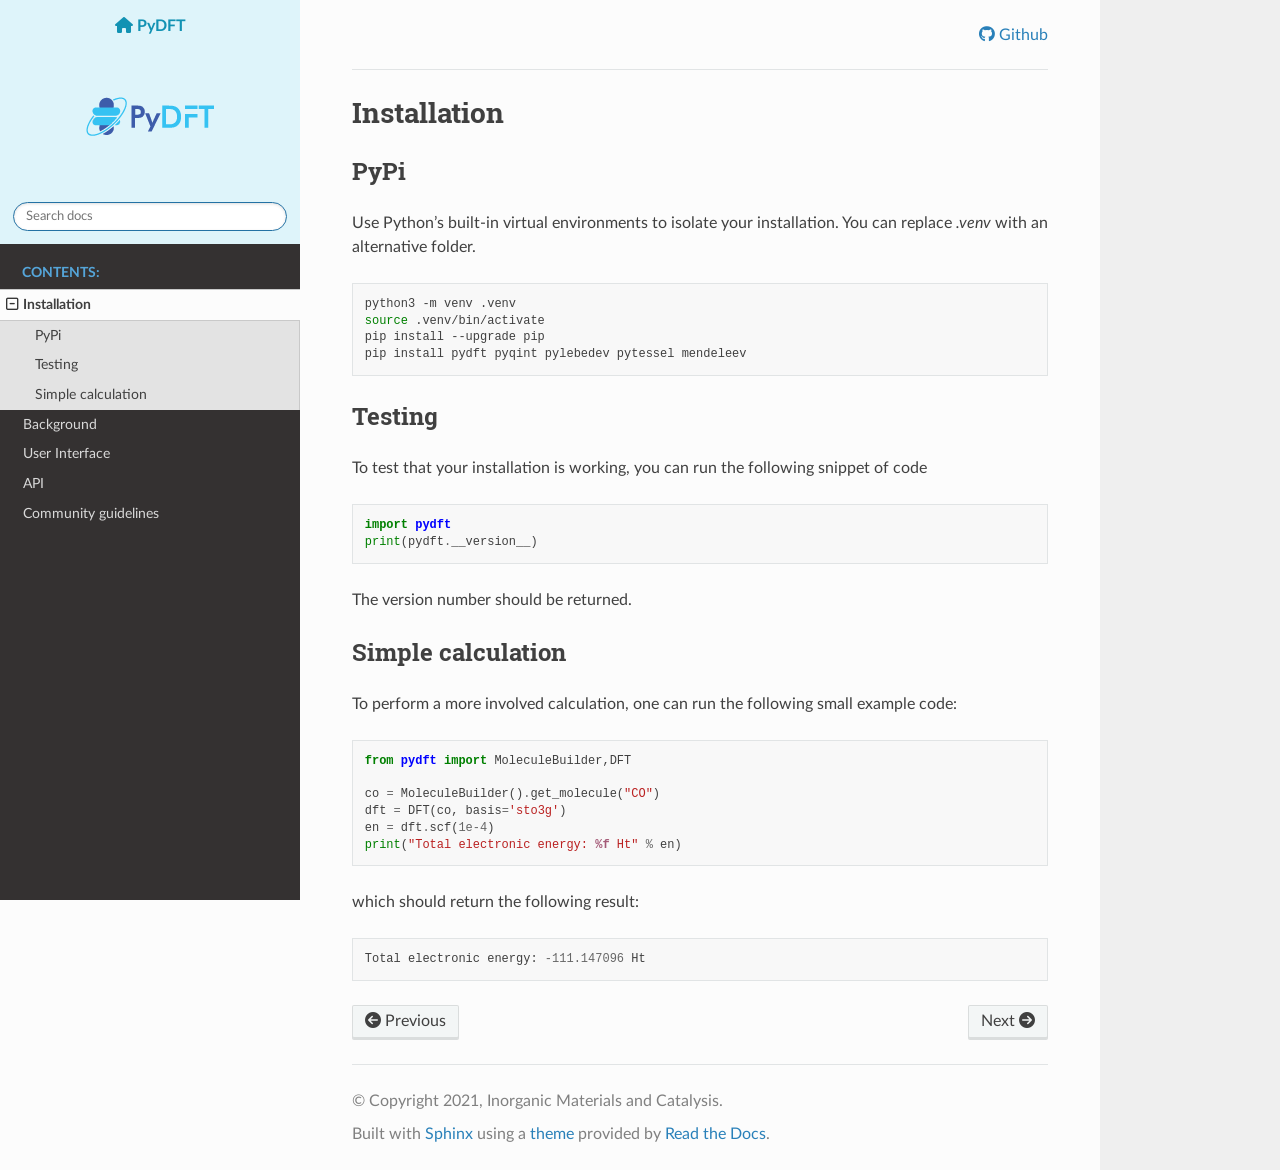
==== commit cd370d14: "deploy: 625b7358444849fcf9ee9ba43fc744b6f3a4fcf8" ====
--- a/installation.html
+++ b/installation.html
@@ -49,11 +49,9 @@
               <p class="caption" role="heading"><span class="caption-text">Contents:</span></p>
 <ul class="current">
 <li class="toctree-l1 current"><a class="current reference internal" href="#">Installation</a><ul>
-<li class="toctree-l2"><a class="reference internal" href="#anaconda">Anaconda</a></li>
 <li class="toctree-l2"><a class="reference internal" href="#pypi">PyPi</a></li>
 <li class="toctree-l2"><a class="reference internal" href="#testing">Testing</a></li>
 <li class="toctree-l2"><a class="reference internal" href="#simple-calculation">Simple calculation</a></li>
-<li class="toctree-l2"><a class="reference internal" href="#troubleshooting">Troubleshooting</a></li>
 </ul>
 </li>
 <li class="toctree-l1"><a class="reference internal" href="background.html">Background</a></li>
@@ -82,28 +80,14 @@
              
   <section id="index-0">
 <span id="installation"></span><span id="id1"></span><h1>Installation<a class="headerlink" href="#index-0" title="Link to this heading"></a></h1>
-<p><strong class="program">PyDFT</strong> is available via both Anaconda as well as PyPi. If you are using
-Windows and have little experience with Python, we recommend to use Anaconda.
-Anaconda is a complete Python package containing many modules and useful programs.
-Anaconda can be obtained <a class="reference external" href="https://www.anaconda.com/download">via this link</a>.</p>
-<div class="admonition note">
-<p class="admonition-title">Note</p>
-<p>If you run into trouble installing <strong class="program">PyDFT</strong> in Anaconda, an easy
-solution can be to create a separate environment for Anaconda. Please consult
-the “Troubleshooting” section as seen below.</p>
-</div>
-<section id="anaconda">
-<h2>Anaconda<a class="headerlink" href="#anaconda" title="Link to this heading"></a></h2>
-<p>Open a Anaconda command prompt and run the following command:</p>
-<div class="highlight-bash notranslate"><div class="highlight"><pre><span></span>conda<span class="w"> </span>install<span class="w"> </span>-c<span class="w"> </span>ifilot<span class="w"> </span>pydft<span class="w"> </span>pyqint<span class="w"> </span>pylebedev<span class="w"> </span>pytessel
-conda<span class="w"> </span>install<span class="w"> </span>-c<span class="w"> </span>conda-forge<span class="w"> </span>mendeleev
-</pre></div>
-</div>
-</section>
 <section id="pypi">
 <h2>PyPi<a class="headerlink" href="#pypi" title="Link to this heading"></a></h2>
-<p>Open a terminal and run the following command:</p>
-<div class="highlight-bash notranslate"><div class="highlight"><pre><span></span>pip<span class="w"> </span>install<span class="w"> </span>pydft<span class="w"> </span>pyqint<span class="w"> </span>pylebedev<span class="w"> </span>pytessel<span class="w"> </span>mendeleev
+<p>Use Python’s built-in virtual environments to isolate your installation. You can
+replace <cite>.venv</cite> with an alternative folder.</p>
+<div class="highlight-bash notranslate"><div class="highlight"><pre><span></span>python3<span class="w"> </span>-m<span class="w"> </span>venv<span class="w"> </span>.venv
+<span class="nb">source</span><span class="w"> </span>.venv/bin/activate
+pip<span class="w"> </span>install<span class="w"> </span>--upgrade<span class="w"> </span>pip
+pip<span class="w"> </span>install<span class="w"> </span>pydft<span class="w"> </span>pyqint<span class="w"> </span>pylebedev<span class="w"> </span>pytessel<span class="w"> </span>mendeleev
 </pre></div>
 </div>
 </section>
@@ -132,667 +116,6 @@
 <p>which should return the following result:</p>
 <div class="highlight-default notranslate"><div class="highlight"><pre><span></span><span class="n">Total</span> <span class="n">electronic</span> <span class="n">energy</span><span class="p">:</span> <span class="o">-</span><span class="mf">111.147096</span> <span class="n">Ht</span>
 </pre></div>
-</div>
-</section>
-<section id="troubleshooting">
-<h2>Troubleshooting<a class="headerlink" href="#troubleshooting" title="Link to this heading"></a></h2>
-<p>The Anaconda packaging system can sometimes be quite finicky and
-packages conflict with each other. A common scenario wherein this happens is
-when you have installed a combination of Conda and PyPi packages.
-A way to work around this issue is to create a separate environment and only
-use that environment for the electronic resources associated with this project.</p>
-<div class="admonition note">
-<p class="admonition-title">Note</p>
-<p>The result of each command is explicitly shown. Please do not let this
-overwhelm you. You do not have to explicitly check every line. These
-results are merely shown so that you know what to expect.</p>
-</div>
-<p>To create the new environment (called <code class="code docutils literal notranslate"><span class="pre">pydft-env</span></code>), run:</p>
-<div class="highlight-default notranslate"><div class="highlight"><pre><span></span><span class="n">conda</span> <span class="n">create</span> <span class="o">-</span><span class="n">n</span> <span class="n">pydft</span><span class="o">-</span><span class="n">env</span> <span class="n">python</span><span class="o">=</span><span class="mf">3.11</span>
-</pre></div>
-</div>
-<p>which will give the following result:</p>
-<div class="highlight-default notranslate"><div class="highlight"><pre><span></span>## Package Plan ##
-
-  environment location: C:\Users\iawfi\anaconda3\envs\pydft-env
-
-  added / updated specs:
-    - python=3.11
-
-
-The following packages will be downloaded:
-
-    package                    |            build
-    ---------------------------|-----------------
-    bzip2-1.0.8                |       hcfcfb64_5         122 KB  conda-forge
-    ca-certificates-2023.11.17 |       h56e8100_0         151 KB  conda-forge
-    libexpat-2.5.0             |       h63175ca_1         135 KB  conda-forge
-    libffi-3.4.2               |       h8ffe710_5          41 KB  conda-forge
-    libsqlite-3.44.2           |       hcfcfb64_0         833 KB  conda-forge
-    libzlib-1.2.13             |       hcfcfb64_5          54 KB  conda-forge
-    openssl-3.2.0              |       hcfcfb64_0         7.8 MB  conda-forge
-    pip-23.3.1                 |     pyhd8ed1ab_0         1.3 MB  conda-forge
-    python-3.11.6              |h2628c8c_0_cpython        17.3 MB  conda-forge
-    setuptools-68.2.2          |     pyhd8ed1ab_0         454 KB  conda-forge
-    tk-8.6.13                  |       h5226925_1         3.3 MB  conda-forge
-    tzdata-2023c               |       h71feb2d_0         115 KB  conda-forge
-    ucrt-10.0.22621.0          |       h57928b3_0         1.2 MB  conda-forge
-    vc-14.3                    |      h64f974e_17          17 KB  conda-forge
-    vc14_runtime-14.36.32532   |      hdcecf7f_17         722 KB  conda-forge
-    vs2015_runtime-14.36.32532 |      h05e6639_17          17 KB  conda-forge
-    wheel-0.41.3               |     pyhd8ed1ab_0          57 KB  conda-forge
-    xz-5.2.6                   |       h8d14728_0         213 KB  conda-forge
-    ------------------------------------------------------------
-                                           Total:        33.8 MB
-
-The following NEW packages will be INSTALLED:
-
-  bzip2              conda-forge/win-64::bzip2-1.0.8-hcfcfb64_5
-  ca-certificates    conda-forge/win-64::ca-certificates-2023.11.17-h56e8100_0
-  libexpat           conda-forge/win-64::libexpat-2.5.0-h63175ca_1
-  libffi             conda-forge/win-64::libffi-3.4.2-h8ffe710_5
-  libsqlite          conda-forge/win-64::libsqlite-3.44.2-hcfcfb64_0
-  libzlib            conda-forge/win-64::libzlib-1.2.13-hcfcfb64_5
-  openssl            conda-forge/win-64::openssl-3.2.0-hcfcfb64_0
-  pip                conda-forge/noarch::pip-23.3.1-pyhd8ed1ab_0
-  python             conda-forge/win-64::python-3.11.6-h2628c8c_0_cpython
-  setuptools         conda-forge/noarch::setuptools-68.2.2-pyhd8ed1ab_0
-  tk                 conda-forge/win-64::tk-8.6.13-h5226925_1
-  tzdata             conda-forge/noarch::tzdata-2023c-h71feb2d_0
-  ucrt               conda-forge/win-64::ucrt-10.0.22621.0-h57928b3_0
-  vc                 conda-forge/win-64::vc-14.3-h64f974e_17
-  vc14_runtime       conda-forge/win-64::vc14_runtime-14.36.32532-hdcecf7f_17
-  vs2015_runtime     conda-forge/win-64::vs2015_runtime-14.36.32532-h05e6639_17
-  wheel              conda-forge/noarch::wheel-0.41.3-pyhd8ed1ab_0
-  xz                 conda-forge/win-64::xz-5.2.6-h8d14728_0
-
-
-Proceed ([y]/n)? y
-
-
-Downloading and Extracting Packages
-
-Preparing transaction: done
-Verifying transaction: done
-Executing transaction: done
-#
-# To activate this environment, use
-#
-#     $ conda activate pydft-env
-#
-# To deactivate an active environment, use
-#
-#     $ conda deactivate
-</pre></div>
-</div>
-<p>Next, we will active the environment:</p>
-<div class="highlight-default notranslate"><div class="highlight"><pre><span></span><span class="n">conda</span> <span class="n">activate</span> <span class="n">pydft</span><span class="o">-</span><span class="n">env</span>
-</pre></div>
-</div>
-<p>You will see that your command line now starts with <code class="code docutils literal notranslate"><span class="pre">(pydft-env)</span></code> instead
-of <code class="code docutils literal notranslate"><span class="pre">(base)</span></code>.</p>
-<p>We can now install the required packages into the environment:</p>
-<div class="highlight-default notranslate"><div class="highlight"><pre><span></span><span class="n">conda</span> <span class="n">install</span> <span class="o">-</span><span class="n">c</span> <span class="n">ifilot</span> <span class="n">pyqint</span> <span class="n">pylebedev</span> <span class="n">pydft</span> <span class="n">pytessel</span>
-</pre></div>
-</div>
-<p>You will see a response similar to the one as seen below:</p>
-<div class="highlight-default notranslate"><div class="highlight"><pre><span></span>## Package Plan ##
-
-  environment location: C:\Users\iawfi\anaconda3\envs\pydft-env
-
-  added / updated specs:
-    - pydft
-    - pylebedev
-    - pyqint
-    - pytessel
-
-
-The following packages will be downloaded:
-
-    package                    |            build
-    ---------------------------|-----------------
-    colorama-0.4.6             |     pyhd8ed1ab_0          25 KB  conda-forge
-    intel-openmp-2023.2.0      |   h57928b3_50497         2.4 MB  conda-forge
-    libblas-3.9.0              |     20_win64_mkl         4.8 MB  conda-forge
-    libcblas-3.9.0             |     20_win64_mkl         4.8 MB  conda-forge
-    libhwloc-2.9.3             |default_haede6df_1009         2.5 MB  conda-forge
-    libiconv-1.17              |       h8ffe710_0         698 KB  conda-forge
-    liblapack-3.9.0            |     20_win64_mkl         4.8 MB  conda-forge
-    libxml2-2.11.6             |       hc3477c8_0         1.6 MB  conda-forge
-    mkl-2023.2.0               |   h6a75c08_50497       138.0 MB  conda-forge
-    numpy-1.26.2               |  py311h0b4df5a_0         6.8 MB  conda-forge
-    pthreads-win32-2.9.1       |       hfa6e2cd_3         141 KB  conda-forge
-    pydft-0.2.4.1              |     pyh4f56d60_0          52 KB  ifilot
-    pyqint-0.14.0.1            |  py311hcfd9ee6_0         286 KB  ifilot
-    pytessel-1.1.0             |  py311h1d48e73_0          55 KB  ifilot
-    python_abi-3.11            |          4_cp311           7 KB  conda-forge
-    scipy-1.11.4               |  py311h0b4df5a_0        14.2 MB  conda-forge
-    tbb-2021.10.0              |       h91493d7_2         153 KB  conda-forge
-    tqdm-4.66.1                |     pyhd8ed1ab_0          87 KB  conda-forge
-    ------------------------------------------------------------
-                                           Total:       181.1 MB
-
-The following NEW packages will be INSTALLED:
-
-  colorama           conda-forge/noarch::colorama-0.4.6-pyhd8ed1ab_0
-  intel-openmp       conda-forge/win-64::intel-openmp-2023.2.0-h57928b3_50497
-  libblas            conda-forge/win-64::libblas-3.9.0-20_win64_mkl
-  libcblas           conda-forge/win-64::libcblas-3.9.0-20_win64_mkl
-  libhwloc           conda-forge/win-64::libhwloc-2.9.3-default_haede6df_1009
-  libiconv           conda-forge/win-64::libiconv-1.17-h8ffe710_0
-  liblapack          conda-forge/win-64::liblapack-3.9.0-20_win64_mkl
-  libxml2            conda-forge/win-64::libxml2-2.11.6-hc3477c8_0
-  mkl                conda-forge/win-64::mkl-2023.2.0-h6a75c08_50497
-  numpy              conda-forge/win-64::numpy-1.26.2-py311h0b4df5a_0
-  pthreads-win32     conda-forge/win-64::pthreads-win32-2.9.1-hfa6e2cd_3
-  pydft              ifilot/noarch::pydft-0.2.4.1-pyh4f56d60_0
-  pylebedev          ifilot/noarch::pylebedev-1.0.0-pyh1d129d4_0
-  pyqint             ifilot/win-64::pyqint-0.14.0.1-py311hcfd9ee6_0
-  pytessel           ifilot/win-64::pytessel-1.1.0-py311h1d48e73_0
-  python_abi         conda-forge/win-64::python_abi-3.11-4_cp311
-  scipy              conda-forge/win-64::scipy-1.11.4-py311h0b4df5a_0
-  tbb                conda-forge/win-64::tbb-2021.10.0-h91493d7_2
-  tqdm               conda-forge/noarch::tqdm-4.66.1-pyhd8ed1ab_0
-
-
-Proceed ([y]/n)? y
-
-
-Downloading and Extracting Packages
-
-Preparing transaction: done
-Verifying transaction: done
-Executing transaction: done
-</pre></div>
-</div>
-<p>Finally, you can install the IDE Spyder using:</p>
-<div class="highlight-default notranslate"><div class="highlight"><pre><span></span><span class="n">conda</span> <span class="n">install</span> <span class="n">spyder</span> <span class="n">matplotlib</span> <span class="n">scipy</span> <span class="n">pandas</span> <span class="n">openpyxl</span> <span class="n">mendeleev</span>
-</pre></div>
-</div>
-<p>This might take a while (the environment needs to resolve all dependencies),
-but you should see a response similar to the one below:</p>
-<div class="highlight-default notranslate"><div class="highlight"><pre><span></span>## Package Plan ##
-
-  environment location: C:\Users\iawfi\anaconda3\envs\pydft-env
-
-  added / updated specs:
-    - matplotlib
-    - openpyxl
-    - pandas
-    - scipy
-    - spyder
-
-
-The following packages will be downloaded:
-
-    package                    |            build
-    ---------------------------|-----------------
-    alabaster-0.7.13           |     pyhd8ed1ab_0          18 KB  conda-forge
-    arrow-1.3.0                |     pyhd8ed1ab_0          98 KB  conda-forge
-    astroid-3.0.1              |  py311h1ea47a8_0         498 KB  conda-forge
-    asttokens-2.4.1            |     pyhd8ed1ab_0          28 KB  conda-forge
-    atomicwrites-1.4.1         |     pyhd8ed1ab_0          12 KB  conda-forge
-    attrs-23.1.0               |     pyh71513ae_1          54 KB  conda-forge
-    autopep8-2.0.4             |     pyhd8ed1ab_0          45 KB  conda-forge
-    babel-2.13.1               |     pyhd8ed1ab_0         6.6 MB  conda-forge
-    bcrypt-4.0.1               |  py311hc37eb10_1         144 KB  conda-forge
-    beautifulsoup4-4.12.2      |     pyha770c72_0         112 KB  conda-forge
-    binaryornot-0.4.4          |             py_1         370 KB  conda-forge
-    black-23.10.1              |  py311h1ea47a8_0         369 KB  conda-forge
-    bleach-6.1.0               |     pyhd8ed1ab_0         128 KB  conda-forge
-    brotli-1.1.0               |       hcfcfb64_1          19 KB  conda-forge
-    brotli-bin-1.1.0           |       hcfcfb64_1          20 KB  conda-forge
-    brotli-python-1.1.0        |  py311h12c1d0e_1         315 KB  conda-forge
-    certifi-2023.11.17         |     pyhd8ed1ab_0         155 KB  conda-forge
-    cffi-1.16.0                |  py311ha68e1ae_0         290 KB  conda-forge
-    chardet-5.2.0              |  py311h1ea47a8_1         278 KB  conda-forge
-    charset-normalizer-3.3.2   |     pyhd8ed1ab_0          46 KB  conda-forge
-    click-8.1.7                | win_pyh7428d3b_0          83 KB  conda-forge
-    cloudpickle-3.0.0          |     pyhd8ed1ab_0          24 KB  conda-forge
-    comm-0.1.4                 |     pyhd8ed1ab_0          11 KB  conda-forge
-    contourpy-1.2.0            |  py311h005e61a_0         201 KB  conda-forge
-    cookiecutter-2.5.0         |     pyhca7485f_0          97 KB  conda-forge
-    cryptography-41.0.5        |  py311h28e9c30_0         1.1 MB  conda-forge
-    cycler-0.12.1              |     pyhd8ed1ab_0          13 KB  conda-forge
-    debugpy-1.8.0              |  py311h12c1d0e_1         3.7 MB  conda-forge
-    decorator-5.1.1            |     pyhd8ed1ab_0          12 KB  conda-forge
-    defusedxml-0.7.1           |     pyhd8ed1ab_0          23 KB  conda-forge
-    diff-match-patch-20230430  |     pyhd8ed1ab_0          40 KB  conda-forge
-    dill-0.3.7                 |     pyhd8ed1ab_0          86 KB  conda-forge
-    docstring-to-markdown-0.13 |     pyhd8ed1ab_0          31 KB  conda-forge
-    docutils-0.20.1            |  py311h1ea47a8_2         950 KB  conda-forge
-    entrypoints-0.4            |     pyhd8ed1ab_0           9 KB  conda-forge
-    et_xmlfile-1.1.0           |     pyhd8ed1ab_0          10 KB  conda-forge
-    exceptiongroup-1.2.0       |     pyhd8ed1ab_0          20 KB  conda-forge
-    executing-2.0.1            |     pyhd8ed1ab_0          27 KB  conda-forge
-    flake8-6.1.0               |     pyhd8ed1ab_0         109 KB  conda-forge
-    fonttools-4.45.1           |  py311ha68e1ae_0         2.3 MB  conda-forge
-    freetype-2.12.1            |       hdaf720e_2         498 KB  conda-forge
-    gettext-0.21.1             |       h5728263_0         5.3 MB  conda-forge
-    glib-2.78.1                |       h12be248_1         495 KB  conda-forge
-    glib-tools-2.78.1          |       h12be248_1         141 KB  conda-forge
-    gst-plugins-base-1.22.7    |       h001b923_0         1.9 MB  conda-forge
-    gstreamer-1.22.7           |       hb4038d2_0         1.8 MB  conda-forge
-    icu-72.1                   |       h63175ca_0        12.6 MB  conda-forge
-    idna-3.5                   |     pyhd8ed1ab_0          48 KB  conda-forge
-    imagesize-1.4.1            |     pyhd8ed1ab_0          10 KB  conda-forge
-    importlib-metadata-6.8.0   |     pyha770c72_0          25 KB  conda-forge
-    importlib_metadata-6.8.0   |       hd8ed1ab_0           9 KB  conda-forge
-    importlib_resources-6.1.1  |     pyhd8ed1ab_0          29 KB  conda-forge
-    inflection-0.5.1           |     pyh9f0ad1d_0           9 KB  conda-forge
-    intervaltree-3.1.0         |     pyhd8ed1ab_1          27 KB  conda-forge
-    ipykernel-6.26.0           |     pyha63f2e9_0         114 KB  conda-forge
-    ipython-8.18.0             |     pyh5737063_0         577 KB  conda-forge
-    isort-5.12.0               |     pyhd8ed1ab_1          72 KB  conda-forge
-    jaraco.classes-3.3.0       |     pyhd8ed1ab_0          11 KB  conda-forge
-    jedi-0.19.1                |     pyhd8ed1ab_0         822 KB  conda-forge
-    jellyfish-1.0.3            |  py311hc37eb10_0         191 KB  conda-forge
-    jinja2-3.1.2               |     pyhd8ed1ab_1          99 KB  conda-forge
-    jsonschema-4.20.0          |     pyhd8ed1ab_0          70 KB  conda-forge
-    jsonschema-specifications-2023.11.1|     pyhd8ed1ab_0          15 KB  conda-forge
-    jupyter_client-8.6.0       |     pyhd8ed1ab_0         103 KB  conda-forge
-    jupyter_core-5.5.0         |  py311h1ea47a8_0         108 KB  conda-forge
-    jupyterlab_pygments-0.3.0  |     pyhd8ed1ab_0          18 KB  conda-forge
-    keyring-24.3.0             |  py311h1ea47a8_0          92 KB  conda-forge
-    kiwisolver-1.4.5           |  py311h005e61a_1          55 KB  conda-forge
-    krb5-1.20.1                |       heb0366b_0         701 KB  conda-forge
-    lcms2-2.15                 |       he9d350c_2         486 KB  conda-forge
-    lerc-4.0.0                 |       h63175ca_0         190 KB  conda-forge
-    libbrotlicommon-1.1.0      |       hcfcfb64_1          69 KB  conda-forge
-    libbrotlidec-1.1.0         |       hcfcfb64_1          32 KB  conda-forge
-    libbrotlienc-1.1.0         |       hcfcfb64_1         241 KB  conda-forge
-    libclang-16.0.6            |default_heb8d277_2          35 KB  conda-forge
-    libclang13-16.0.6          |default_hc80b9e7_2        22.1 MB  conda-forge
-    libdeflate-1.19            |       hcfcfb64_0         150 KB  conda-forge
-    libglib-2.78.1             |       h16e383f_1         2.5 MB  conda-forge
-    libjpeg-turbo-2.1.5.1      |       hcfcfb64_1         672 KB  conda-forge
-    libogg-1.3.4               |       h8ffe710_1          34 KB  conda-forge
-    libpng-1.6.39              |       h19919ed_0         336 KB  conda-forge
-    libsodium-1.0.18           |       h8d14728_1         697 KB  conda-forge
-    libspatialindex-1.9.3      |       h39d44d4_4         437 KB  conda-forge
-    libtiff-4.6.0              |       h4554b19_1         766 KB  conda-forge
-    libvorbis-1.3.7            |       h0e60522_0         267 KB  conda-forge
-    libwebp-1.3.2              |       hcfcfb64_1          69 KB  conda-forge
-    libwebp-base-1.3.2         |       hcfcfb64_0         263 KB  conda-forge
-    libxcb-1.15                |       hcd874cb_0         947 KB  conda-forge
-    m2w64-gcc-libgfortran-5.3.0|                6         342 KB  conda-forge
-    m2w64-gcc-libs-5.3.0       |                7         520 KB  conda-forge
-    m2w64-gcc-libs-core-5.3.0  |                7         214 KB  conda-forge
-    m2w64-gmp-6.1.0            |                2         726 KB  conda-forge
-    m2w64-libwinpthread-git-5.0.0.4634.697f757|                2          31 KB  conda-forge
-    markdown-it-py-3.0.0       |     pyhd8ed1ab_0          63 KB  conda-forge
-    markupsafe-2.1.3           |  py311ha68e1ae_1          29 KB  conda-forge
-    matplotlib-3.8.2           |  py311h1ea47a8_0           9 KB  conda-forge
-    matplotlib-base-3.8.2      |  py311h6e989c2_0         7.3 MB  conda-forge
-    matplotlib-inline-0.1.6    |     pyhd8ed1ab_0          12 KB  conda-forge
-    mccabe-0.7.0               |     pyhd8ed1ab_0          11 KB  conda-forge
-    mdurl-0.1.0                |     pyhd8ed1ab_0          13 KB  conda-forge
-    mistune-3.0.2              |     pyhd8ed1ab_0          64 KB  conda-forge
-    more-itertools-10.1.0      |     pyhd8ed1ab_0          52 KB  conda-forge
-    msys2-conda-epoch-20160418 |                1           3 KB  conda-forge
-    munkres-1.1.4              |     pyh9f0ad1d_0          12 KB  conda-forge
-    mypy_extensions-1.0.0      |     pyha770c72_0          10 KB  conda-forge
-    nbclient-0.8.0             |     pyhd8ed1ab_0          63 KB  conda-forge
-    nbconvert-7.11.0           |     pyhd8ed1ab_0           8 KB  conda-forge
-    nbconvert-core-7.11.0      |     pyhd8ed1ab_0         183 KB  conda-forge
-    nbconvert-pandoc-7.11.0    |     pyhd8ed1ab_0           7 KB  conda-forge
-    nbformat-5.9.2             |     pyhd8ed1ab_0          98 KB  conda-forge
-    nest-asyncio-1.5.8         |     pyhd8ed1ab_0          11 KB  conda-forge
-    numpydoc-1.5.0             |     pyhd8ed1ab_0          46 KB  conda-forge
-    openjpeg-2.5.0             |       h3d672ee_3         231 KB  conda-forge
-    openpyxl-3.1.2             |  py311ha68e1ae_1         635 KB  conda-forge
-    packaging-23.2             |     pyhd8ed1ab_0          48 KB  conda-forge
-    pandas-2.1.3               |  py311hf63dbb6_0        13.2 MB  conda-forge
-    pandoc-3.1.3               |       h57928b3_0        17.8 MB  conda-forge
-    pandocfilters-1.5.0        |     pyhd8ed1ab_0          11 KB  conda-forge
-    paramiko-3.3.1             |     pyhd8ed1ab_0         155 KB  conda-forge
-    parso-0.8.3                |     pyhd8ed1ab_0          69 KB  conda-forge
-    pathspec-0.11.2            |     pyhd8ed1ab_0          38 KB  conda-forge
-    pcre2-10.42                |       h17e33f8_0         860 KB  conda-forge
-    pexpect-4.8.0              |     pyh1a96a4e_2          48 KB  conda-forge
-    pickleshare-0.7.5          |          py_1003           9 KB  conda-forge
-    pillow-10.0.1              |  py311hd926f49_1        44.7 MB  conda-forge
-    pkgutil-resolve-name-1.3.10|     pyhd8ed1ab_1          11 KB  conda-forge
-    platformdirs-4.0.0         |     pyhd8ed1ab_0          19 KB  conda-forge
-    pluggy-1.3.0               |     pyhd8ed1ab_0          22 KB  conda-forge
-    ply-3.11                   |             py_1          44 KB  conda-forge
-    prompt-toolkit-3.0.41      |     pyha770c72_0         264 KB  conda-forge
-    prompt_toolkit-3.0.41      |       hd8ed1ab_0           7 KB  conda-forge
-    psutil-5.9.5               |  py311ha68e1ae_1         504 KB  conda-forge
-    pthread-stubs-0.4          |    hcd874cb_1001           6 KB  conda-forge
-    ptyprocess-0.7.0           |     pyhd3deb0d_0          16 KB  conda-forge
-    pure_eval-0.2.2            |     pyhd8ed1ab_0          14 KB  conda-forge
-    pycodestyle-2.11.1         |     pyhd8ed1ab_0          34 KB  conda-forge
-    pycparser-2.21             |     pyhd8ed1ab_0         100 KB  conda-forge
-    pydocstyle-6.3.0           |     pyhd8ed1ab_0          39 KB  conda-forge
-    pyflakes-3.1.0             |     pyhd8ed1ab_0          57 KB  conda-forge
-    pygments-2.17.2            |     pyhd8ed1ab_0         840 KB  conda-forge
-    pylint-3.0.2               |     pyhd8ed1ab_0         338 KB  conda-forge
-    pylint-venv-3.0.3          |     pyhd8ed1ab_0          11 KB  conda-forge
-    pyls-spyder-0.4.0          |     pyhd8ed1ab_0          10 KB  conda-forge
-    pynacl-1.5.0               |  py311hd53affc_3         1.2 MB  conda-forge
-    pyparsing-3.1.1            |     pyhd8ed1ab_0          87 KB  conda-forge
-    pyqt-5.15.9                |  py311h125bc19_5         3.7 MB  conda-forge
-    pyqt5-sip-12.12.2          |  py311h12c1d0e_5          78 KB  conda-forge
-    pyqtwebengine-5.15.9       |  py311h5a77453_5         123 KB  conda-forge
-    pysocks-1.7.1              |     pyh0701188_6          19 KB  conda-forge
-    python-dateutil-2.8.2      |     pyhd8ed1ab_0         240 KB  conda-forge
-    python-fastjsonschema-2.19.0|     pyhd8ed1ab_0         221 KB  conda-forge
-    python-lsp-black-1.3.0     |     pyhd8ed1ab_0          12 KB  conda-forge
-    python-lsp-jsonrpc-1.1.2   |     pyhd8ed1ab_0          14 KB  conda-forge
-    python-lsp-server-1.9.0    |     pyhd8ed1ab_0           7 KB  conda-forge
-    python-lsp-server-base-1.9.0|     pyhd8ed1ab_0          60 KB  conda-forge
-    python-slugify-8.0.1       |     pyhd8ed1ab_2          15 KB  conda-forge
-    python-tzdata-2023.3       |     pyhd8ed1ab_0         140 KB  conda-forge
-    pytoolconfig-1.2.5         |     pyhd8ed1ab_0          21 KB  conda-forge
-    pytz-2023.3.post1          |     pyhd8ed1ab_0         183 KB  conda-forge
-    pywin32-306                |  py311h12c1d0e_2         5.8 MB  conda-forge
-    pywin32-ctypes-0.2.2       |  py311h1ea47a8_1          56 KB  conda-forge
-    pyyaml-6.0.1               |  py311ha68e1ae_1         171 KB  conda-forge
-    pyzmq-25.1.1               |  py311h9250fbb_2         480 KB  conda-forge
-    qdarkstyle-3.2             |     pyhd8ed1ab_0         612 KB  conda-forge
-    qstylizer-0.2.2            |     pyhd8ed1ab_0          17 KB  conda-forge
-    qt-main-5.15.8             |      h2c8576c_12        56.9 MB  conda-forge
-    qt-webengine-5.15.8        |       h5b1ea0b_0        62.1 MB  conda-forge
-    qtawesome-1.2.3            |     pyhd8ed1ab_0         1.4 MB  conda-forge
-    qtconsole-5.5.1            |     pyhd8ed1ab_0           7 KB  conda-forge
-    qtconsole-base-5.5.1       |     pyha770c72_0          98 KB  conda-forge
-    qtpy-2.4.1                 |     pyhd8ed1ab_0          60 KB  conda-forge
-    referencing-0.31.0         |     pyhd8ed1ab_0          37 KB  conda-forge
-    requests-2.31.0            |     pyhd8ed1ab_0          55 KB  conda-forge
-    rich-13.7.0                |     pyhd8ed1ab_0         180 KB  conda-forge
-    rope-1.11.0                |     pyhd8ed1ab_1         145 KB  conda-forge
-    rpds-py-0.13.1             |  py311hc37eb10_0         178 KB  conda-forge
-    rtree-1.1.0                |  py311hcacb13a_0          62 KB  conda-forge
-    sip-6.7.12                 |  py311h12c1d0e_0         581 KB  conda-forge
-    six-1.16.0                 |     pyh6c4a22f_0          14 KB  conda-forge
-    snowballstemmer-2.2.0      |     pyhd8ed1ab_0          57 KB  conda-forge
-    sortedcontainers-2.4.0     |     pyhd8ed1ab_0          26 KB  conda-forge
-    soupsieve-2.5              |     pyhd8ed1ab_1          36 KB  conda-forge
-    sphinx-7.2.6               |     pyhd8ed1ab_0         1.2 MB  conda-forge
-    sphinxcontrib-applehelp-1.0.7|     pyhd8ed1ab_0          29 KB  conda-forge
-    sphinxcontrib-devhelp-1.0.5|     pyhd8ed1ab_0          24 KB  conda-forge
-    sphinxcontrib-htmlhelp-2.0.4|     pyhd8ed1ab_0          32 KB  conda-forge
-    sphinxcontrib-jsmath-1.0.1 |     pyhd8ed1ab_0          10 KB  conda-forge
-    sphinxcontrib-qthelp-1.0.6 |     pyhd8ed1ab_0          26 KB  conda-forge
-    sphinxcontrib-serializinghtml-1.1.9|     pyhd8ed1ab_0          28 KB  conda-forge
-    spyder-5.5.0               |  py311h1ea47a8_3        11.2 MB  conda-forge
-    spyder-kernels-2.5.0       | win_pyh7428d3b_0          80 KB  conda-forge
-    stack_data-0.6.2           |     pyhd8ed1ab_0          26 KB  conda-forge
-    text-unidecode-1.3         |     pyhd8ed1ab_1          64 KB  conda-forge
-    textdistance-4.5.0         |     pyhd8ed1ab_0          28 KB  conda-forge
-    three-merge-0.1.1          |     pyh9f0ad1d_0           8 KB  conda-forge
-    tinycss2-1.2.1             |     pyhd8ed1ab_0          23 KB  conda-forge
-    toml-0.10.2                |     pyhd8ed1ab_0          18 KB  conda-forge
-    tomli-2.0.1                |     pyhd8ed1ab_0          16 KB  conda-forge
-    tomlkit-0.12.3             |     pyha770c72_0          36 KB  conda-forge
-    tornado-6.3.3              |  py311ha68e1ae_1         826 KB  conda-forge
-    traitlets-5.13.0           |     pyhd8ed1ab_0         107 KB  conda-forge
-    types-python-dateutil-2.8.19.14|     pyhd8ed1ab_0          21 KB  conda-forge
-    typing-extensions-4.8.0    |       hd8ed1ab_0          10 KB  conda-forge
-    typing_extensions-4.8.0    |     pyha770c72_0          34 KB  conda-forge
-    ujson-5.8.0                |  py311h12c1d0e_0          47 KB  conda-forge
-    urllib3-2.1.0              |     pyhd8ed1ab_0          83 KB  conda-forge
-    watchdog-3.0.0             |  py311h1ea47a8_1         151 KB  conda-forge
-    wcwidth-0.2.12             |     pyhd8ed1ab_0          32 KB  conda-forge
-    webencodings-0.5.1         |     pyhd8ed1ab_2          15 KB  conda-forge
-    whatthepatch-1.0.5         |     pyhd8ed1ab_0          17 KB  conda-forge
-    win_inet_pton-1.1.0        |     pyhd8ed1ab_6           8 KB  conda-forge
-    xorg-libxau-1.0.11         |       hcd874cb_0          50 KB  conda-forge
-    xorg-libxdmcp-1.1.3        |       hcd874cb_0          66 KB  conda-forge
-    yaml-0.2.5                 |       h8ffe710_2          62 KB  conda-forge
-    yapf-0.40.1                |     pyhd8ed1ab_0         172 KB  conda-forge
-    zeromq-4.3.5               |       h63175ca_0         4.0 MB  conda-forge
-    zipp-3.17.0                |     pyhd8ed1ab_0          19 KB  conda-forge
-    zstd-1.5.5                 |       h12be248_0         335 KB  conda-forge
-    ------------------------------------------------------------
-                                           Total:       318.3 MB
-
-The following NEW packages will be INSTALLED:
-
-  alabaster          conda-forge/noarch::alabaster-0.7.13-pyhd8ed1ab_0
-  arrow              conda-forge/noarch::arrow-1.3.0-pyhd8ed1ab_0
-  astroid            conda-forge/win-64::astroid-3.0.1-py311h1ea47a8_0
-  asttokens          conda-forge/noarch::asttokens-2.4.1-pyhd8ed1ab_0
-  atomicwrites       conda-forge/noarch::atomicwrites-1.4.1-pyhd8ed1ab_0
-  attrs              conda-forge/noarch::attrs-23.1.0-pyh71513ae_1
-  autopep8           conda-forge/noarch::autopep8-2.0.4-pyhd8ed1ab_0
-  babel              conda-forge/noarch::babel-2.13.1-pyhd8ed1ab_0
-  bcrypt             conda-forge/win-64::bcrypt-4.0.1-py311hc37eb10_1
-  beautifulsoup4     conda-forge/noarch::beautifulsoup4-4.12.2-pyha770c72_0
-  binaryornot        conda-forge/noarch::binaryornot-0.4.4-py_1
-  black              conda-forge/win-64::black-23.10.1-py311h1ea47a8_0
-  bleach             conda-forge/noarch::bleach-6.1.0-pyhd8ed1ab_0
-  brotli             conda-forge/win-64::brotli-1.1.0-hcfcfb64_1
-  brotli-bin         conda-forge/win-64::brotli-bin-1.1.0-hcfcfb64_1
-  brotli-python      conda-forge/win-64::brotli-python-1.1.0-py311h12c1d0e_1
-  certifi            conda-forge/noarch::certifi-2023.11.17-pyhd8ed1ab_0
-  cffi               conda-forge/win-64::cffi-1.16.0-py311ha68e1ae_0
-  chardet            conda-forge/win-64::chardet-5.2.0-py311h1ea47a8_1
-  charset-normalizer conda-forge/noarch::charset-normalizer-3.3.2-pyhd8ed1ab_0
-  click              conda-forge/noarch::click-8.1.7-win_pyh7428d3b_0
-  cloudpickle        conda-forge/noarch::cloudpickle-3.0.0-pyhd8ed1ab_0
-  comm               conda-forge/noarch::comm-0.1.4-pyhd8ed1ab_0
-  contourpy          conda-forge/win-64::contourpy-1.2.0-py311h005e61a_0
-  cookiecutter       conda-forge/noarch::cookiecutter-2.5.0-pyhca7485f_0
-  cryptography       conda-forge/win-64::cryptography-41.0.5-py311h28e9c30_0
-  cycler             conda-forge/noarch::cycler-0.12.1-pyhd8ed1ab_0
-  debugpy            conda-forge/win-64::debugpy-1.8.0-py311h12c1d0e_1
-  decorator          conda-forge/noarch::decorator-5.1.1-pyhd8ed1ab_0
-  defusedxml         conda-forge/noarch::defusedxml-0.7.1-pyhd8ed1ab_0
-  diff-match-patch   conda-forge/noarch::diff-match-patch-20230430-pyhd8ed1ab_0
-  dill               conda-forge/noarch::dill-0.3.7-pyhd8ed1ab_0
-  docstring-to-mark~ conda-forge/noarch::docstring-to-markdown-0.13-pyhd8ed1ab_0
-  docutils           conda-forge/win-64::docutils-0.20.1-py311h1ea47a8_2
-  entrypoints        conda-forge/noarch::entrypoints-0.4-pyhd8ed1ab_0
-  et_xmlfile         conda-forge/noarch::et_xmlfile-1.1.0-pyhd8ed1ab_0
-  exceptiongroup     conda-forge/noarch::exceptiongroup-1.2.0-pyhd8ed1ab_0
-  executing          conda-forge/noarch::executing-2.0.1-pyhd8ed1ab_0
-  flake8             conda-forge/noarch::flake8-6.1.0-pyhd8ed1ab_0
-  fonttools          conda-forge/win-64::fonttools-4.45.1-py311ha68e1ae_0
-  freetype           conda-forge/win-64::freetype-2.12.1-hdaf720e_2
-  gettext            conda-forge/win-64::gettext-0.21.1-h5728263_0
-  glib               conda-forge/win-64::glib-2.78.1-h12be248_1
-  glib-tools         conda-forge/win-64::glib-tools-2.78.1-h12be248_1
-  gst-plugins-base   conda-forge/win-64::gst-plugins-base-1.22.7-h001b923_0
-  gstreamer          conda-forge/win-64::gstreamer-1.22.7-hb4038d2_0
-  icu                conda-forge/win-64::icu-72.1-h63175ca_0
-  idna               conda-forge/noarch::idna-3.5-pyhd8ed1ab_0
-  imagesize          conda-forge/noarch::imagesize-1.4.1-pyhd8ed1ab_0
-  importlib-metadata conda-forge/noarch::importlib-metadata-6.8.0-pyha770c72_0
-  importlib_metadata conda-forge/noarch::importlib_metadata-6.8.0-hd8ed1ab_0
-  importlib_resourc~ conda-forge/noarch::importlib_resources-6.1.1-pyhd8ed1ab_0
-  inflection         conda-forge/noarch::inflection-0.5.1-pyh9f0ad1d_0
-  intervaltree       conda-forge/noarch::intervaltree-3.1.0-pyhd8ed1ab_1
-  ipykernel          conda-forge/noarch::ipykernel-6.26.0-pyha63f2e9_0
-  ipython            conda-forge/noarch::ipython-8.18.0-pyh5737063_0
-  isort              conda-forge/noarch::isort-5.12.0-pyhd8ed1ab_1
-  jaraco.classes     conda-forge/noarch::jaraco.classes-3.3.0-pyhd8ed1ab_0
-  jedi               conda-forge/noarch::jedi-0.19.1-pyhd8ed1ab_0
-  jellyfish          conda-forge/win-64::jellyfish-1.0.3-py311hc37eb10_0
-  jinja2             conda-forge/noarch::jinja2-3.1.2-pyhd8ed1ab_1
-  jsonschema         conda-forge/noarch::jsonschema-4.20.0-pyhd8ed1ab_0
-  jsonschema-specif~ conda-forge/noarch::jsonschema-specifications-2023.11.1-pyhd8ed1ab_0
-  jupyter_client     conda-forge/noarch::jupyter_client-8.6.0-pyhd8ed1ab_0
-  jupyter_core       conda-forge/win-64::jupyter_core-5.5.0-py311h1ea47a8_0
-  jupyterlab_pygmen~ conda-forge/noarch::jupyterlab_pygments-0.3.0-pyhd8ed1ab_0
-  keyring            conda-forge/win-64::keyring-24.3.0-py311h1ea47a8_0
-  kiwisolver         conda-forge/win-64::kiwisolver-1.4.5-py311h005e61a_1
-  krb5               conda-forge/win-64::krb5-1.20.1-heb0366b_0
-  lcms2              conda-forge/win-64::lcms2-2.15-he9d350c_2
-  lerc               conda-forge/win-64::lerc-4.0.0-h63175ca_0
-  libbrotlicommon    conda-forge/win-64::libbrotlicommon-1.1.0-hcfcfb64_1
-  libbrotlidec       conda-forge/win-64::libbrotlidec-1.1.0-hcfcfb64_1
-  libbrotlienc       conda-forge/win-64::libbrotlienc-1.1.0-hcfcfb64_1
-  libclang           conda-forge/win-64::libclang-16.0.6-default_heb8d277_2
-  libclang13         conda-forge/win-64::libclang13-16.0.6-default_hc80b9e7_2
-  libdeflate         conda-forge/win-64::libdeflate-1.19-hcfcfb64_0
-  libglib            conda-forge/win-64::libglib-2.78.1-h16e383f_1
-  libjpeg-turbo      conda-forge/win-64::libjpeg-turbo-2.1.5.1-hcfcfb64_1
-  libogg             conda-forge/win-64::libogg-1.3.4-h8ffe710_1
-  libpng             conda-forge/win-64::libpng-1.6.39-h19919ed_0
-  libsodium          conda-forge/win-64::libsodium-1.0.18-h8d14728_1
-  libspatialindex    conda-forge/win-64::libspatialindex-1.9.3-h39d44d4_4
-  libtiff            conda-forge/win-64::libtiff-4.6.0-h4554b19_1
-  libvorbis          conda-forge/win-64::libvorbis-1.3.7-h0e60522_0
-  libwebp            conda-forge/win-64::libwebp-1.3.2-hcfcfb64_1
-  libwebp-base       conda-forge/win-64::libwebp-base-1.3.2-hcfcfb64_0
-  libxcb             conda-forge/win-64::libxcb-1.15-hcd874cb_0
-  m2w64-gcc-libgfor~ conda-forge/win-64::m2w64-gcc-libgfortran-5.3.0-6
-  m2w64-gcc-libs     conda-forge/win-64::m2w64-gcc-libs-5.3.0-7
-  m2w64-gcc-libs-co~ conda-forge/win-64::m2w64-gcc-libs-core-5.3.0-7
-  m2w64-gmp          conda-forge/win-64::m2w64-gmp-6.1.0-2
-  m2w64-libwinpthre~ conda-forge/win-64::m2w64-libwinpthread-git-5.0.0.4634.697f757-2
-  markdown-it-py     conda-forge/noarch::markdown-it-py-3.0.0-pyhd8ed1ab_0
-  markupsafe         conda-forge/win-64::markupsafe-2.1.3-py311ha68e1ae_1
-  matplotlib         conda-forge/win-64::matplotlib-3.8.2-py311h1ea47a8_0
-  matplotlib-base    conda-forge/win-64::matplotlib-base-3.8.2-py311h6e989c2_0
-  matplotlib-inline  conda-forge/noarch::matplotlib-inline-0.1.6-pyhd8ed1ab_0
-  mccabe             conda-forge/noarch::mccabe-0.7.0-pyhd8ed1ab_0
-  mdurl              conda-forge/noarch::mdurl-0.1.0-pyhd8ed1ab_0
-  mistune            conda-forge/noarch::mistune-3.0.2-pyhd8ed1ab_0
-  more-itertools     conda-forge/noarch::more-itertools-10.1.0-pyhd8ed1ab_0
-  msys2-conda-epoch  conda-forge/win-64::msys2-conda-epoch-20160418-1
-  munkres            conda-forge/noarch::munkres-1.1.4-pyh9f0ad1d_0
-  mypy_extensions    conda-forge/noarch::mypy_extensions-1.0.0-pyha770c72_0
-  nbclient           conda-forge/noarch::nbclient-0.8.0-pyhd8ed1ab_0
-  nbconvert          conda-forge/noarch::nbconvert-7.11.0-pyhd8ed1ab_0
-  nbconvert-core     conda-forge/noarch::nbconvert-core-7.11.0-pyhd8ed1ab_0
-  nbconvert-pandoc   conda-forge/noarch::nbconvert-pandoc-7.11.0-pyhd8ed1ab_0
-  nbformat           conda-forge/noarch::nbformat-5.9.2-pyhd8ed1ab_0
-  nest-asyncio       conda-forge/noarch::nest-asyncio-1.5.8-pyhd8ed1ab_0
-  numpydoc           conda-forge/noarch::numpydoc-1.5.0-pyhd8ed1ab_0
-  openjpeg           conda-forge/win-64::openjpeg-2.5.0-h3d672ee_3
-  openpyxl           conda-forge/win-64::openpyxl-3.1.2-py311ha68e1ae_1
-  packaging          conda-forge/noarch::packaging-23.2-pyhd8ed1ab_0
-  pandas             conda-forge/win-64::pandas-2.1.3-py311hf63dbb6_0
-  pandoc             conda-forge/win-64::pandoc-3.1.3-h57928b3_0
-  pandocfilters      conda-forge/noarch::pandocfilters-1.5.0-pyhd8ed1ab_0
-  paramiko           conda-forge/noarch::paramiko-3.3.1-pyhd8ed1ab_0
-  parso              conda-forge/noarch::parso-0.8.3-pyhd8ed1ab_0
-  pathspec           conda-forge/noarch::pathspec-0.11.2-pyhd8ed1ab_0
-  pcre2              conda-forge/win-64::pcre2-10.42-h17e33f8_0
-  pexpect            conda-forge/noarch::pexpect-4.8.0-pyh1a96a4e_2
-  pickleshare        conda-forge/noarch::pickleshare-0.7.5-py_1003
-  pillow             conda-forge/win-64::pillow-10.0.1-py311hd926f49_1
-  pkgutil-resolve-n~ conda-forge/noarch::pkgutil-resolve-name-1.3.10-pyhd8ed1ab_1
-  platformdirs       conda-forge/noarch::platformdirs-4.0.0-pyhd8ed1ab_0
-  pluggy             conda-forge/noarch::pluggy-1.3.0-pyhd8ed1ab_0
-  ply                conda-forge/noarch::ply-3.11-py_1
-  prompt-toolkit     conda-forge/noarch::prompt-toolkit-3.0.41-pyha770c72_0
-  prompt_toolkit     conda-forge/noarch::prompt_toolkit-3.0.41-hd8ed1ab_0
-  psutil             conda-forge/win-64::psutil-5.9.5-py311ha68e1ae_1
-  pthread-stubs      conda-forge/win-64::pthread-stubs-0.4-hcd874cb_1001
-  ptyprocess         conda-forge/noarch::ptyprocess-0.7.0-pyhd3deb0d_0
-  pure_eval          conda-forge/noarch::pure_eval-0.2.2-pyhd8ed1ab_0
-  pycodestyle        conda-forge/noarch::pycodestyle-2.11.1-pyhd8ed1ab_0
-  pycparser          conda-forge/noarch::pycparser-2.21-pyhd8ed1ab_0
-  pydocstyle         conda-forge/noarch::pydocstyle-6.3.0-pyhd8ed1ab_0
-  pyflakes           conda-forge/noarch::pyflakes-3.1.0-pyhd8ed1ab_0
-  pygments           conda-forge/noarch::pygments-2.17.2-pyhd8ed1ab_0
-  pylint             conda-forge/noarch::pylint-3.0.2-pyhd8ed1ab_0
-  pylint-venv        conda-forge/noarch::pylint-venv-3.0.3-pyhd8ed1ab_0
-  pyls-spyder        conda-forge/noarch::pyls-spyder-0.4.0-pyhd8ed1ab_0
-  pynacl             conda-forge/win-64::pynacl-1.5.0-py311hd53affc_3
-  pyparsing          conda-forge/noarch::pyparsing-3.1.1-pyhd8ed1ab_0
-  pyqt               conda-forge/win-64::pyqt-5.15.9-py311h125bc19_5
-  pyqt5-sip          conda-forge/win-64::pyqt5-sip-12.12.2-py311h12c1d0e_5
-  pyqtwebengine      conda-forge/win-64::pyqtwebengine-5.15.9-py311h5a77453_5
-  pysocks            conda-forge/noarch::pysocks-1.7.1-pyh0701188_6
-  python-dateutil    conda-forge/noarch::python-dateutil-2.8.2-pyhd8ed1ab_0
-  python-fastjsonsc~ conda-forge/noarch::python-fastjsonschema-2.19.0-pyhd8ed1ab_0
-  python-lsp-black   conda-forge/noarch::python-lsp-black-1.3.0-pyhd8ed1ab_0
-  python-lsp-jsonrpc conda-forge/noarch::python-lsp-jsonrpc-1.1.2-pyhd8ed1ab_0
-  python-lsp-server  conda-forge/noarch::python-lsp-server-1.9.0-pyhd8ed1ab_0
-  python-lsp-server~ conda-forge/noarch::python-lsp-server-base-1.9.0-pyhd8ed1ab_0
-  python-slugify     conda-forge/noarch::python-slugify-8.0.1-pyhd8ed1ab_2
-  python-tzdata      conda-forge/noarch::python-tzdata-2023.3-pyhd8ed1ab_0
-  pytoolconfig       conda-forge/noarch::pytoolconfig-1.2.5-pyhd8ed1ab_0
-  pytz               conda-forge/noarch::pytz-2023.3.post1-pyhd8ed1ab_0
-  pywin32            conda-forge/win-64::pywin32-306-py311h12c1d0e_2
-  pywin32-ctypes     conda-forge/win-64::pywin32-ctypes-0.2.2-py311h1ea47a8_1
-  pyyaml             conda-forge/win-64::pyyaml-6.0.1-py311ha68e1ae_1
-  pyzmq              conda-forge/win-64::pyzmq-25.1.1-py311h9250fbb_2
-  qdarkstyle         conda-forge/noarch::qdarkstyle-3.2-pyhd8ed1ab_0
-  qstylizer          conda-forge/noarch::qstylizer-0.2.2-pyhd8ed1ab_0
-  qt-main            conda-forge/win-64::qt-main-5.15.8-h2c8576c_12
-  qt-webengine       conda-forge/win-64::qt-webengine-5.15.8-h5b1ea0b_0
-  qtawesome          conda-forge/noarch::qtawesome-1.2.3-pyhd8ed1ab_0
-  qtconsole          conda-forge/noarch::qtconsole-5.5.1-pyhd8ed1ab_0
-  qtconsole-base     conda-forge/noarch::qtconsole-base-5.5.1-pyha770c72_0
-  qtpy               conda-forge/noarch::qtpy-2.4.1-pyhd8ed1ab_0
-  referencing        conda-forge/noarch::referencing-0.31.0-pyhd8ed1ab_0
-  requests           conda-forge/noarch::requests-2.31.0-pyhd8ed1ab_0
-  rich               conda-forge/noarch::rich-13.7.0-pyhd8ed1ab_0
-  rope               conda-forge/noarch::rope-1.11.0-pyhd8ed1ab_1
-  rpds-py            conda-forge/win-64::rpds-py-0.13.1-py311hc37eb10_0
-  rtree              conda-forge/win-64::rtree-1.1.0-py311hcacb13a_0
-  sip                conda-forge/win-64::sip-6.7.12-py311h12c1d0e_0
-  six                conda-forge/noarch::six-1.16.0-pyh6c4a22f_0
-  snowballstemmer    conda-forge/noarch::snowballstemmer-2.2.0-pyhd8ed1ab_0
-  sortedcontainers   conda-forge/noarch::sortedcontainers-2.4.0-pyhd8ed1ab_0
-  soupsieve          conda-forge/noarch::soupsieve-2.5-pyhd8ed1ab_1
-  sphinx             conda-forge/noarch::sphinx-7.2.6-pyhd8ed1ab_0
-  sphinxcontrib-app~ conda-forge/noarch::sphinxcontrib-applehelp-1.0.7-pyhd8ed1ab_0
-  sphinxcontrib-dev~ conda-forge/noarch::sphinxcontrib-devhelp-1.0.5-pyhd8ed1ab_0
-  sphinxcontrib-htm~ conda-forge/noarch::sphinxcontrib-htmlhelp-2.0.4-pyhd8ed1ab_0
-  sphinxcontrib-jsm~ conda-forge/noarch::sphinxcontrib-jsmath-1.0.1-pyhd8ed1ab_0
-  sphinxcontrib-qth~ conda-forge/noarch::sphinxcontrib-qthelp-1.0.6-pyhd8ed1ab_0
-  sphinxcontrib-ser~ conda-forge/noarch::sphinxcontrib-serializinghtml-1.1.9-pyhd8ed1ab_0
-  spyder             conda-forge/win-64::spyder-5.5.0-py311h1ea47a8_3
-  spyder-kernels     conda-forge/noarch::spyder-kernels-2.5.0-win_pyh7428d3b_0
-  stack_data         conda-forge/noarch::stack_data-0.6.2-pyhd8ed1ab_0
-  text-unidecode     conda-forge/noarch::text-unidecode-1.3-pyhd8ed1ab_1
-  textdistance       conda-forge/noarch::textdistance-4.5.0-pyhd8ed1ab_0
-  three-merge        conda-forge/noarch::three-merge-0.1.1-pyh9f0ad1d_0
-  tinycss2           conda-forge/noarch::tinycss2-1.2.1-pyhd8ed1ab_0
-  toml               conda-forge/noarch::toml-0.10.2-pyhd8ed1ab_0
-  tomli              conda-forge/noarch::tomli-2.0.1-pyhd8ed1ab_0
-  tomlkit            conda-forge/noarch::tomlkit-0.12.3-pyha770c72_0
-  tornado            conda-forge/win-64::tornado-6.3.3-py311ha68e1ae_1
-  traitlets          conda-forge/noarch::traitlets-5.13.0-pyhd8ed1ab_0
-  types-python-date~ conda-forge/noarch::types-python-dateutil-2.8.19.14-pyhd8ed1ab_0
-  typing-extensions  conda-forge/noarch::typing-extensions-4.8.0-hd8ed1ab_0
-  typing_extensions  conda-forge/noarch::typing_extensions-4.8.0-pyha770c72_0
-  ujson              conda-forge/win-64::ujson-5.8.0-py311h12c1d0e_0
-  urllib3            conda-forge/noarch::urllib3-2.1.0-pyhd8ed1ab_0
-  watchdog           conda-forge/win-64::watchdog-3.0.0-py311h1ea47a8_1
-  wcwidth            conda-forge/noarch::wcwidth-0.2.12-pyhd8ed1ab_0
-  webencodings       conda-forge/noarch::webencodings-0.5.1-pyhd8ed1ab_2
-  whatthepatch       conda-forge/noarch::whatthepatch-1.0.5-pyhd8ed1ab_0
-  win_inet_pton      conda-forge/noarch::win_inet_pton-1.1.0-pyhd8ed1ab_6
-  xorg-libxau        conda-forge/win-64::xorg-libxau-1.0.11-hcd874cb_0
-  xorg-libxdmcp      conda-forge/win-64::xorg-libxdmcp-1.1.3-hcd874cb_0
-  yaml               conda-forge/win-64::yaml-0.2.5-h8ffe710_2
-  yapf               conda-forge/noarch::yapf-0.40.1-pyhd8ed1ab_0
-  zeromq             conda-forge/win-64::zeromq-4.3.5-h63175ca_0
-  zipp               conda-forge/noarch::zipp-3.17.0-pyhd8ed1ab_0
-  zstd               conda-forge/win-64::zstd-1.5.5-h12be248_0
-
-
-Proceed ([y]/n)? y
-
-
-Downloading and Extracting Packages
-
-Preparing transaction: done
-Verifying transaction: done
-Executing transaction: done
-</pre></div>
-</div>
-<div class="admonition note">
-<p class="admonition-title">Note</p>
-<ul class="simple">
-<li><p>When you open the Spyder IDE, make sure you select the right one. If you
-have multiple installations of Spyder, the specific environment of Spyder
-will be mentioned between parentheses.</p></li>
-<li><p>You can only open one Spyder window at the same time. Please make sure you
-have closed all other Spyder windows (specifically those corresponding
-to a different environment) before opening <code class="code docutils literal notranslate"><span class="pre">Spyder</span> <span class="pre">(pydft-env)</span></code>.</p></li>
-<li><p>After installing <strong class="program">PyDFT</strong> into its own environment, please revisit
-the “Simple calculation” section on this page and check that your
-installation is working.</p></li>
-</ul>
 </div>
 </section>
 </section>
